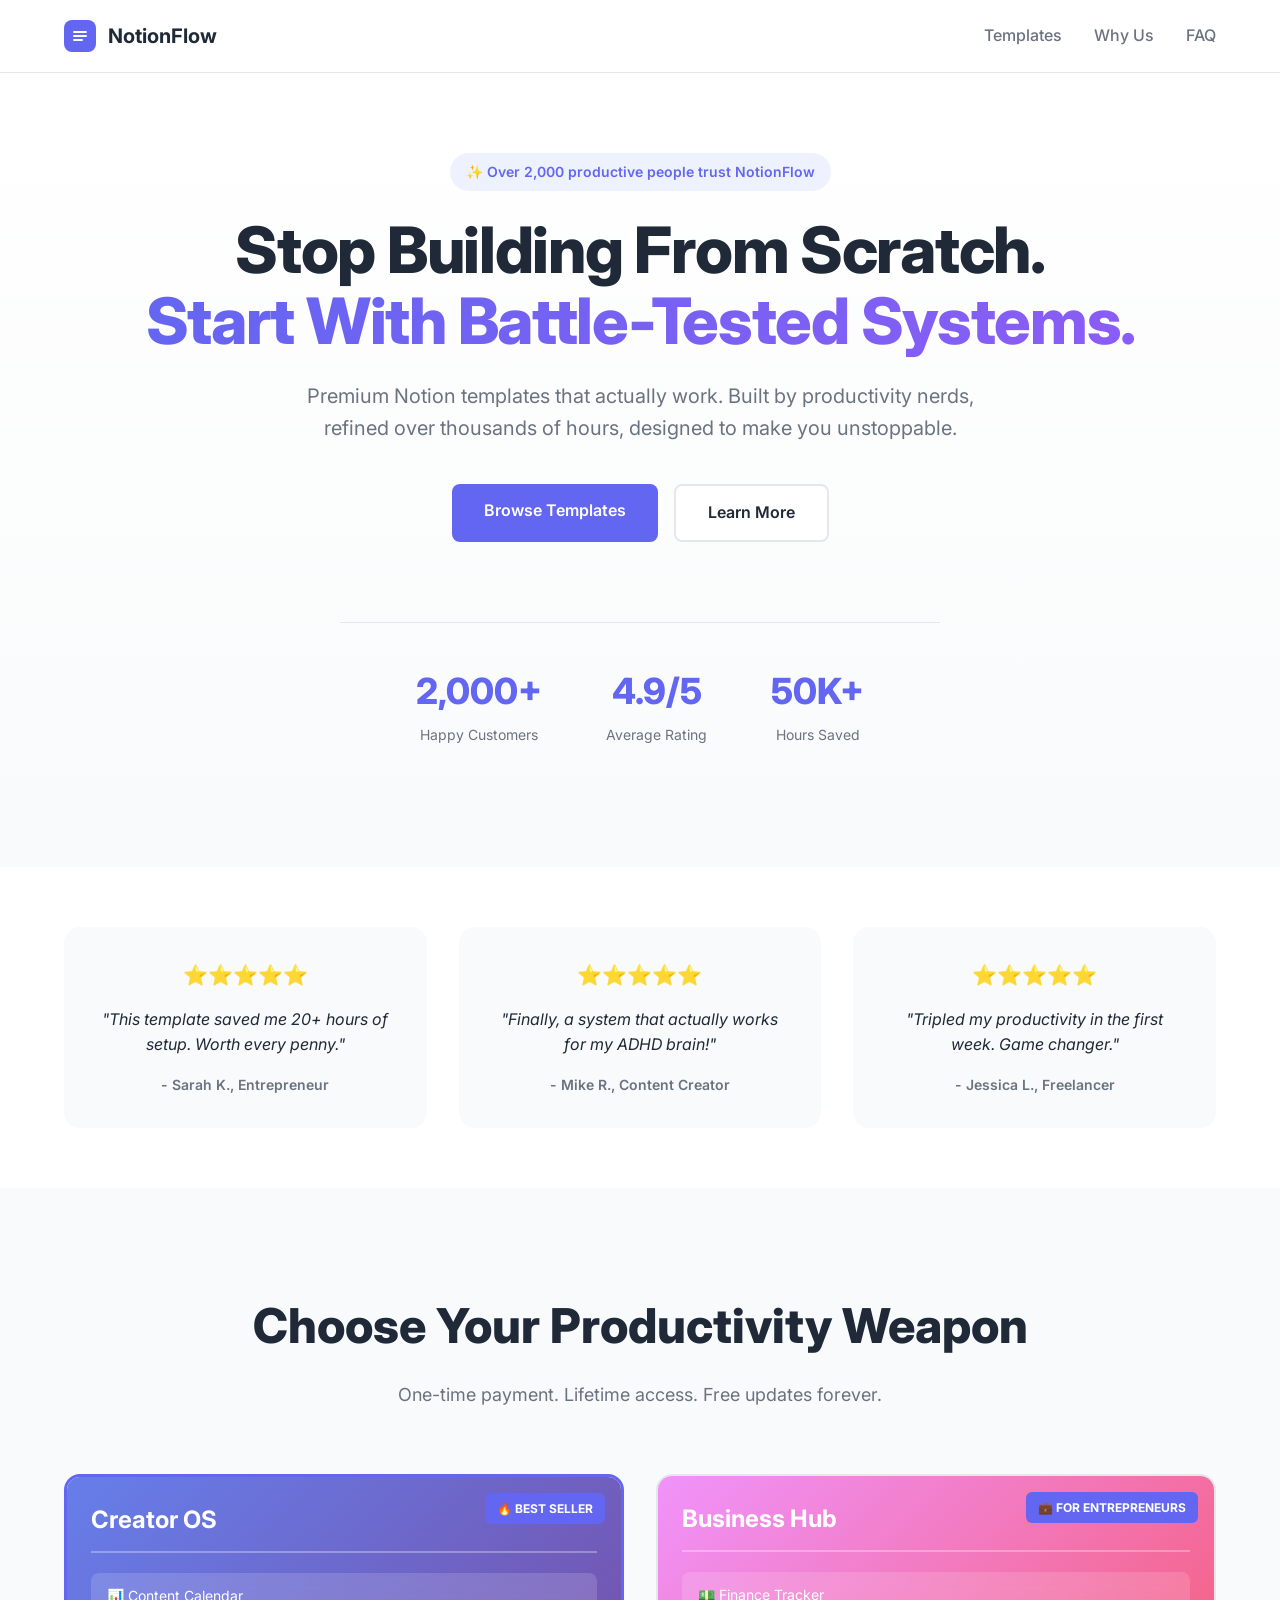
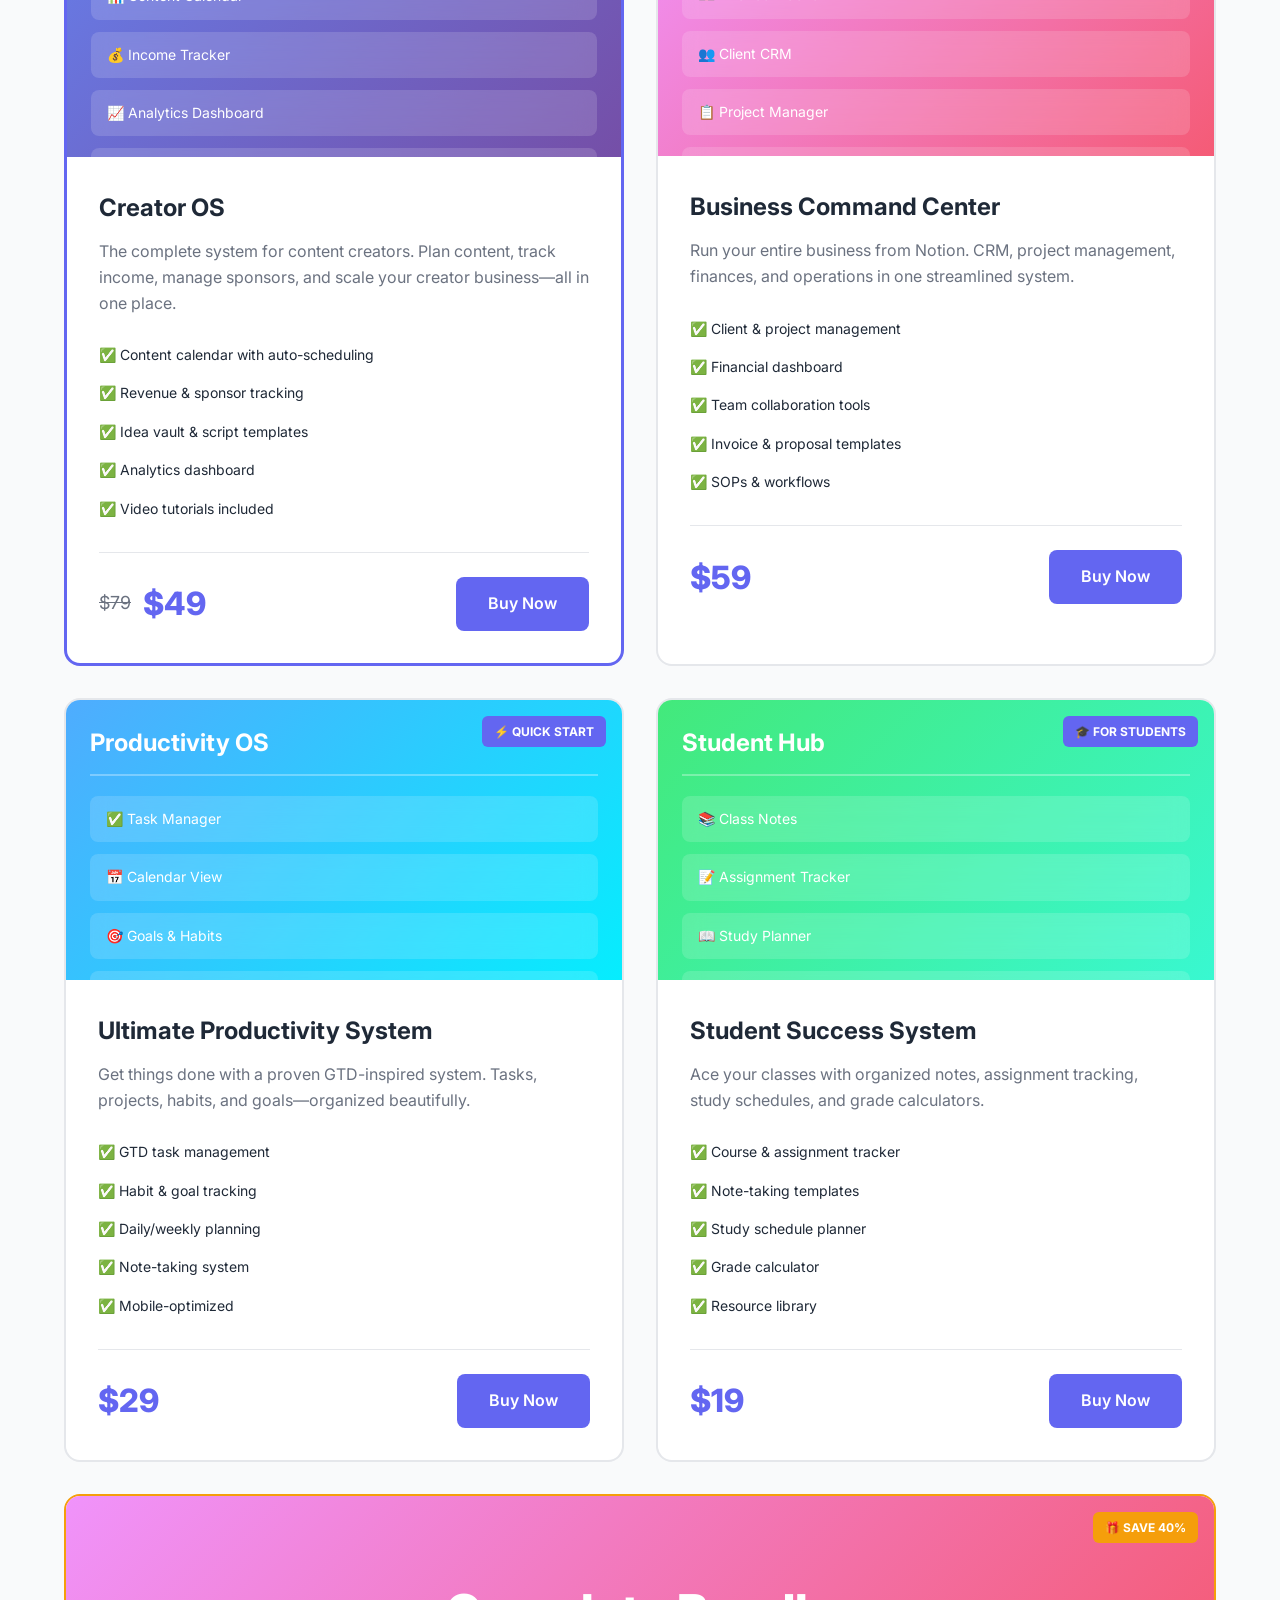
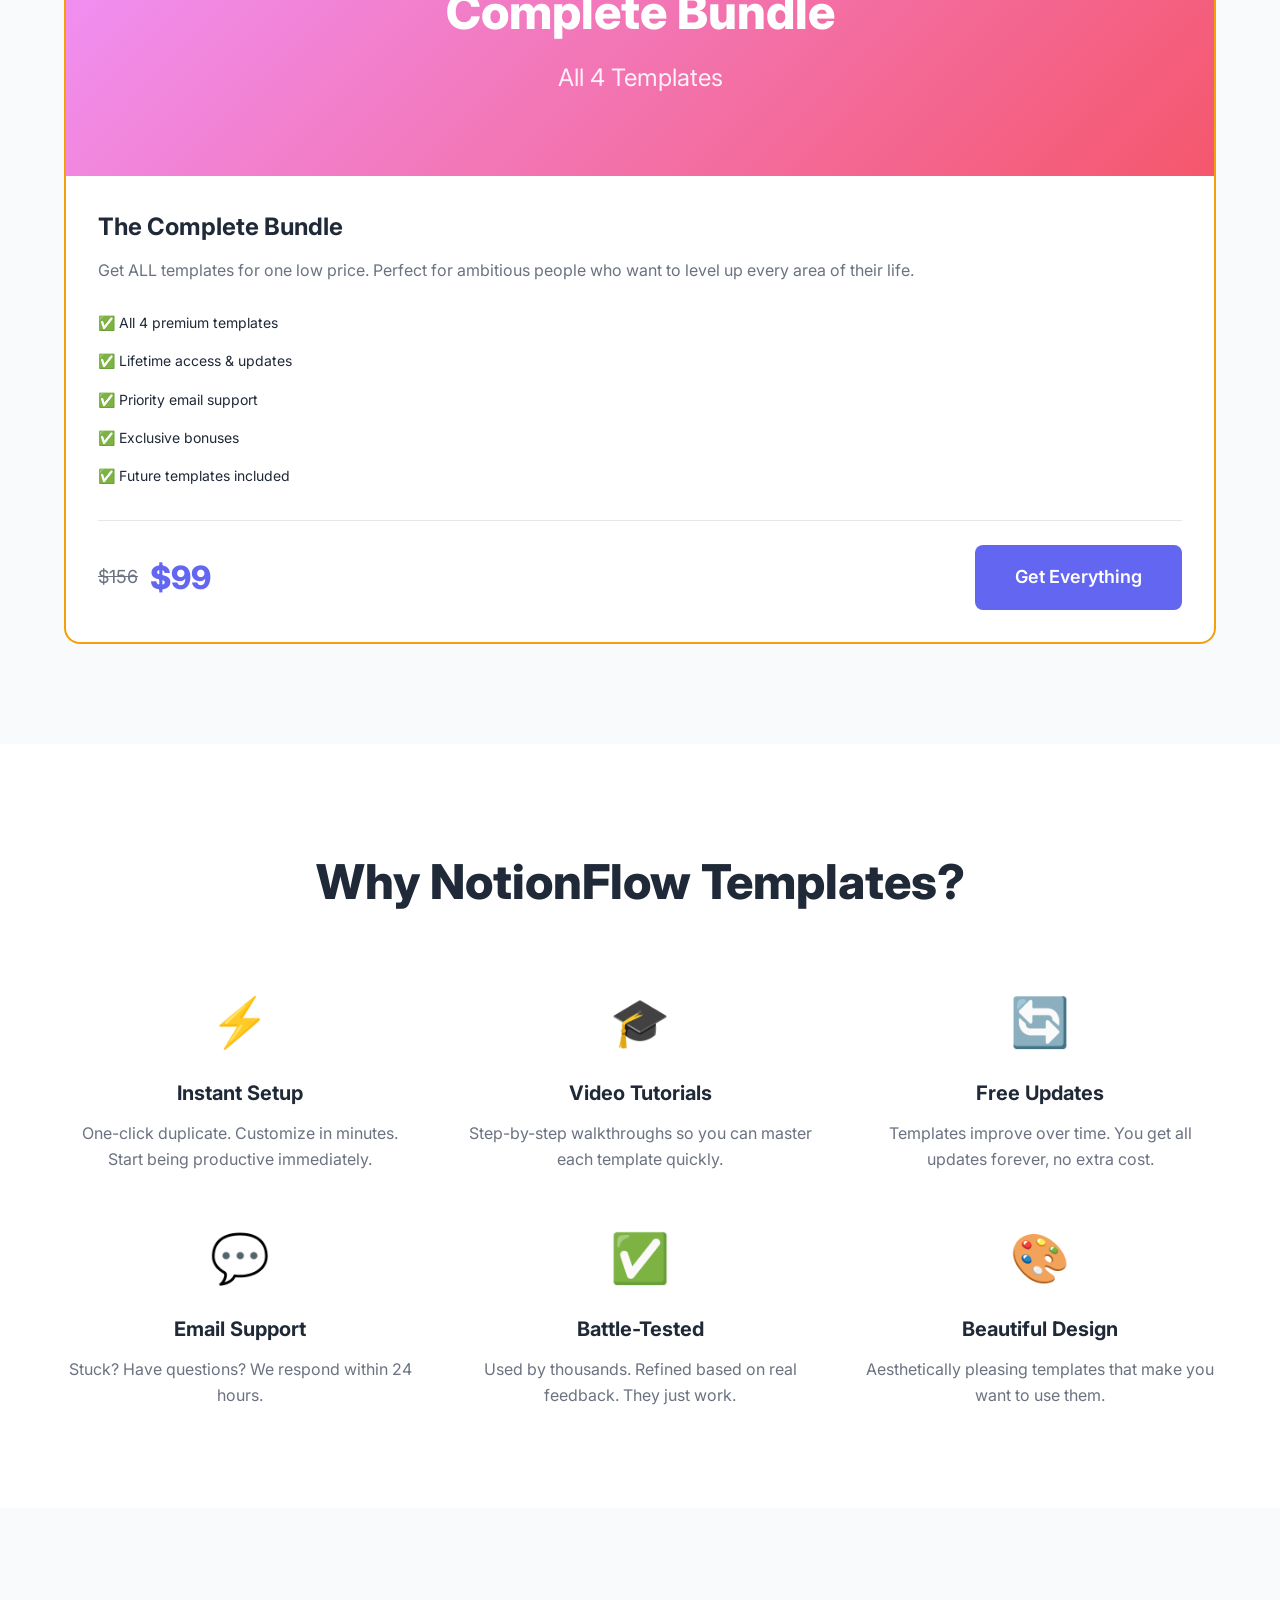
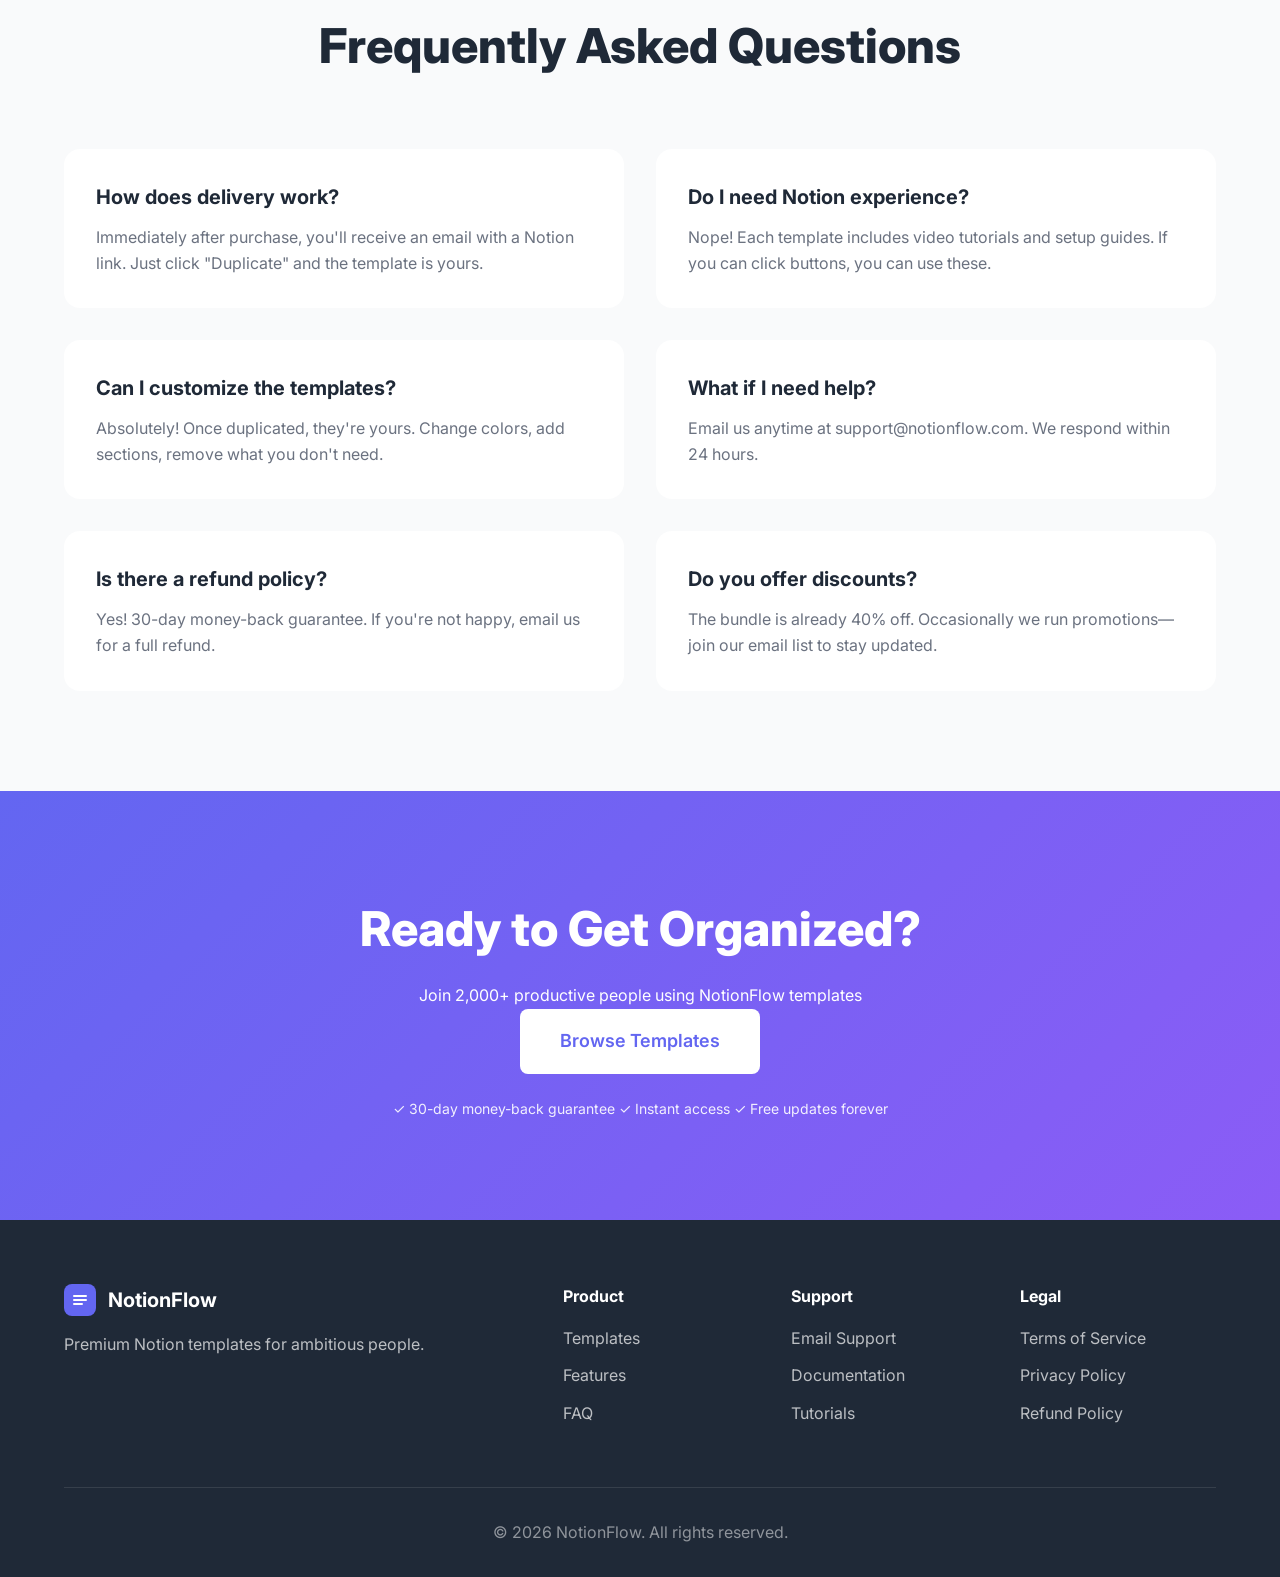
==== index.html @ 7fee2707 "Build complete NotionFlow digital product business ($5K/month potential) Create a fully functional d" ====
<!DOCTYPE html>
<html lang="en">
<head>
    <meta charset="UTF-8">
    <meta name="viewport" content="width=device-width, initial-scale=1.0">
    <meta name="description" content="Premium Notion templates for entrepreneurs, creators, and professionals. Boost your productivity with battle-tested systems.">
    <title>NotionFlow - Premium Notion Templates for Productivity</title>
    <link rel="stylesheet" href="styles.css">
    <link rel="preconnect" href="https://fonts.googleapis.com">
    <link rel="preconnect" href="https://fonts.gstatic.com" crossorigin>
    <link href="https://fonts.googleapis.com/css2?family=Inter:wght@400;500;600;700;800&display=swap" rel="stylesheet">
</head>
<body>
    <!-- Header -->
    <header>
        <nav class="nav-container">
            <div class="logo">
                <svg width="32" height="32" viewBox="0 0 32 32" fill="none" xmlns="http://www.w3.org/2000/svg">
                    <rect width="32" height="32" rx="8" fill="#6366F1"/>
                    <path d="M10 12H22M10 16H22M10 20H18" stroke="white" stroke-width="2" stroke-linecap="round"/>
                </svg>
                <span>NotionFlow</span>
            </div>
            <div class="nav-links">
                <a href="#templates">Templates</a>
                <a href="#why">Why Us</a>
                <a href="#faq">FAQ</a>
            </div>
        </nav>
    </header>

    <!-- Hero Section -->
    <section class="hero">
        <div class="container">
            <div class="hero-badge">✨ Over 2,000 productive people trust NotionFlow</div>
            <h1 class="hero-title">
                Stop Building From Scratch.<br>
                <span class="gradient-text">Start With Battle-Tested Systems.</span>
            </h1>
            <p class="hero-subtitle">
                Premium Notion templates that actually work. Built by productivity nerds,
                refined over thousands of hours, designed to make you unstoppable.
            </p>
            <div class="hero-cta">
                <a href="#templates" class="btn btn-primary">Browse Templates</a>
                <a href="#why" class="btn btn-secondary">Learn More</a>
            </div>
            <div class="hero-stats">
                <div class="stat">
                    <div class="stat-number">2,000+</div>
                    <div class="stat-label">Happy Customers</div>
                </div>
                <div class="stat">
                    <div class="stat-number">4.9/5</div>
                    <div class="stat-label">Average Rating</div>
                </div>
                <div class="stat">
                    <div class="stat-number">50K+</div>
                    <div class="stat-label">Hours Saved</div>
                </div>
            </div>
        </div>
    </section>

    <!-- Social Proof -->
    <section class="social-proof">
        <div class="container">
            <div class="testimonial-slider">
                <div class="testimonial">
                    <div class="stars">⭐⭐⭐⭐⭐</div>
                    <p>"This template saved me 20+ hours of setup. Worth every penny."</p>
                    <div class="author">- Sarah K., Entrepreneur</div>
                </div>
                <div class="testimonial">
                    <div class="stars">⭐⭐⭐⭐⭐</div>
                    <p>"Finally, a system that actually works for my ADHD brain!"</p>
                    <div class="author">- Mike R., Content Creator</div>
                </div>
                <div class="testimonial">
                    <div class="stars">⭐⭐⭐⭐⭐</div>
                    <p>"Tripled my productivity in the first week. Game changer."</p>
                    <div class="author">- Jessica L., Freelancer</div>
                </div>
            </div>
        </div>
    </section>

    <!-- Templates Section -->
    <section id="templates" class="templates">
        <div class="container">
            <div class="section-header">
                <h2>Choose Your Productivity Weapon</h2>
                <p>One-time payment. Lifetime access. Free updates forever.</p>
            </div>

            <div class="templates-grid">
                <!-- Template 1: Creator OS -->
                <div class="template-card featured">
                    <div class="template-badge">🔥 BEST SELLER</div>
                    <div class="template-image">
                        <div class="template-preview creator-os">
                            <div class="preview-header">Creator OS</div>
                            <div class="preview-sections">
                                <div class="preview-section">📊 Content Calendar</div>
                                <div class="preview-section">💰 Income Tracker</div>
                                <div class="preview-section">📈 Analytics Dashboard</div>
                                <div class="preview-section">🎯 Goal Setting</div>
                            </div>
                        </div>
                    </div>
                    <div class="template-content">
                        <h3>Creator OS</h3>
                        <p class="template-description">
                            The complete system for content creators. Plan content, track income,
                            manage sponsors, and scale your creator business—all in one place.
                        </p>
                        <ul class="template-features">
                            <li>✅ Content calendar with auto-scheduling</li>
                            <li>✅ Revenue & sponsor tracking</li>
                            <li>✅ Idea vault & script templates</li>
                            <li>✅ Analytics dashboard</li>
                            <li>✅ Video tutorials included</li>
                        </ul>
                        <div class="template-footer">
                            <div class="price">
                                <span class="price-old">$79</span>
                                <span class="price-current">$49</span>
                            </div>
                            <a href="#" class="btn btn-primary" onclick="handlePurchase('creator-os', 49); return false;">
                                Buy Now
                            </a>
                        </div>
                    </div>
                </div>

                <!-- Template 2: Business Command Center -->
                <div class="template-card">
                    <div class="template-badge">💼 FOR ENTREPRENEURS</div>
                    <div class="template-image">
                        <div class="template-preview business-hub">
                            <div class="preview-header">Business Hub</div>
                            <div class="preview-sections">
                                <div class="preview-section">💵 Finance Tracker</div>
                                <div class="preview-section">👥 Client CRM</div>
                                <div class="preview-section">📋 Project Manager</div>
                                <div class="preview-section">📊 KPI Dashboard</div>
                            </div>
                        </div>
                    </div>
                    <div class="template-content">
                        <h3>Business Command Center</h3>
                        <p class="template-description">
                            Run your entire business from Notion. CRM, project management,
                            finances, and operations in one streamlined system.
                        </p>
                        <ul class="template-features">
                            <li>✅ Client & project management</li>
                            <li>✅ Financial dashboard</li>
                            <li>✅ Team collaboration tools</li>
                            <li>✅ Invoice & proposal templates</li>
                            <li>✅ SOPs & workflows</li>
                        </ul>
                        <div class="template-footer">
                            <div class="price">
                                <span class="price-current">$59</span>
                            </div>
                            <a href="#" class="btn btn-primary" onclick="handlePurchase('business-hub', 59); return false;">
                                Buy Now
                            </a>
                        </div>
                    </div>
                </div>

                <!-- Template 3: Productivity System -->
                <div class="template-card">
                    <div class="template-badge">⚡ QUICK START</div>
                    <div class="template-image">
                        <div class="template-preview productivity-system">
                            <div class="preview-header">Productivity OS</div>
                            <div class="preview-sections">
                                <div class="preview-section">✅ Task Manager</div>
                                <div class="preview-section">📅 Calendar View</div>
                                <div class="preview-section">🎯 Goals & Habits</div>
                                <div class="preview-section">📝 Notes System</div>
                            </div>
                        </div>
                    </div>
                    <div class="template-content">
                        <h3>Ultimate Productivity System</h3>
                        <p class="template-description">
                            Get things done with a proven GTD-inspired system. Tasks, projects,
                            habits, and goals—organized beautifully.
                        </p>
                        <ul class="template-features">
                            <li>✅ GTD task management</li>
                            <li>✅ Habit & goal tracking</li>
                            <li>✅ Daily/weekly planning</li>
                            <li>✅ Note-taking system</li>
                            <li>✅ Mobile-optimized</li>
                        </ul>
                        <div class="template-footer">
                            <div class="price">
                                <span class="price-current">$29</span>
                            </div>
                            <a href="#" class="btn btn-primary" onclick="handlePurchase('productivity-system', 29); return false;">
                                Buy Now
                            </a>
                        </div>
                    </div>
                </div>

                <!-- Template 4: Student Success -->
                <div class="template-card">
                    <div class="template-badge">🎓 FOR STUDENTS</div>
                    <div class="template-image">
                        <div class="template-preview student-hub">
                            <div class="preview-header">Student Hub</div>
                            <div class="preview-sections">
                                <div class="preview-section">📚 Class Notes</div>
                                <div class="preview-section">📝 Assignment Tracker</div>
                                <div class="preview-section">📖 Study Planner</div>
                                <div class="preview-section">🎯 Grade Calculator</div>
                            </div>
                        </div>
                    </div>
                    <div class="template-content">
                        <h3>Student Success System</h3>
                        <p class="template-description">
                            Ace your classes with organized notes, assignment tracking,
                            study schedules, and grade calculators.
                        </p>
                        <ul class="template-features">
                            <li>✅ Course & assignment tracker</li>
                            <li>✅ Note-taking templates</li>
                            <li>✅ Study schedule planner</li>
                            <li>✅ Grade calculator</li>
                            <li>✅ Resource library</li>
                        </ul>
                        <div class="template-footer">
                            <div class="price">
                                <span class="price-current">$19</span>
                            </div>
                            <a href="#" class="btn btn-primary" onclick="handlePurchase('student-hub', 19); return false;">
                                Buy Now
                            </a>
                        </div>
                    </div>
                </div>

                <!-- Bundle Deal -->
                <div class="template-card bundle">
                    <div class="template-badge">🎁 SAVE 40%</div>
                    <div class="template-image bundle-image">
                        <div class="bundle-content">
                            <div class="bundle-title">Complete Bundle</div>
                            <div class="bundle-items">All 4 Templates</div>
                        </div>
                    </div>
                    <div class="template-content">
                        <h3>The Complete Bundle</h3>
                        <p class="template-description">
                            Get ALL templates for one low price. Perfect for ambitious people
                            who want to level up every area of their life.
                        </p>
                        <ul class="template-features">
                            <li>✅ All 4 premium templates</li>
                            <li>✅ Lifetime access & updates</li>
                            <li>✅ Priority email support</li>
                            <li>✅ Exclusive bonuses</li>
                            <li>✅ Future templates included</li>
                        </ul>
                        <div class="template-footer">
                            <div class="price">
                                <span class="price-old">$156</span>
                                <span class="price-current">$99</span>
                            </div>
                            <a href="#" class="btn btn-primary btn-large" onclick="handlePurchase('complete-bundle', 99); return false;">
                                Get Everything
                            </a>
                        </div>
                    </div>
                </div>
            </div>
        </div>
    </section>

    <!-- Why Section -->
    <section id="why" class="why-section">
        <div class="container">
            <h2>Why NotionFlow Templates?</h2>
            <div class="features-grid">
                <div class="feature">
                    <div class="feature-icon">⚡</div>
                    <h3>Instant Setup</h3>
                    <p>One-click duplicate. Customize in minutes. Start being productive immediately.</p>
                </div>
                <div class="feature">
                    <div class="feature-icon">🎓</div>
                    <h3>Video Tutorials</h3>
                    <p>Step-by-step walkthroughs so you can master each template quickly.</p>
                </div>
                <div class="feature">
                    <div class="feature-icon">🔄</div>
                    <h3>Free Updates</h3>
                    <p>Templates improve over time. You get all updates forever, no extra cost.</p>
                </div>
                <div class="feature">
                    <div class="feature-icon">💬</div>
                    <h3>Email Support</h3>
                    <p>Stuck? Have questions? We respond within 24 hours.</p>
                </div>
                <div class="feature">
                    <div class="feature-icon">✅</div>
                    <h3>Battle-Tested</h3>
                    <p>Used by thousands. Refined based on real feedback. They just work.</p>
                </div>
                <div class="feature">
                    <div class="feature-icon">🎨</div>
                    <h3>Beautiful Design</h3>
                    <p>Aesthetically pleasing templates that make you want to use them.</p>
                </div>
            </div>
        </div>
    </section>

    <!-- FAQ -->
    <section id="faq" class="faq-section">
        <div class="container">
            <h2>Frequently Asked Questions</h2>
            <div class="faq-grid">
                <div class="faq-item">
                    <h3>How does delivery work?</h3>
                    <p>Immediately after purchase, you'll receive an email with a Notion link. Just click "Duplicate" and the template is yours.</p>
                </div>
                <div class="faq-item">
                    <h3>Do I need Notion experience?</h3>
                    <p>Nope! Each template includes video tutorials and setup guides. If you can click buttons, you can use these.</p>
                </div>
                <div class="faq-item">
                    <h3>Can I customize the templates?</h3>
                    <p>Absolutely! Once duplicated, they're yours. Change colors, add sections, remove what you don't need.</p>
                </div>
                <div class="faq-item">
                    <h3>What if I need help?</h3>
                    <p>Email us anytime at support@notionflow.com. We respond within 24 hours.</p>
                </div>
                <div class="faq-item">
                    <h3>Is there a refund policy?</h3>
                    <p>Yes! 30-day money-back guarantee. If you're not happy, email us for a full refund.</p>
                </div>
                <div class="faq-item">
                    <h3>Do you offer discounts?</h3>
                    <p>The bundle is already 40% off. Occasionally we run promotions—join our email list to stay updated.</p>
                </div>
            </div>
        </div>
    </section>

    <!-- Final CTA -->
    <section class="final-cta">
        <div class="container">
            <h2>Ready to Get Organized?</h2>
            <p>Join 2,000+ productive people using NotionFlow templates</p>
            <a href="#templates" class="btn btn-primary btn-large">Browse Templates</a>
            <p class="guarantee">✓ 30-day money-back guarantee ✓ Instant access ✓ Free updates forever</p>
        </div>
    </section>

    <!-- Footer -->
    <footer>
        <div class="container">
            <div class="footer-content">
                <div class="footer-brand">
                    <div class="logo">
                        <svg width="32" height="32" viewBox="0 0 32 32" fill="none" xmlns="http://www.w3.org/2000/svg">
                            <rect width="32" height="32" rx="8" fill="#6366F1"/>
                            <path d="M10 12H22M10 16H22M10 20H18" stroke="white" stroke-width="2" stroke-linecap="round"/>
                        </svg>
                        <span>NotionFlow</span>
                    </div>
                    <p>Premium Notion templates for ambitious people.</p>
                </div>
                <div class="footer-links">
                    <div class="footer-column">
                        <h4>Product</h4>
                        <a href="#templates">Templates</a>
                        <a href="#why">Features</a>
                        <a href="#faq">FAQ</a>
                    </div>
                    <div class="footer-column">
                        <h4>Support</h4>
                        <a href="mailto:support@notionflow.com">Email Support</a>
                        <a href="#">Documentation</a>
                        <a href="#">Tutorials</a>
                    </div>
                    <div class="footer-column">
                        <h4>Legal</h4>
                        <a href="#">Terms of Service</a>
                        <a href="#">Privacy Policy</a>
                        <a href="#">Refund Policy</a>
                    </div>
                </div>
            </div>
            <div class="footer-bottom">
                <p>&copy; 2026 NotionFlow. All rights reserved.</p>
            </div>
        </div>
    </footer>

    <script src="script.js"></script>
</body>
</html>
---- styles.css ----
/* Reset & Base Styles */
* {
    margin: 0;
    padding: 0;
    box-sizing: border-box;
}

:root {
    --primary: #6366F1;
    --primary-dark: #4F46E5;
    --secondary: #F59E0B;
    --text-dark: #1F2937;
    --text-light: #6B7280;
    --bg-light: #F9FAFB;
    --border: #E5E7EB;
    --success: #10B981;
    --gradient: linear-gradient(135deg, #6366F1 0%, #8B5CF6 100%);
}

body {
    font-family: 'Inter', -apple-system, BlinkMacSystemFont, 'Segoe UI', sans-serif;
    color: var(--text-dark);
    line-height: 1.6;
    overflow-x: hidden;
}

.container {
    max-width: 1200px;
    margin: 0 auto;
    padding: 0 24px;
}

/* Header & Navigation */
header {
    background: white;
    border-bottom: 1px solid var(--border);
    position: sticky;
    top: 0;
    z-index: 1000;
    backdrop-filter: blur(10px);
    background: rgba(255, 255, 255, 0.95);
}

.nav-container {
    max-width: 1200px;
    margin: 0 auto;
    padding: 0 24px;
    display: flex;
    justify-content: space-between;
    align-items: center;
    height: 72px;
}

.logo {
    display: flex;
    align-items: center;
    gap: 12px;
    font-weight: 700;
    font-size: 20px;
    color: var(--text-dark);
}

.nav-links {
    display: flex;
    gap: 32px;
}

.nav-links a {
    text-decoration: none;
    color: var(--text-light);
    font-weight: 500;
    transition: color 0.2s;
}

.nav-links a:hover {
    color: var(--primary);
}

/* Hero Section */
.hero {
    padding: 80px 0 120px;
    background: linear-gradient(180deg, #FFFFFF 0%, #F9FAFB 100%);
    text-align: center;
}

.hero-badge {
    display: inline-block;
    padding: 8px 16px;
    background: #EEF2FF;
    color: var(--primary);
    border-radius: 100px;
    font-size: 14px;
    font-weight: 600;
    margin-bottom: 24px;
}

.hero-title {
    font-size: 64px;
    font-weight: 800;
    line-height: 1.1;
    margin-bottom: 24px;
    letter-spacing: -0.02em;
}

.gradient-text {
    background: var(--gradient);
    -webkit-background-clip: text;
    -webkit-text-fill-color: transparent;
    background-clip: text;
}

.hero-subtitle {
    font-size: 20px;
    color: var(--text-light);
    max-width: 700px;
    margin: 0 auto 40px;
    line-height: 1.6;
}

.hero-cta {
    display: flex;
    gap: 16px;
    justify-content: center;
    margin-bottom: 80px;
}

.btn {
    padding: 14px 32px;
    border-radius: 8px;
    font-weight: 600;
    font-size: 16px;
    text-decoration: none;
    transition: all 0.2s;
    cursor: pointer;
    border: none;
    display: inline-block;
}

.btn-primary {
    background: var(--primary);
    color: white;
}

.btn-primary:hover {
    background: var(--primary-dark);
    transform: translateY(-2px);
    box-shadow: 0 12px 24px rgba(99, 102, 241, 0.3);
}

.btn-secondary {
    background: white;
    color: var(--text-dark);
    border: 2px solid var(--border);
}

.btn-secondary:hover {
    border-color: var(--primary);
    color: var(--primary);
}

.btn-large {
    padding: 18px 40px;
    font-size: 18px;
}

.hero-stats {
    display: flex;
    gap: 64px;
    justify-content: center;
    padding-top: 40px;
    border-top: 1px solid var(--border);
    max-width: 600px;
    margin: 0 auto;
}

.stat-number {
    font-size: 36px;
    font-weight: 800;
    color: var(--primary);
}

.stat-label {
    font-size: 14px;
    color: var(--text-light);
    margin-top: 4px;
}

/* Social Proof */
.social-proof {
    padding: 60px 0;
    background: white;
}

.testimonial-slider {
    display: grid;
    grid-template-columns: repeat(3, 1fr);
    gap: 32px;
}

.testimonial {
    padding: 32px;
    background: var(--bg-light);
    border-radius: 16px;
    text-align: center;
}

.stars {
    font-size: 20px;
    margin-bottom: 16px;
}

.testimonial p {
    font-size: 16px;
    color: var(--text-dark);
    margin-bottom: 16px;
    font-style: italic;
}

.author {
    font-size: 14px;
    color: var(--text-light);
    font-weight: 600;
}

/* Templates Section */
.templates {
    padding: 100px 0;
    background: var(--bg-light);
}

.section-header {
    text-align: center;
    margin-bottom: 64px;
}

.section-header h2 {
    font-size: 48px;
    font-weight: 800;
    margin-bottom: 16px;
}

.section-header p {
    font-size: 18px;
    color: var(--text-light);
}

.templates-grid {
    display: grid;
    grid-template-columns: repeat(2, 1fr);
    gap: 32px;
}

.template-card {
    background: white;
    border-radius: 16px;
    overflow: hidden;
    border: 2px solid var(--border);
    transition: all 0.3s;
    position: relative;
}

.template-card:hover {
    transform: translateY(-4px);
    box-shadow: 0 20px 40px rgba(0, 0, 0, 0.1);
    border-color: var(--primary);
}

.template-card.featured {
    border-color: var(--primary);
    border-width: 3px;
}

.template-card.bundle {
    grid-column: span 2;
    border-color: var(--secondary);
}

.template-badge {
    position: absolute;
    top: 16px;
    right: 16px;
    background: var(--primary);
    color: white;
    padding: 6px 12px;
    border-radius: 6px;
    font-size: 12px;
    font-weight: 700;
    z-index: 10;
}

.template-card.bundle .template-badge {
    background: var(--secondary);
}

.template-image {
    height: 280px;
    background: linear-gradient(135deg, #667eea 0%, #764ba2 100%);
    position: relative;
    overflow: hidden;
}

.bundle-image {
    background: linear-gradient(135deg, #f093fb 0%, #f5576c 100%);
}

.template-preview {
    padding: 24px;
    color: white;
}

.preview-header {
    font-size: 24px;
    font-weight: 700;
    margin-bottom: 20px;
    padding-bottom: 12px;
    border-bottom: 2px solid rgba(255, 255, 255, 0.3);
}

.preview-sections {
    display: flex;
    flex-direction: column;
    gap: 12px;
}

.preview-section {
    background: rgba(255, 255, 255, 0.15);
    padding: 12px 16px;
    border-radius: 8px;
    font-size: 14px;
    backdrop-filter: blur(10px);
}

.creator-os {
    background: linear-gradient(135deg, #667eea 0%, #764ba2 100%);
}

.business-hub {
    background: linear-gradient(135deg, #f093fb 0%, #f5576c 100%);
}

.productivity-system {
    background: linear-gradient(135deg, #4facfe 0%, #00f2fe 100%);
}

.student-hub {
    background: linear-gradient(135deg, #43e97b 0%, #38f9d7 100%);
}

.bundle-content {
    display: flex;
    flex-direction: column;
    justify-content: center;
    align-items: center;
    height: 100%;
    color: white;
    text-align: center;
}

.bundle-title {
    font-size: 48px;
    font-weight: 800;
    margin-bottom: 8px;
}

.bundle-items {
    font-size: 24px;
    opacity: 0.9;
}

.template-content {
    padding: 32px;
}

.template-content h3 {
    font-size: 24px;
    font-weight: 700;
    margin-bottom: 12px;
}

.template-description {
    color: var(--text-light);
    margin-bottom: 20px;
    line-height: 1.6;
}

.template-features {
    list-style: none;
    margin-bottom: 24px;
}

.template-features li {
    padding: 8px 0;
    color: var(--text-dark);
    font-size: 14px;
}

.template-footer {
    display: flex;
    justify-content: space-between;
    align-items: center;
    padding-top: 24px;
    border-top: 1px solid var(--border);
}

.price {
    display: flex;
    align-items: center;
    gap: 12px;
}

.price-old {
    font-size: 18px;
    color: var(--text-light);
    text-decoration: line-through;
}

.price-current {
    font-size: 32px;
    font-weight: 800;
    color: var(--primary);
}

/* Why Section */
.why-section {
    padding: 100px 0;
    background: white;
}

.why-section h2 {
    text-align: center;
    font-size: 48px;
    font-weight: 800;
    margin-bottom: 64px;
}

.features-grid {
    display: grid;
    grid-template-columns: repeat(3, 1fr);
    gap: 48px;
}

.feature {
    text-align: center;
}

.feature-icon {
    font-size: 48px;
    margin-bottom: 16px;
}

.feature h3 {
    font-size: 20px;
    font-weight: 700;
    margin-bottom: 12px;
}

.feature p {
    color: var(--text-light);
    line-height: 1.6;
}

/* FAQ Section */
.faq-section {
    padding: 100px 0;
    background: var(--bg-light);
}

.faq-section h2 {
    text-align: center;
    font-size: 48px;
    font-weight: 800;
    margin-bottom: 64px;
}

.faq-grid {
    display: grid;
    grid-template-columns: repeat(2, 1fr);
    gap: 32px;
}

.faq-item {
    background: white;
    padding: 32px;
    border-radius: 16px;
}

.faq-item h3 {
    font-size: 20px;
    font-weight: 700;
    margin-bottom: 12px;
    color: var(--text-dark);
}

.faq-item p {
    color: var(--text-light);
    line-height: 1.6;
}

/* Final CTA */
.final-cta {
    padding: 100px 0;
    background: var(--gradient);
    color: white;
    text-align: center;
}

.final-cta h2 {
    font-size: 48px;
    font-weight: 800;
    margin-bottom: 16px;
}

.final-cta > p {
    font-size: 20px;
    margin-bottom: 40px;
    opacity: 0.9;
}

.final-cta .btn-primary {
    background: white;
    color: var(--primary);
}

.final-cta .btn-primary:hover {
    background: var(--bg-light);
}

.guarantee {
    margin-top: 24px;
    font-size: 14px;
    opacity: 0.9;
}

/* Footer */
footer {
    background: var(--text-dark);
    color: white;
    padding: 64px 0 32px;
}

.footer-content {
    display: grid;
    grid-template-columns: 2fr 3fr;
    gap: 64px;
    margin-bottom: 48px;
}

.footer-brand .logo {
    color: white;
    margin-bottom: 16px;
}

.footer-brand p {
    color: rgba(255, 255, 255, 0.7);
    line-height: 1.6;
}

.footer-links {
    display: grid;
    grid-template-columns: repeat(3, 1fr);
    gap: 32px;
}

.footer-column h4 {
    font-size: 16px;
    font-weight: 700;
    margin-bottom: 16px;
}

.footer-column a {
    display: block;
    color: rgba(255, 255, 255, 0.7);
    text-decoration: none;
    margin-bottom: 12px;
    transition: color 0.2s;
}

.footer-column a:hover {
    color: white;
}

.footer-bottom {
    padding-top: 32px;
    border-top: 1px solid rgba(255, 255, 255, 0.1);
    text-align: center;
    color: rgba(255, 255, 255, 0.5);
}

/* Responsive Design */
@media (max-width: 968px) {
    .hero-title {
        font-size: 48px;
    }

    .templates-grid {
        grid-template-columns: 1fr;
    }

    .template-card.bundle {
        grid-column: span 1;
    }

    .testimonial-slider {
        grid-template-columns: 1fr;
    }

    .features-grid {
        grid-template-columns: repeat(2, 1fr);
    }

    .faq-grid {
        grid-template-columns: 1fr;
    }

    .hero-stats {
        flex-direction: column;
        gap: 32px;
    }
}

@media (max-width: 640px) {
    .hero-title {
        font-size: 36px;
    }

    .hero-subtitle {
        font-size: 16px;
    }

    .hero-cta {
        flex-direction: column;
    }

    .nav-links {
        display: none;
    }

    .features-grid {
        grid-template-columns: 1fr;
    }

    .section-header h2,
    .why-section h2,
    .faq-section h2,
    .final-cta h2 {
        font-size: 32px;
    }
}

/* Smooth Scrolling */
html {
    scroll-behavior: smooth;
}

/* Purchase Modal Styling (for future enhancement) */
.modal {
    display: none;
    position: fixed;
    top: 0;
    left: 0;
    width: 100%;
    height: 100%;
    background: rgba(0, 0, 0, 0.5);
    z-index: 9999;
    justify-content: center;
    align-items: center;
}

.modal.active {
    display: flex;
}

.modal-content {
    background: white;
    padding: 48px;
    border-radius: 16px;
    max-width: 500px;
    text-align: center;
}
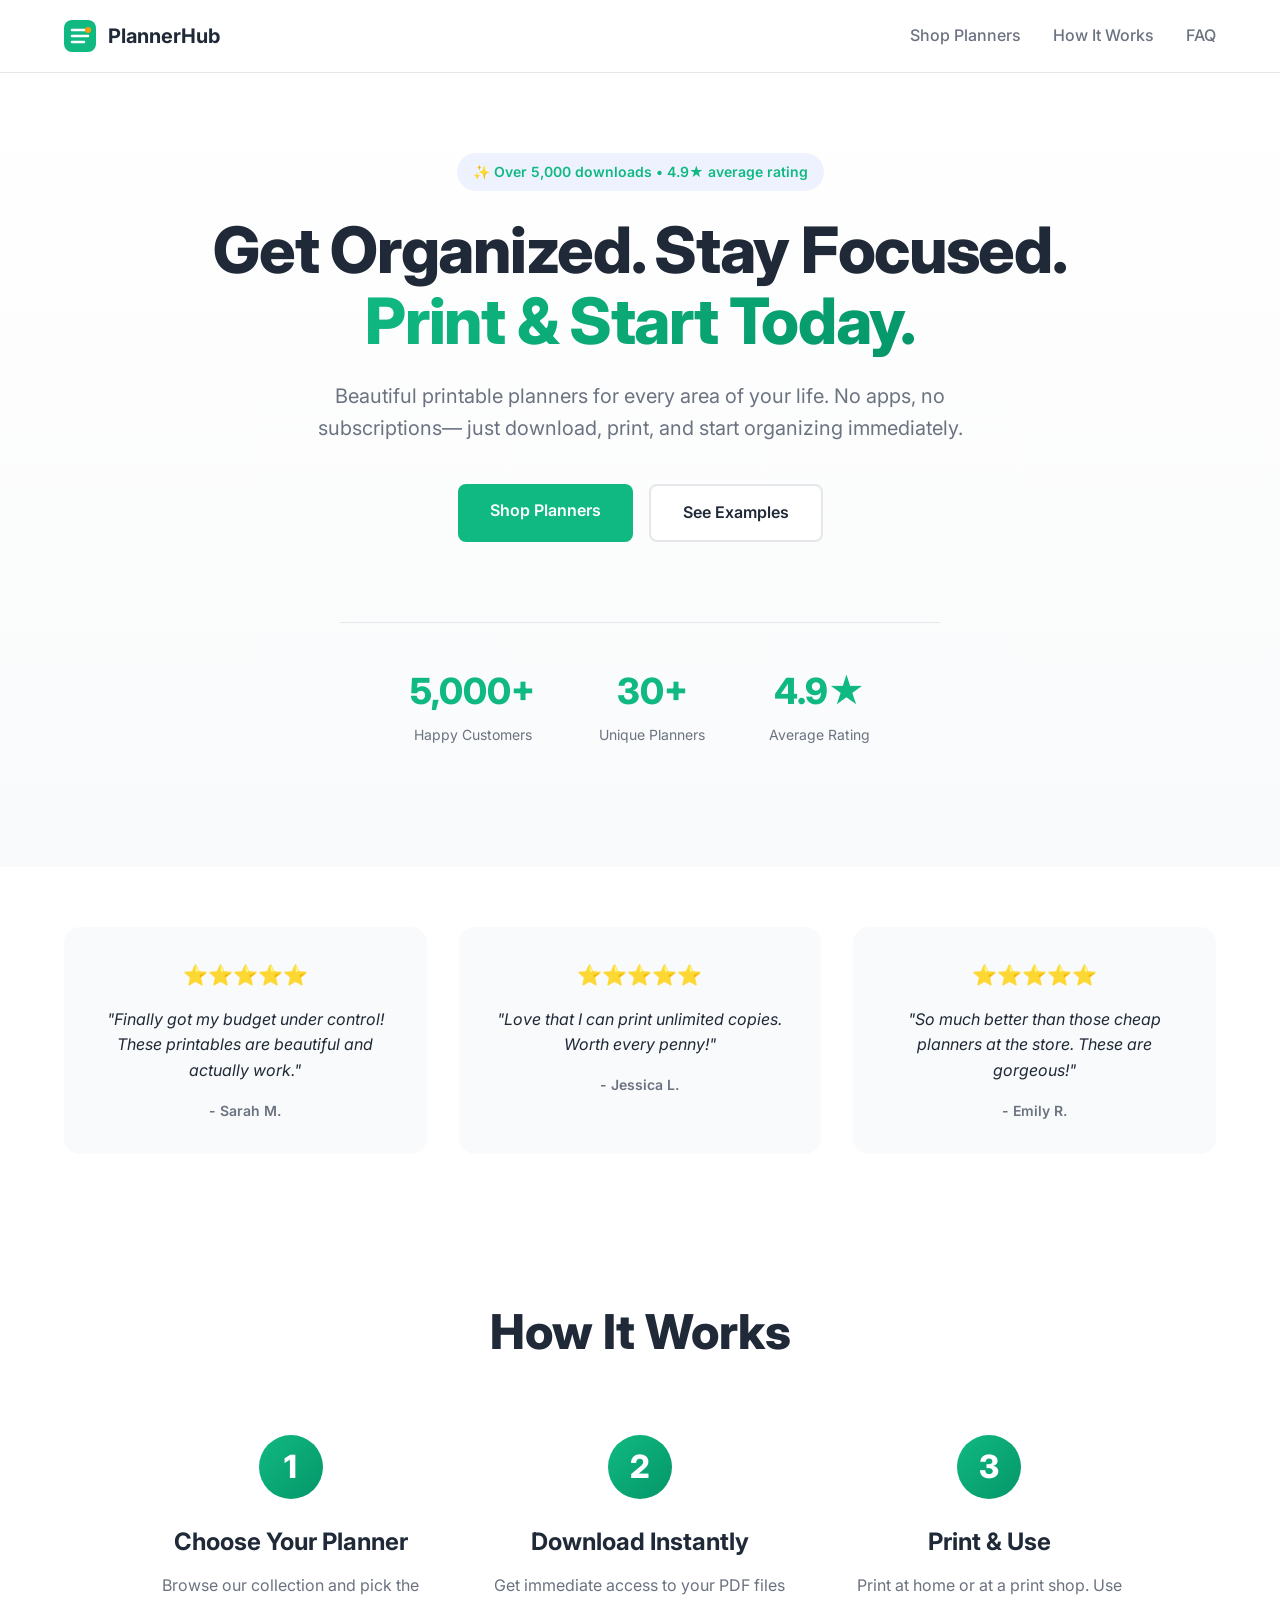
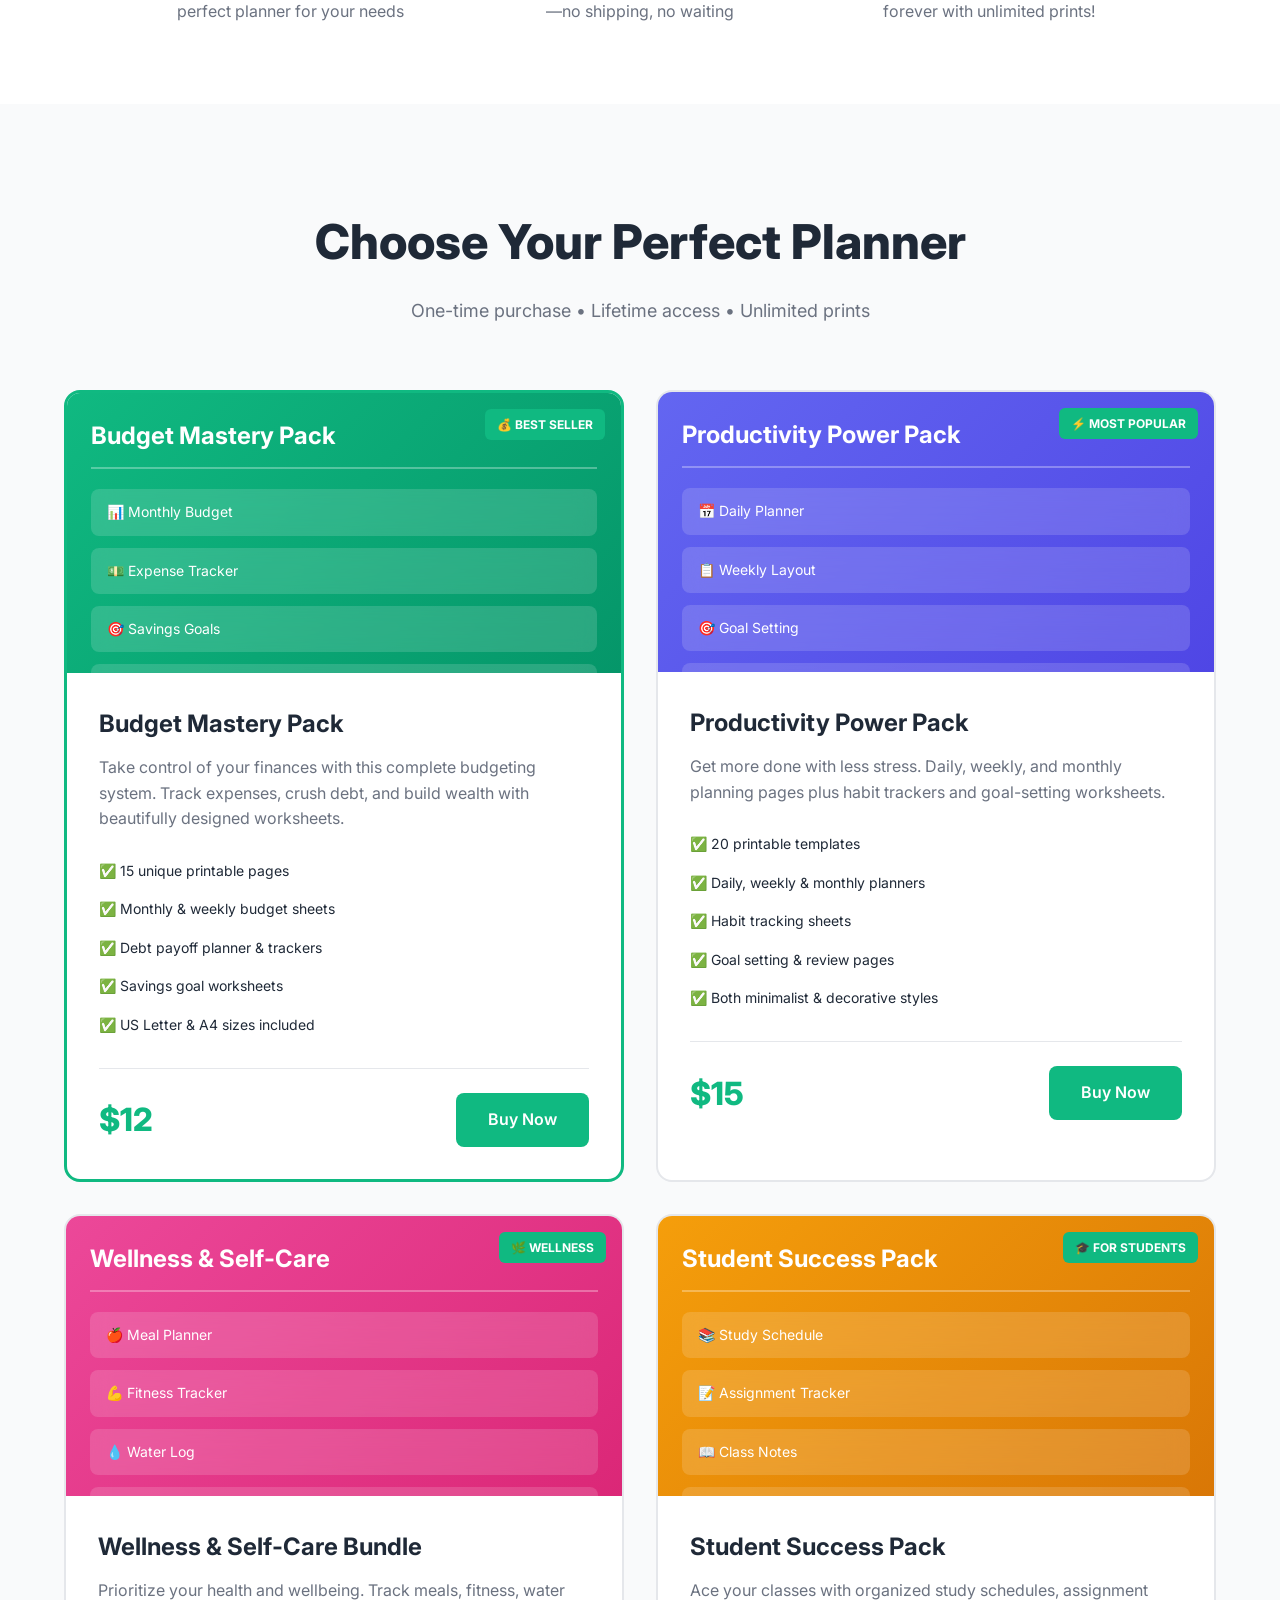
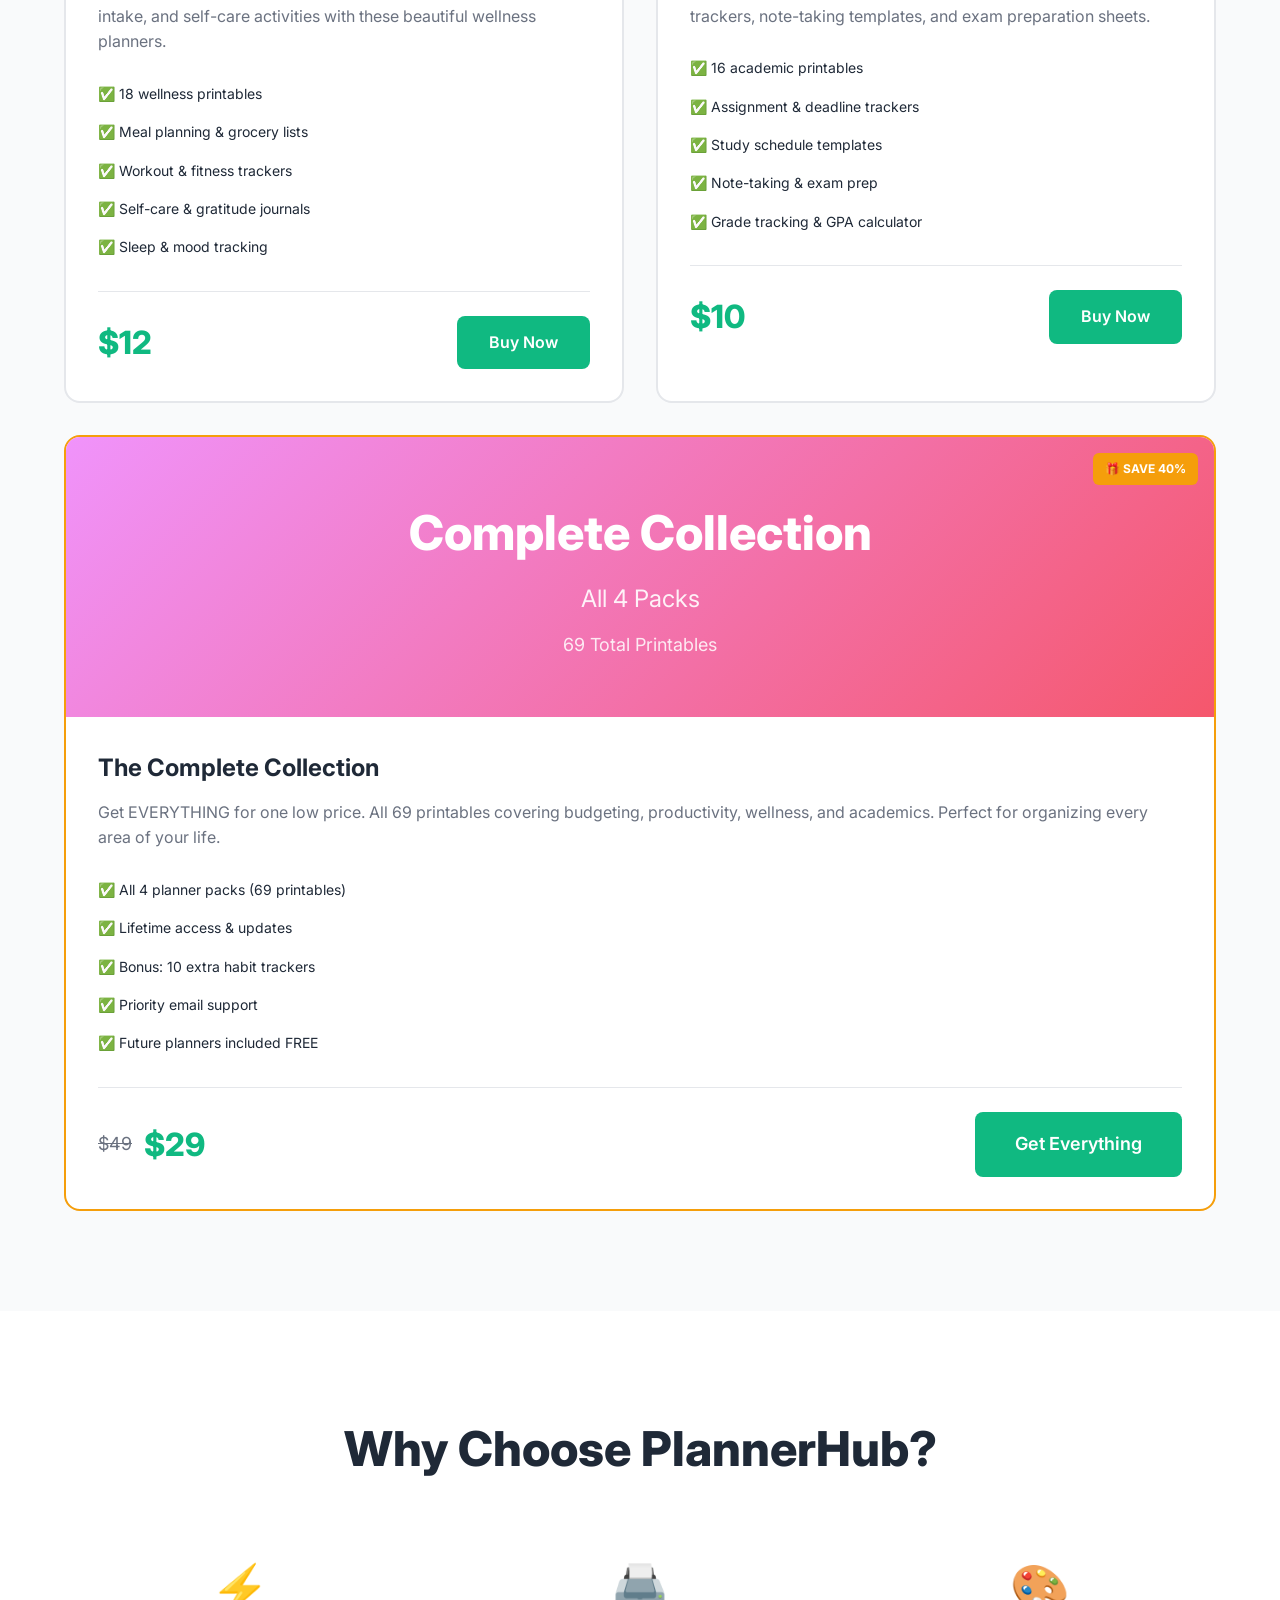
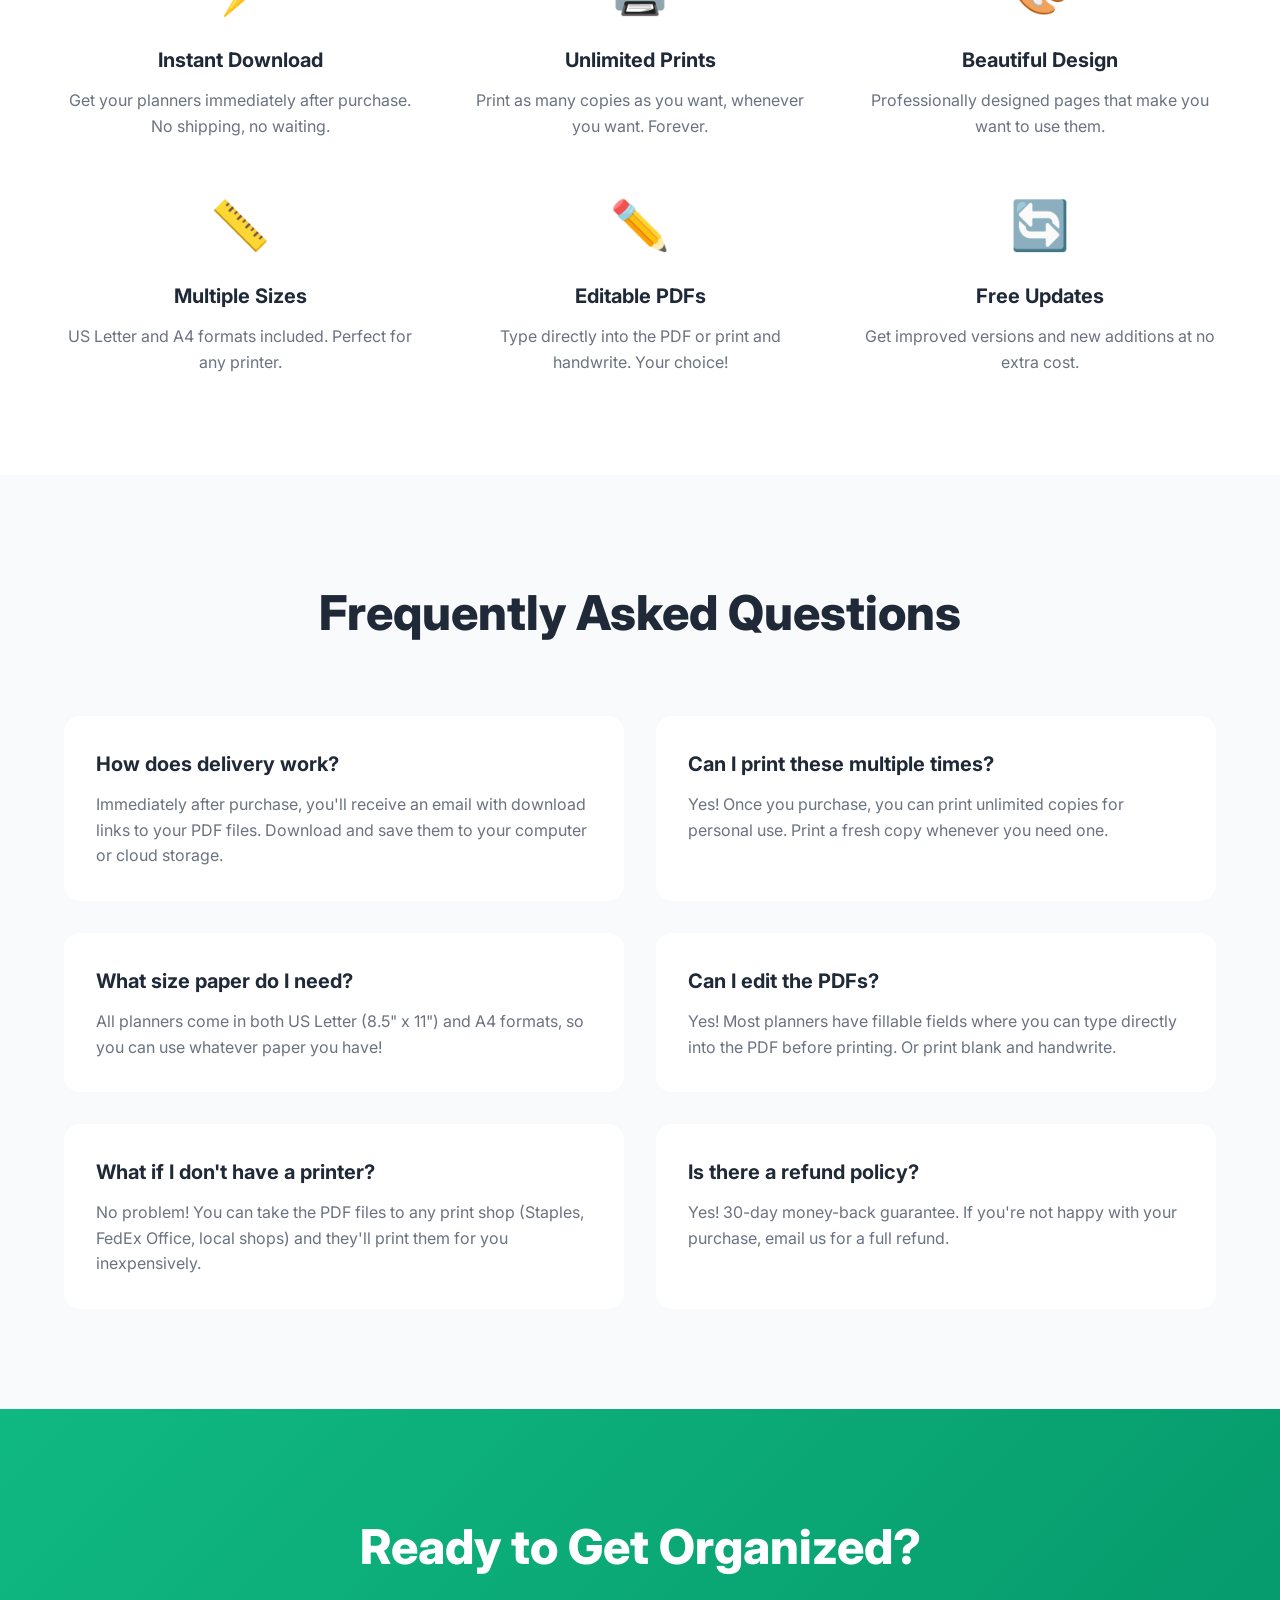
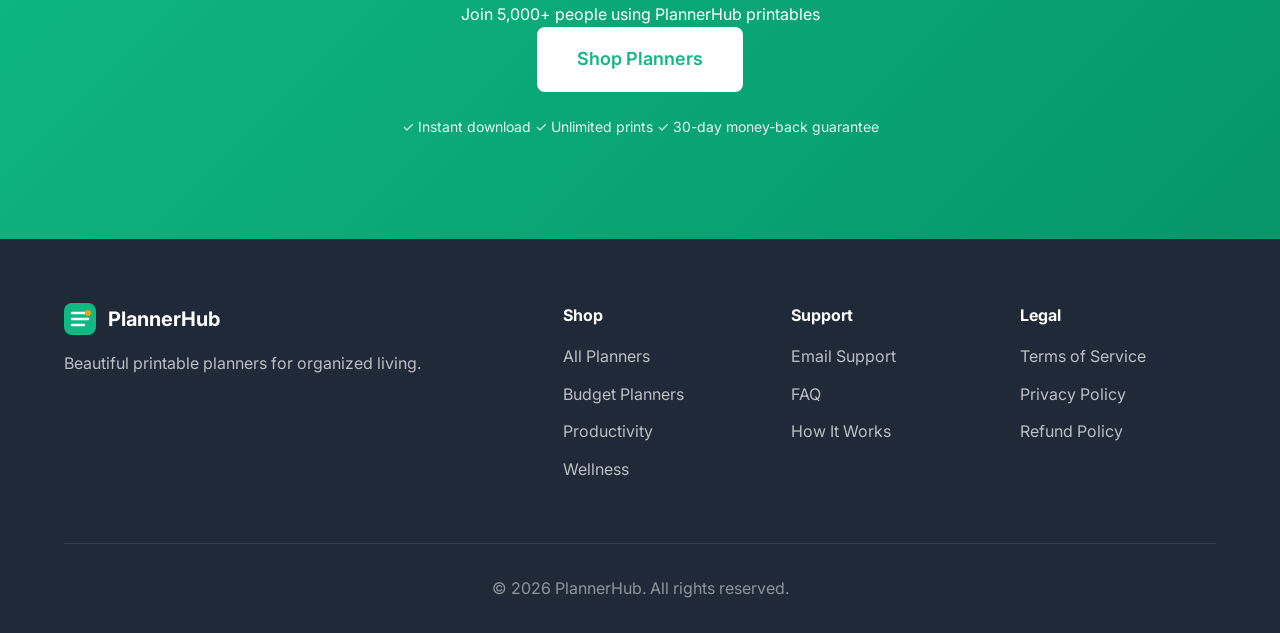
==== commit b24a0024: "Pivot to printable planners business - truly hands-off digital products MAJOR CHANGES: - Redesigned " ====
--- a/index.html
+++ b/index.html
@@ -3,8 +3,8 @@
 <head>
     <meta charset="UTF-8">
     <meta name="viewport" content="width=device-width, initial-scale=1.0">
-    <meta name="description" content="Premium Notion templates for entrepreneurs, creators, and professionals. Boost your productivity with battle-tested systems.">
-    <title>NotionFlow - Premium Notion Templates for Productivity</title>
+    <meta name="description" content="Beautiful printable planners for productivity, budgeting, wellness, and more. Download, print, and start organizing your life today.">
+    <title>PlannerHub - Beautiful Printable Planners & Organization Templates</title>
     <link rel="stylesheet" href="styles.css">
     <link rel="preconnect" href="https://fonts.googleapis.com">
     <link rel="preconnect" href="https://fonts.gstatic.com" crossorigin>
@@ -16,14 +16,15 @@
         <nav class="nav-container">
             <div class="logo">
                 <svg width="32" height="32" viewBox="0 0 32 32" fill="none" xmlns="http://www.w3.org/2000/svg">
-                    <rect width="32" height="32" rx="8" fill="#6366F1"/>
-                    <path d="M10 12H22M10 16H22M10 20H18" stroke="white" stroke-width="2" stroke-linecap="round"/>
+                    <rect width="32" height="32" rx="8" fill="#10B981"/>
+                    <path d="M8 10H24M8 16H24M8 22H20" stroke="white" stroke-width="2.5" stroke-linecap="round"/>
+                    <circle cx="24" cy="10" r="3" fill="#F59E0B"/>
                 </svg>
-                <span>NotionFlow</span>
+                <span>PlannerHub</span>
             </div>
             <div class="nav-links">
-                <a href="#templates">Templates</a>
-                <a href="#why">Why Us</a>
+                <a href="#planners">Shop Planners</a>
+                <a href="#how-it-works">How It Works</a>
                 <a href="#faq">FAQ</a>
             </div>
         </nav>
@@ -32,31 +33,31 @@
     <!-- Hero Section -->
     <section class="hero">
         <div class="container">
-            <div class="hero-badge">✨ Over 2,000 productive people trust NotionFlow</div>
+            <div class="hero-badge">✨ Over 5,000 downloads • 4.9★ average rating</div>
             <h1 class="hero-title">
-                Stop Building From Scratch.<br>
-                <span class="gradient-text">Start With Battle-Tested Systems.</span>
+                Get Organized. Stay Focused.<br>
+                <span class="gradient-text">Print & Start Today.</span>
             </h1>
             <p class="hero-subtitle">
-                Premium Notion templates that actually work. Built by productivity nerds,
-                refined over thousands of hours, designed to make you unstoppable.
+                Beautiful printable planners for every area of your life. No apps, no subscriptions—
+                just download, print, and start organizing immediately.
             </p>
             <div class="hero-cta">
-                <a href="#templates" class="btn btn-primary">Browse Templates</a>
-                <a href="#why" class="btn btn-secondary">Learn More</a>
+                <a href="#planners" class="btn btn-primary">Shop Planners</a>
+                <a href="#how-it-works" class="btn btn-secondary">See Examples</a>
             </div>
             <div class="hero-stats">
                 <div class="stat">
-                    <div class="stat-number">2,000+</div>
+                    <div class="stat-number">5,000+</div>
                     <div class="stat-label">Happy Customers</div>
                 </div>
                 <div class="stat">
-                    <div class="stat-number">4.9/5</div>
+                    <div class="stat-number">30+</div>
+                    <div class="stat-label">Unique Planners</div>
+                </div>
+                <div class="stat">
+                    <div class="stat-number">4.9★</div>
                     <div class="stat-label">Average Rating</div>
-                </div>
-                <div class="stat">
-                    <div class="stat-number">50K+</div>
-                    <div class="stat-label">Hours Saved</div>
                 </div>
             </div>
         </div>
@@ -68,213 +69,241 @@
             <div class="testimonial-slider">
                 <div class="testimonial">
                     <div class="stars">⭐⭐⭐⭐⭐</div>
-                    <p>"This template saved me 20+ hours of setup. Worth every penny."</p>
-                    <div class="author">- Sarah K., Entrepreneur</div>
+                    <p>"Finally got my budget under control! These printables are beautiful and actually work."</p>
+                    <div class="author">- Sarah M.</div>
                 </div>
                 <div class="testimonial">
                     <div class="stars">⭐⭐⭐⭐⭐</div>
-                    <p>"Finally, a system that actually works for my ADHD brain!"</p>
-                    <div class="author">- Mike R., Content Creator</div>
+                    <p>"Love that I can print unlimited copies. Worth every penny!"</p>
+                    <div class="author">- Jessica L.</div>
                 </div>
                 <div class="testimonial">
                     <div class="stars">⭐⭐⭐⭐⭐</div>
-                    <p>"Tripled my productivity in the first week. Game changer."</p>
-                    <div class="author">- Jessica L., Freelancer</div>
-                </div>
-            </div>
-        </div>
-    </section>
-
-    <!-- Templates Section -->
-    <section id="templates" class="templates">
+                    <p>"So much better than those cheap planners at the store. These are gorgeous!"</p>
+                    <div class="author">- Emily R.</div>
+                </div>
+            </div>
+        </div>
+    </section>
+
+    <!-- How It Works -->
+    <section id="how-it-works" class="how-it-works">
+        <div class="container">
+            <h2>How It Works</h2>
+            <div class="steps">
+                <div class="step">
+                    <div class="step-number">1</div>
+                    <h3>Choose Your Planner</h3>
+                    <p>Browse our collection and pick the perfect planner for your needs</p>
+                </div>
+                <div class="step">
+                    <div class="step-number">2</div>
+                    <h3>Download Instantly</h3>
+                    <p>Get immediate access to your PDF files—no shipping, no waiting</p>
+                </div>
+                <div class="step">
+                    <div class="step-number">3</div>
+                    <h3>Print & Use</h3>
+                    <p>Print at home or at a print shop. Use forever with unlimited prints!</p>
+                </div>
+            </div>
+        </div>
+    </section>
+
+    <!-- Planners Section -->
+    <section id="planners" class="planners">
         <div class="container">
             <div class="section-header">
-                <h2>Choose Your Productivity Weapon</h2>
-                <p>One-time payment. Lifetime access. Free updates forever.</p>
-            </div>
-
-            <div class="templates-grid">
-                <!-- Template 1: Creator OS -->
-                <div class="template-card featured">
-                    <div class="template-badge">🔥 BEST SELLER</div>
-                    <div class="template-image">
-                        <div class="template-preview creator-os">
-                            <div class="preview-header">Creator OS</div>
-                            <div class="preview-sections">
-                                <div class="preview-section">📊 Content Calendar</div>
-                                <div class="preview-section">💰 Income Tracker</div>
-                                <div class="preview-section">📈 Analytics Dashboard</div>
-                                <div class="preview-section">🎯 Goal Setting</div>
-                            </div>
-                        </div>
-                    </div>
-                    <div class="template-content">
-                        <h3>Creator OS</h3>
-                        <p class="template-description">
-                            The complete system for content creators. Plan content, track income,
-                            manage sponsors, and scale your creator business—all in one place.
+                <h2>Choose Your Perfect Planner</h2>
+                <p>One-time purchase • Lifetime access • Unlimited prints</p>
+            </div>
+
+            <div class="planners-grid">
+                <!-- Budget Planner Bundle -->
+                <div class="planner-card featured">
+                    <div class="planner-badge">💰 BEST SELLER</div>
+                    <div class="planner-image budget-planner">
+                        <div class="planner-preview">
+                            <div class="preview-title">Budget Mastery Pack</div>
+                            <div class="preview-pages">
+                                <div class="page-item">📊 Monthly Budget</div>
+                                <div class="page-item">💵 Expense Tracker</div>
+                                <div class="page-item">🎯 Savings Goals</div>
+                                <div class="page-item">💳 Debt Payoff</div>
+                                <div class="page-item">📈 Net Worth Tracker</div>
+                            </div>
+                        </div>
+                    </div>
+                    <div class="planner-content">
+                        <h3>Budget Mastery Pack</h3>
+                        <p class="planner-description">
+                            Take control of your finances with this complete budgeting system.
+                            Track expenses, crush debt, and build wealth with beautifully designed worksheets.
                         </p>
-                        <ul class="template-features">
-                            <li>✅ Content calendar with auto-scheduling</li>
-                            <li>✅ Revenue & sponsor tracking</li>
-                            <li>✅ Idea vault & script templates</li>
-                            <li>✅ Analytics dashboard</li>
-                            <li>✅ Video tutorials included</li>
+                        <ul class="planner-features">
+                            <li>✅ 15 unique printable pages</li>
+                            <li>✅ Monthly & weekly budget sheets</li>
+                            <li>✅ Debt payoff planner & trackers</li>
+                            <li>✅ Savings goal worksheets</li>
+                            <li>✅ US Letter & A4 sizes included</li>
                         </ul>
-                        <div class="template-footer">
+                        <div class="planner-footer">
                             <div class="price">
-                                <span class="price-old">$79</span>
-                                <span class="price-current">$49</span>
-                            </div>
-                            <a href="#" class="btn btn-primary" onclick="handlePurchase('creator-os', 49); return false;">
+                                <span class="price-current">$12</span>
+                            </div>
+                            <a href="#" class="btn btn-primary" onclick="handlePurchase('budget-pack', 12); return false;">
                                 Buy Now
                             </a>
                         </div>
                     </div>
                 </div>
 
-                <!-- Template 2: Business Command Center -->
-                <div class="template-card">
-                    <div class="template-badge">💼 FOR ENTREPRENEURS</div>
-                    <div class="template-image">
-                        <div class="template-preview business-hub">
-                            <div class="preview-header">Business Hub</div>
-                            <div class="preview-sections">
-                                <div class="preview-section">💵 Finance Tracker</div>
-                                <div class="preview-section">👥 Client CRM</div>
-                                <div class="preview-section">📋 Project Manager</div>
-                                <div class="preview-section">📊 KPI Dashboard</div>
-                            </div>
-                        </div>
-                    </div>
-                    <div class="template-content">
-                        <h3>Business Command Center</h3>
-                        <p class="template-description">
-                            Run your entire business from Notion. CRM, project management,
-                            finances, and operations in one streamlined system.
+                <!-- Productivity Pack -->
+                <div class="planner-card">
+                    <div class="planner-badge">⚡ MOST POPULAR</div>
+                    <div class="planner-image productivity-planner">
+                        <div class="planner-preview">
+                            <div class="preview-title">Productivity Power Pack</div>
+                            <div class="preview-pages">
+                                <div class="page-item">📅 Daily Planner</div>
+                                <div class="page-item">📋 Weekly Layout</div>
+                                <div class="page-item">🎯 Goal Setting</div>
+                                <div class="page-item">✅ Habit Tracker</div>
+                                <div class="page-item">📝 To-Do Lists</div>
+                            </div>
+                        </div>
+                    </div>
+                    <div class="planner-content">
+                        <h3>Productivity Power Pack</h3>
+                        <p class="planner-description">
+                            Get more done with less stress. Daily, weekly, and monthly planning pages
+                            plus habit trackers and goal-setting worksheets.
                         </p>
-                        <ul class="template-features">
-                            <li>✅ Client & project management</li>
-                            <li>✅ Financial dashboard</li>
-                            <li>✅ Team collaboration tools</li>
-                            <li>✅ Invoice & proposal templates</li>
-                            <li>✅ SOPs & workflows</li>
+                        <ul class="planner-features">
+                            <li>✅ 20 printable templates</li>
+                            <li>✅ Daily, weekly & monthly planners</li>
+                            <li>✅ Habit tracking sheets</li>
+                            <li>✅ Goal setting & review pages</li>
+                            <li>✅ Both minimalist & decorative styles</li>
                         </ul>
-                        <div class="template-footer">
+                        <div class="planner-footer">
                             <div class="price">
-                                <span class="price-current">$59</span>
-                            </div>
-                            <a href="#" class="btn btn-primary" onclick="handlePurchase('business-hub', 59); return false;">
+                                <span class="price-current">$15</span>
+                            </div>
+                            <a href="#" class="btn btn-primary" onclick="handlePurchase('productivity-pack', 15); return false;">
                                 Buy Now
                             </a>
                         </div>
                     </div>
                 </div>
 
-                <!-- Template 3: Productivity System -->
-                <div class="template-card">
-                    <div class="template-badge">⚡ QUICK START</div>
-                    <div class="template-image">
-                        <div class="template-preview productivity-system">
-                            <div class="preview-header">Productivity OS</div>
-                            <div class="preview-sections">
-                                <div class="preview-section">✅ Task Manager</div>
-                                <div class="preview-section">📅 Calendar View</div>
-                                <div class="preview-section">🎯 Goals & Habits</div>
-                                <div class="preview-section">📝 Notes System</div>
-                            </div>
-                        </div>
-                    </div>
-                    <div class="template-content">
-                        <h3>Ultimate Productivity System</h3>
-                        <p class="template-description">
-                            Get things done with a proven GTD-inspired system. Tasks, projects,
-                            habits, and goals—organized beautifully.
+                <!-- Wellness Bundle -->
+                <div class="planner-card">
+                    <div class="planner-badge">🌿 WELLNESS</div>
+                    <div class="planner-image wellness-planner">
+                        <div class="planner-preview">
+                            <div class="preview-title">Wellness & Self-Care</div>
+                            <div class="preview-pages">
+                                <div class="page-item">🍎 Meal Planner</div>
+                                <div class="page-item">💪 Fitness Tracker</div>
+                                <div class="page-item">💧 Water Log</div>
+                                <div class="page-item">😌 Self-Care Checklist</div>
+                                <div class="page-item">😴 Sleep Tracker</div>
+                            </div>
+                        </div>
+                    </div>
+                    <div class="planner-content">
+                        <h3>Wellness & Self-Care Bundle</h3>
+                        <p class="planner-description">
+                            Prioritize your health and wellbeing. Track meals, fitness, water intake,
+                            and self-care activities with these beautiful wellness planners.
                         </p>
-                        <ul class="template-features">
-                            <li>✅ GTD task management</li>
-                            <li>✅ Habit & goal tracking</li>
-                            <li>✅ Daily/weekly planning</li>
-                            <li>✅ Note-taking system</li>
-                            <li>✅ Mobile-optimized</li>
+                        <ul class="planner-features">
+                            <li>✅ 18 wellness printables</li>
+                            <li>✅ Meal planning & grocery lists</li>
+                            <li>✅ Workout & fitness trackers</li>
+                            <li>✅ Self-care & gratitude journals</li>
+                            <li>✅ Sleep & mood tracking</li>
                         </ul>
-                        <div class="template-footer">
+                        <div class="planner-footer">
                             <div class="price">
-                                <span class="price-current">$29</span>
-                            </div>
-                            <a href="#" class="btn btn-primary" onclick="handlePurchase('productivity-system', 29); return false;">
+                                <span class="price-current">$12</span>
+                            </div>
+                            <a href="#" class="btn btn-primary" onclick="handlePurchase('wellness-pack', 12); return false;">
                                 Buy Now
                             </a>
                         </div>
                     </div>
                 </div>
 
-                <!-- Template 4: Student Success -->
-                <div class="template-card">
-                    <div class="template-badge">🎓 FOR STUDENTS</div>
-                    <div class="template-image">
-                        <div class="template-preview student-hub">
-                            <div class="preview-header">Student Hub</div>
-                            <div class="preview-sections">
-                                <div class="preview-section">📚 Class Notes</div>
-                                <div class="preview-section">📝 Assignment Tracker</div>
-                                <div class="preview-section">📖 Study Planner</div>
-                                <div class="preview-section">🎯 Grade Calculator</div>
-                            </div>
-                        </div>
-                    </div>
-                    <div class="template-content">
-                        <h3>Student Success System</h3>
-                        <p class="template-description">
-                            Ace your classes with organized notes, assignment tracking,
-                            study schedules, and grade calculators.
+                <!-- Student Pack -->
+                <div class="planner-card">
+                    <div class="planner-badge">🎓 FOR STUDENTS</div>
+                    <div class="planner-image student-planner">
+                        <div class="planner-preview">
+                            <div class="preview-title">Student Success Pack</div>
+                            <div class="preview-pages">
+                                <div class="page-item">📚 Study Schedule</div>
+                                <div class="page-item">📝 Assignment Tracker</div>
+                                <div class="page-item">📖 Class Notes</div>
+                                <div class="page-item">🎯 Grade Calculator</div>
+                                <div class="page-item">📅 Exam Prep</div>
+                            </div>
+                        </div>
+                    </div>
+                    <div class="planner-content">
+                        <h3>Student Success Pack</h3>
+                        <p class="planner-description">
+                            Ace your classes with organized study schedules, assignment trackers,
+                            note-taking templates, and exam preparation sheets.
                         </p>
-                        <ul class="template-features">
-                            <li>✅ Course & assignment tracker</li>
-                            <li>✅ Note-taking templates</li>
-                            <li>✅ Study schedule planner</li>
-                            <li>✅ Grade calculator</li>
-                            <li>✅ Resource library</li>
+                        <ul class="planner-features">
+                            <li>✅ 16 academic printables</li>
+                            <li>✅ Assignment & deadline trackers</li>
+                            <li>✅ Study schedule templates</li>
+                            <li>✅ Note-taking & exam prep</li>
+                            <li>✅ Grade tracking & GPA calculator</li>
                         </ul>
-                        <div class="template-footer">
+                        <div class="planner-footer">
                             <div class="price">
-                                <span class="price-current">$19</span>
-                            </div>
-                            <a href="#" class="btn btn-primary" onclick="handlePurchase('student-hub', 19); return false;">
+                                <span class="price-current">$10</span>
+                            </div>
+                            <a href="#" class="btn btn-primary" onclick="handlePurchase('student-pack', 10); return false;">
                                 Buy Now
                             </a>
                         </div>
                     </div>
                 </div>
 
-                <!-- Bundle Deal -->
-                <div class="template-card bundle">
-                    <div class="template-badge">🎁 SAVE 40%</div>
-                    <div class="template-image bundle-image">
+                <!-- Complete Bundle -->
+                <div class="planner-card bundle">
+                    <div class="planner-badge">🎁 SAVE 40%</div>
+                    <div class="planner-image bundle-image">
                         <div class="bundle-content">
-                            <div class="bundle-title">Complete Bundle</div>
-                            <div class="bundle-items">All 4 Templates</div>
-                        </div>
-                    </div>
-                    <div class="template-content">
-                        <h3>The Complete Bundle</h3>
-                        <p class="template-description">
-                            Get ALL templates for one low price. Perfect for ambitious people
-                            who want to level up every area of their life.
+                            <div class="bundle-title">Complete Collection</div>
+                            <div class="bundle-subtitle">All 4 Packs</div>
+                            <div class="bundle-stats">69 Total Printables</div>
+                        </div>
+                    </div>
+                    <div class="planner-content">
+                        <h3>The Complete Collection</h3>
+                        <p class="planner-description">
+                            Get EVERYTHING for one low price. All 69 printables covering budgeting,
+                            productivity, wellness, and academics. Perfect for organizing every area of your life.
                         </p>
-                        <ul class="template-features">
-                            <li>✅ All 4 premium templates</li>
+                        <ul class="planner-features">
+                            <li>✅ All 4 planner packs (69 printables)</li>
                             <li>✅ Lifetime access & updates</li>
+                            <li>✅ Bonus: 10 extra habit trackers</li>
                             <li>✅ Priority email support</li>
-                            <li>✅ Exclusive bonuses</li>
-                            <li>✅ Future templates included</li>
+                            <li>✅ Future planners included FREE</li>
                         </ul>
-                        <div class="template-footer">
+                        <div class="planner-footer">
                             <div class="price">
-                                <span class="price-old">$156</span>
-                                <span class="price-current">$99</span>
-                            </div>
-                            <a href="#" class="btn btn-primary btn-large" onclick="handlePurchase('complete-bundle', 99); return false;">
+                                <span class="price-old">$49</span>
+                                <span class="price-current">$29</span>
+                            </div>
+                            <a href="#" class="btn btn-primary btn-large" onclick="handlePurchase('complete-bundle', 29); return false;">
                                 Get Everything
                             </a>
                         </div>
@@ -285,39 +314,39 @@
     </section>
 
     <!-- Why Section -->
-    <section id="why" class="why-section">
-        <div class="container">
-            <h2>Why NotionFlow Templates?</h2>
+    <section class="why-section">
+        <div class="container">
+            <h2>Why Choose PlannerHub?</h2>
             <div class="features-grid">
                 <div class="feature">
                     <div class="feature-icon">⚡</div>
-                    <h3>Instant Setup</h3>
-                    <p>One-click duplicate. Customize in minutes. Start being productive immediately.</p>
-                </div>
-                <div class="feature">
-                    <div class="feature-icon">🎓</div>
-                    <h3>Video Tutorials</h3>
-                    <p>Step-by-step walkthroughs so you can master each template quickly.</p>
+                    <h3>Instant Download</h3>
+                    <p>Get your planners immediately after purchase. No shipping, no waiting.</p>
+                </div>
+                <div class="feature">
+                    <div class="feature-icon">🖨️</div>
+                    <h3>Unlimited Prints</h3>
+                    <p>Print as many copies as you want, whenever you want. Forever.</p>
+                </div>
+                <div class="feature">
+                    <div class="feature-icon">🎨</div>
+                    <h3>Beautiful Design</h3>
+                    <p>Professionally designed pages that make you want to use them.</p>
+                </div>
+                <div class="feature">
+                    <div class="feature-icon">📏</div>
+                    <h3>Multiple Sizes</h3>
+                    <p>US Letter and A4 formats included. Perfect for any printer.</p>
+                </div>
+                <div class="feature">
+                    <div class="feature-icon">✏️</div>
+                    <h3>Editable PDFs</h3>
+                    <p>Type directly into the PDF or print and handwrite. Your choice!</p>
                 </div>
                 <div class="feature">
                     <div class="feature-icon">🔄</div>
                     <h3>Free Updates</h3>
-                    <p>Templates improve over time. You get all updates forever, no extra cost.</p>
-                </div>
-                <div class="feature">
-                    <div class="feature-icon">💬</div>
-                    <h3>Email Support</h3>
-                    <p>Stuck? Have questions? We respond within 24 hours.</p>
-                </div>
-                <div class="feature">
-                    <div class="feature-icon">✅</div>
-                    <h3>Battle-Tested</h3>
-                    <p>Used by thousands. Refined based on real feedback. They just work.</p>
-                </div>
-                <div class="feature">
-                    <div class="feature-icon">🎨</div>
-                    <h3>Beautiful Design</h3>
-                    <p>Aesthetically pleasing templates that make you want to use them.</p>
+                    <p>Get improved versions and new additions at no extra cost.</p>
                 </div>
             </div>
         </div>
@@ -330,27 +359,27 @@
             <div class="faq-grid">
                 <div class="faq-item">
                     <h3>How does delivery work?</h3>
-                    <p>Immediately after purchase, you'll receive an email with a Notion link. Just click "Duplicate" and the template is yours.</p>
-                </div>
-                <div class="faq-item">
-                    <h3>Do I need Notion experience?</h3>
-                    <p>Nope! Each template includes video tutorials and setup guides. If you can click buttons, you can use these.</p>
-                </div>
-                <div class="faq-item">
-                    <h3>Can I customize the templates?</h3>
-                    <p>Absolutely! Once duplicated, they're yours. Change colors, add sections, remove what you don't need.</p>
-                </div>
-                <div class="faq-item">
-                    <h3>What if I need help?</h3>
-                    <p>Email us anytime at support@notionflow.com. We respond within 24 hours.</p>
+                    <p>Immediately after purchase, you'll receive an email with download links to your PDF files. Download and save them to your computer or cloud storage.</p>
+                </div>
+                <div class="faq-item">
+                    <h3>Can I print these multiple times?</h3>
+                    <p>Yes! Once you purchase, you can print unlimited copies for personal use. Print a fresh copy whenever you need one.</p>
+                </div>
+                <div class="faq-item">
+                    <h3>What size paper do I need?</h3>
+                    <p>All planners come in both US Letter (8.5" x 11") and A4 formats, so you can use whatever paper you have!</p>
+                </div>
+                <div class="faq-item">
+                    <h3>Can I edit the PDFs?</h3>
+                    <p>Yes! Most planners have fillable fields where you can type directly into the PDF before printing. Or print blank and handwrite.</p>
+                </div>
+                <div class="faq-item">
+                    <h3>What if I don't have a printer?</h3>
+                    <p>No problem! You can take the PDF files to any print shop (Staples, FedEx Office, local shops) and they'll print them for you inexpensively.</p>
                 </div>
                 <div class="faq-item">
                     <h3>Is there a refund policy?</h3>
-                    <p>Yes! 30-day money-back guarantee. If you're not happy, email us for a full refund.</p>
-                </div>
-                <div class="faq-item">
-                    <h3>Do you offer discounts?</h3>
-                    <p>The bundle is already 40% off. Occasionally we run promotions—join our email list to stay updated.</p>
+                    <p>Yes! 30-day money-back guarantee. If you're not happy with your purchase, email us for a full refund.</p>
                 </div>
             </div>
         </div>
@@ -360,9 +389,9 @@
     <section class="final-cta">
         <div class="container">
             <h2>Ready to Get Organized?</h2>
-            <p>Join 2,000+ productive people using NotionFlow templates</p>
-            <a href="#templates" class="btn btn-primary btn-large">Browse Templates</a>
-            <p class="guarantee">✓ 30-day money-back guarantee ✓ Instant access ✓ Free updates forever</p>
+            <p>Join 5,000+ people using PlannerHub printables</p>
+            <a href="#planners" class="btn btn-primary btn-large">Shop Planners</a>
+            <p class="guarantee">✓ Instant download ✓ Unlimited prints ✓ 30-day money-back guarantee</p>
         </div>
     </section>
 
@@ -373,25 +402,27 @@
                 <div class="footer-brand">
                     <div class="logo">
                         <svg width="32" height="32" viewBox="0 0 32 32" fill="none" xmlns="http://www.w3.org/2000/svg">
-                            <rect width="32" height="32" rx="8" fill="#6366F1"/>
-                            <path d="M10 12H22M10 16H22M10 20H18" stroke="white" stroke-width="2" stroke-linecap="round"/>
+                            <rect width="32" height="32" rx="8" fill="#10B981"/>
+                            <path d="M8 10H24M8 16H24M8 22H20" stroke="white" stroke-width="2.5" stroke-linecap="round"/>
+                            <circle cx="24" cy="10" r="3" fill="#F59E0B"/>
                         </svg>
-                        <span>NotionFlow</span>
-                    </div>
-                    <p>Premium Notion templates for ambitious people.</p>
+                        <span>PlannerHub</span>
+                    </div>
+                    <p>Beautiful printable planners for organized living.</p>
                 </div>
                 <div class="footer-links">
                     <div class="footer-column">
-                        <h4>Product</h4>
-                        <a href="#templates">Templates</a>
-                        <a href="#why">Features</a>
-                        <a href="#faq">FAQ</a>
+                        <h4>Shop</h4>
+                        <a href="#planners">All Planners</a>
+                        <a href="#planners">Budget Planners</a>
+                        <a href="#planners">Productivity</a>
+                        <a href="#planners">Wellness</a>
                     </div>
                     <div class="footer-column">
                         <h4>Support</h4>
-                        <a href="mailto:support@notionflow.com">Email Support</a>
-                        <a href="#">Documentation</a>
-                        <a href="#">Tutorials</a>
+                        <a href="mailto:support@plannerhub.com">Email Support</a>
+                        <a href="#faq">FAQ</a>
+                        <a href="#how-it-works">How It Works</a>
                     </div>
                     <div class="footer-column">
                         <h4>Legal</h4>
@@ -402,7 +433,7 @@
                 </div>
             </div>
             <div class="footer-bottom">
-                <p>&copy; 2026 NotionFlow. All rights reserved.</p>
+                <p>&copy; 2026 PlannerHub. All rights reserved.</p>
             </div>
         </div>
     </footer>
--- a/styles.css
+++ b/styles.css
@@ -6,15 +6,15 @@
 }
 
 :root {
-    --primary: #6366F1;
-    --primary-dark: #4F46E5;
+    --primary: #10B981;
+    --primary-dark: #059669;
     --secondary: #F59E0B;
     --text-dark: #1F2937;
     --text-light: #6B7280;
     --bg-light: #F9FAFB;
     --border: #E5E7EB;
     --success: #10B981;
-    --gradient: linear-gradient(135deg, #6366F1 0%, #8B5CF6 100%);
+    --gradient: linear-gradient(135deg, #10B981 0%, #059669 100%);
 }
 
 body {
@@ -222,8 +222,58 @@
     font-weight: 600;
 }
 
-/* Templates Section */
-.templates {
+/* How It Works Section */
+.how-it-works {
+    padding: 80px 0;
+    background: white;
+}
+
+.how-it-works h2 {
+    text-align: center;
+    font-size: 48px;
+    font-weight: 800;
+    margin-bottom: 64px;
+}
+
+.steps {
+    display: grid;
+    grid-template-columns: repeat(3, 1fr);
+    gap: 48px;
+    max-width: 1000px;
+    margin: 0 auto;
+}
+
+.step {
+    text-align: center;
+}
+
+.step-number {
+    width: 64px;
+    height: 64px;
+    border-radius: 50%;
+    background: var(--gradient);
+    color: white;
+    font-size: 32px;
+    font-weight: 800;
+    display: flex;
+    align-items: center;
+    justify-content: center;
+    margin: 0 auto 24px;
+}
+
+.step h3 {
+    font-size: 24px;
+    font-weight: 700;
+    margin-bottom: 12px;
+}
+
+.step p {
+    color: var(--text-light);
+    line-height: 1.6;
+}
+
+/* Planners Section */
+.planners {
     padding: 100px 0;
     background: var(--bg-light);
 }
@@ -244,13 +294,13 @@
     color: var(--text-light);
 }
 
-.templates-grid {
+.planners-grid {
     display: grid;
     grid-template-columns: repeat(2, 1fr);
     gap: 32px;
 }
 
-.template-card {
+.planner-card {
     background: white;
     border-radius: 16px;
     overflow: hidden;
@@ -259,23 +309,23 @@
     position: relative;
 }
 
-.template-card:hover {
+.planner-card:hover {
     transform: translateY(-4px);
     box-shadow: 0 20px 40px rgba(0, 0, 0, 0.1);
     border-color: var(--primary);
 }
 
-.template-card.featured {
+.planner-card.featured {
     border-color: var(--primary);
     border-width: 3px;
 }
 
-.template-card.bundle {
+.planner-card.bundle {
     grid-column: span 2;
     border-color: var(--secondary);
 }
 
-.template-badge {
+.planner-badge {
     position: absolute;
     top: 16px;
     right: 16px;
@@ -288,11 +338,11 @@
     z-index: 10;
 }
 
-.template-card.bundle .template-badge {
+.planner-card.bundle .planner-badge {
     background: var(--secondary);
 }
 
-.template-image {
+.planner-image {
     height: 280px;
     background: linear-gradient(135deg, #667eea 0%, #764ba2 100%);
     position: relative;
@@ -303,12 +353,13 @@
     background: linear-gradient(135deg, #f093fb 0%, #f5576c 100%);
 }
 
-.template-preview {
+.planner-preview {
     padding: 24px;
     color: white;
 }
 
-.preview-header {
+.preview-header,
+.preview-title {
     font-size: 24px;
     font-weight: 700;
     margin-bottom: 20px;
@@ -316,13 +367,15 @@
     border-bottom: 2px solid rgba(255, 255, 255, 0.3);
 }
 
-.preview-sections {
+.preview-sections,
+.preview-pages {
     display: flex;
     flex-direction: column;
     gap: 12px;
 }
 
-.preview-section {
+.preview-section,
+.page-item {
     background: rgba(255, 255, 255, 0.15);
     padding: 12px 16px;
     border-radius: 8px;
@@ -330,20 +383,20 @@
     backdrop-filter: blur(10px);
 }
 
-.creator-os {
-    background: linear-gradient(135deg, #667eea 0%, #764ba2 100%);
-}
-
-.business-hub {
-    background: linear-gradient(135deg, #f093fb 0%, #f5576c 100%);
-}
-
-.productivity-system {
-    background: linear-gradient(135deg, #4facfe 0%, #00f2fe 100%);
-}
-
-.student-hub {
-    background: linear-gradient(135deg, #43e97b 0%, #38f9d7 100%);
+.budget-planner {
+    background: linear-gradient(135deg, #10B981 0%, #059669 100%);
+}
+
+.productivity-planner {
+    background: linear-gradient(135deg, #6366F1 0%, #4F46E5 100%);
+}
+
+.wellness-planner {
+    background: linear-gradient(135deg, #EC4899 0%, #DB2777 100%);
+}
+
+.student-planner {
+    background: linear-gradient(135deg, #F59E0B 0%, #D97706 100%);
 }
 
 .bundle-content {
@@ -362,39 +415,47 @@
     margin-bottom: 8px;
 }
 
+.bundle-subtitle,
 .bundle-items {
     font-size: 24px;
     opacity: 0.9;
-}
-
-.template-content {
+    margin-bottom: 4px;
+}
+
+.bundle-stats {
+    font-size: 18px;
+    opacity: 0.85;
+    margin-top: 8px;
+}
+
+.planner-content {
     padding: 32px;
 }
 
-.template-content h3 {
+.planner-content h3 {
     font-size: 24px;
     font-weight: 700;
     margin-bottom: 12px;
 }
 
-.template-description {
+.planner-description {
     color: var(--text-light);
     margin-bottom: 20px;
     line-height: 1.6;
 }
 
-.template-features {
+.planner-features {
     list-style: none;
     margin-bottom: 24px;
 }
 
-.template-features li {
+.planner-features li {
     padding: 8px 0;
     color: var(--text-dark);
     font-size: 14px;
 }
 
-.template-footer {
+.planner-footer {
     display: flex;
     justify-content: space-between;
     align-items: center;
@@ -592,11 +653,11 @@
         font-size: 48px;
     }
 
-    .templates-grid {
+    .planners-grid {
         grid-template-columns: 1fr;
     }
 
-    .template-card.bundle {
+    .planner-card.bundle {
         grid-column: span 1;
     }
 
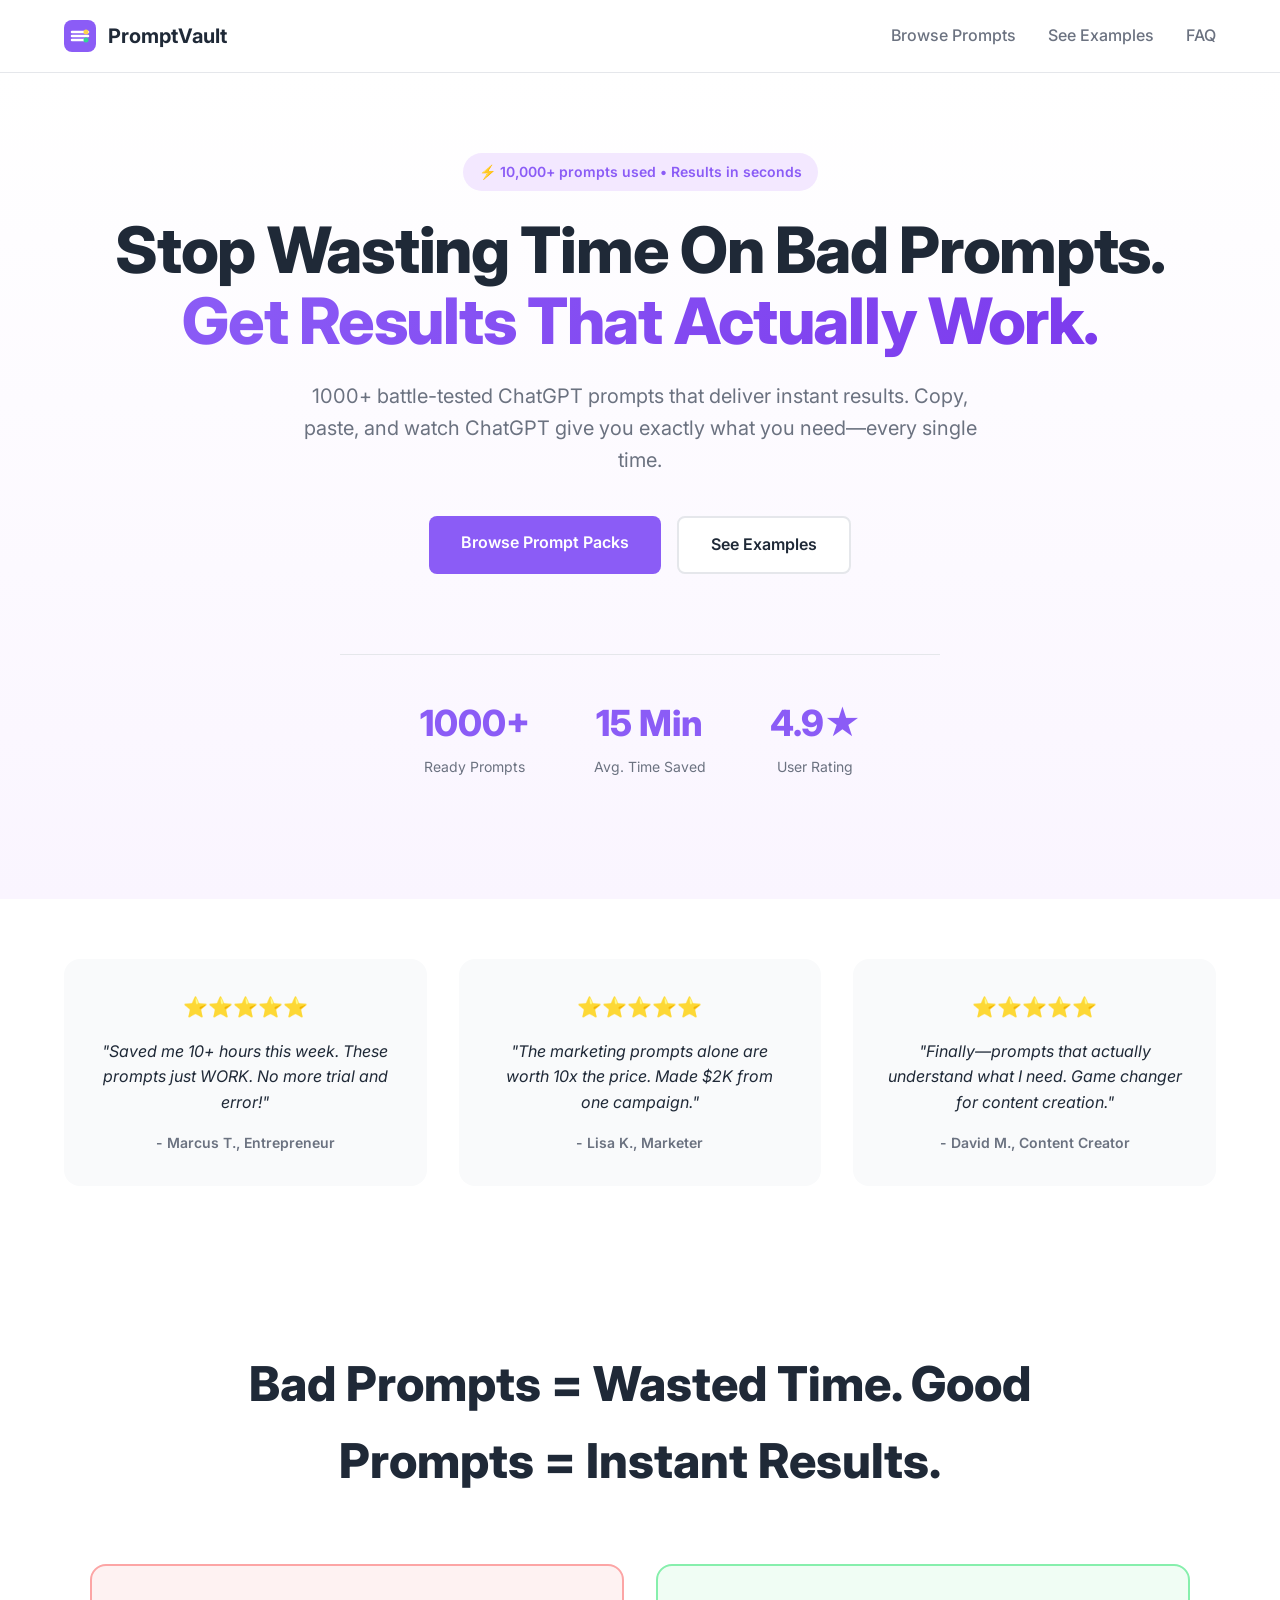
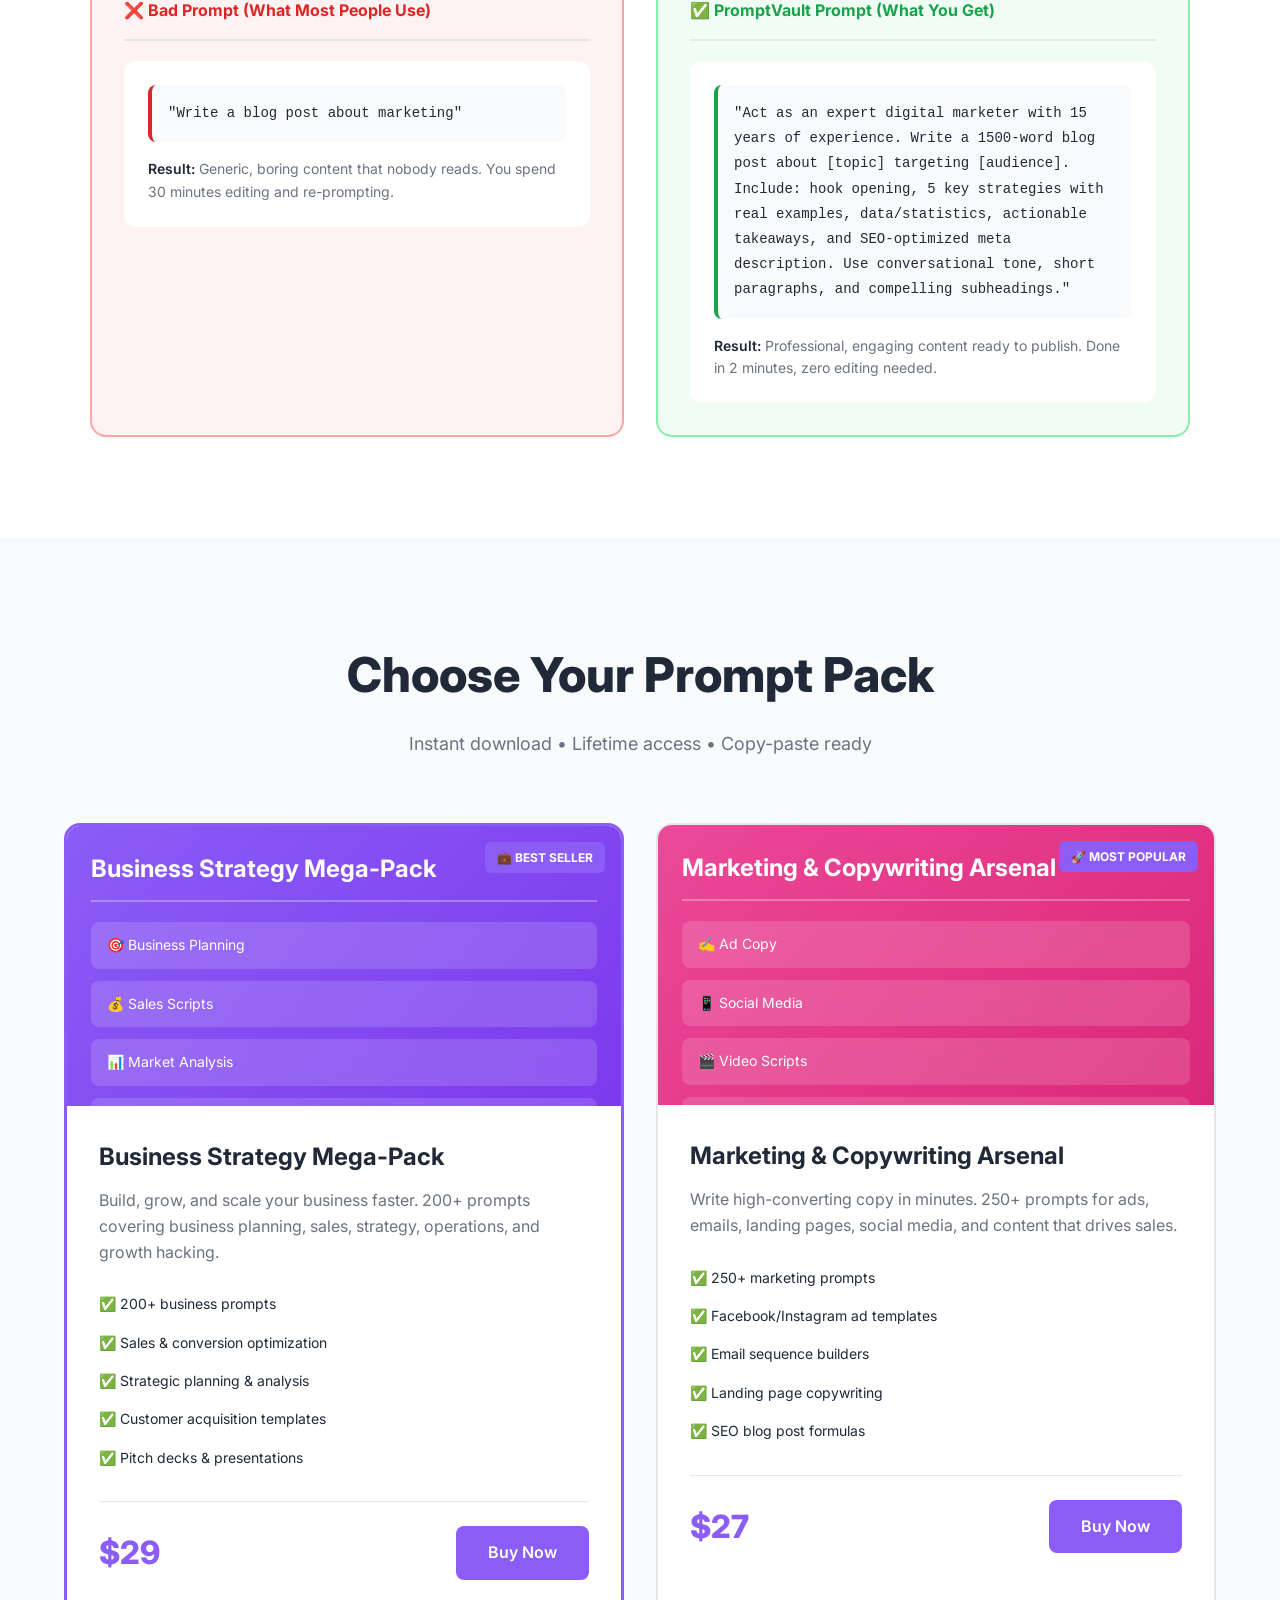
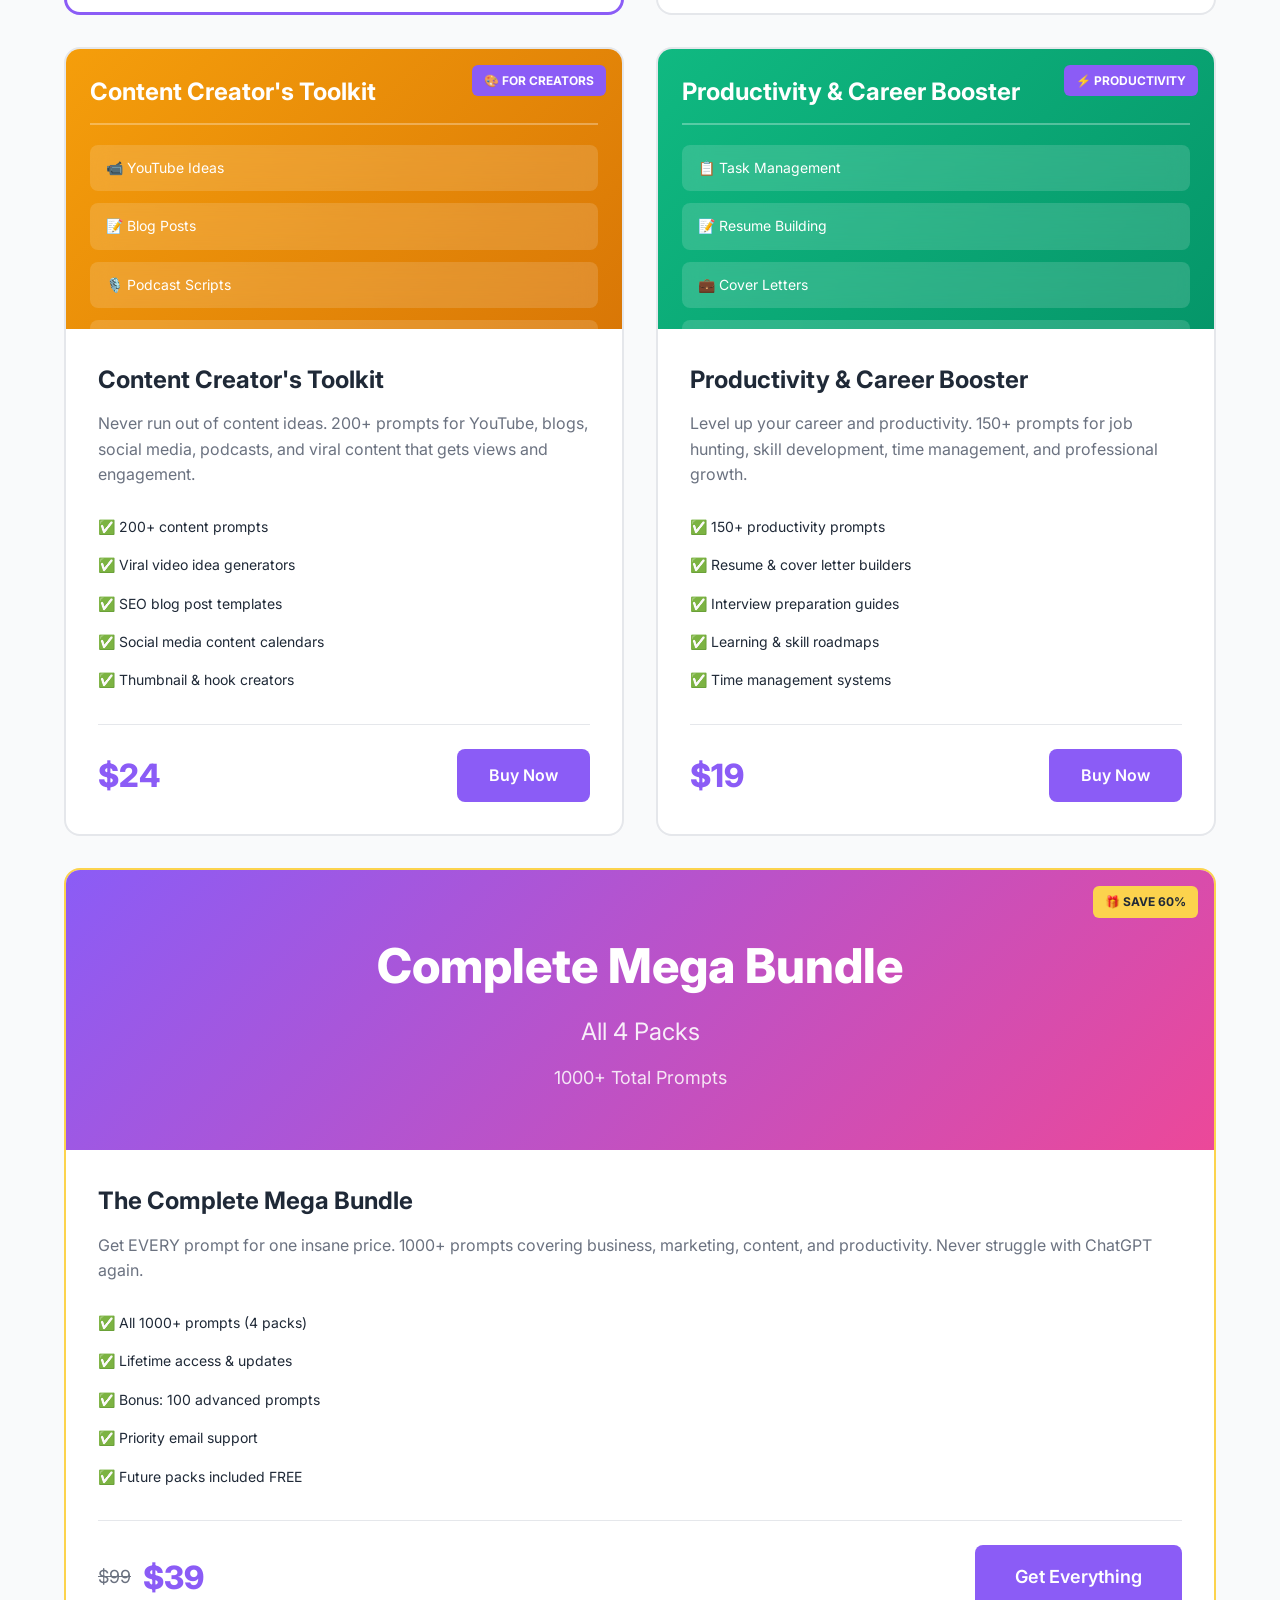
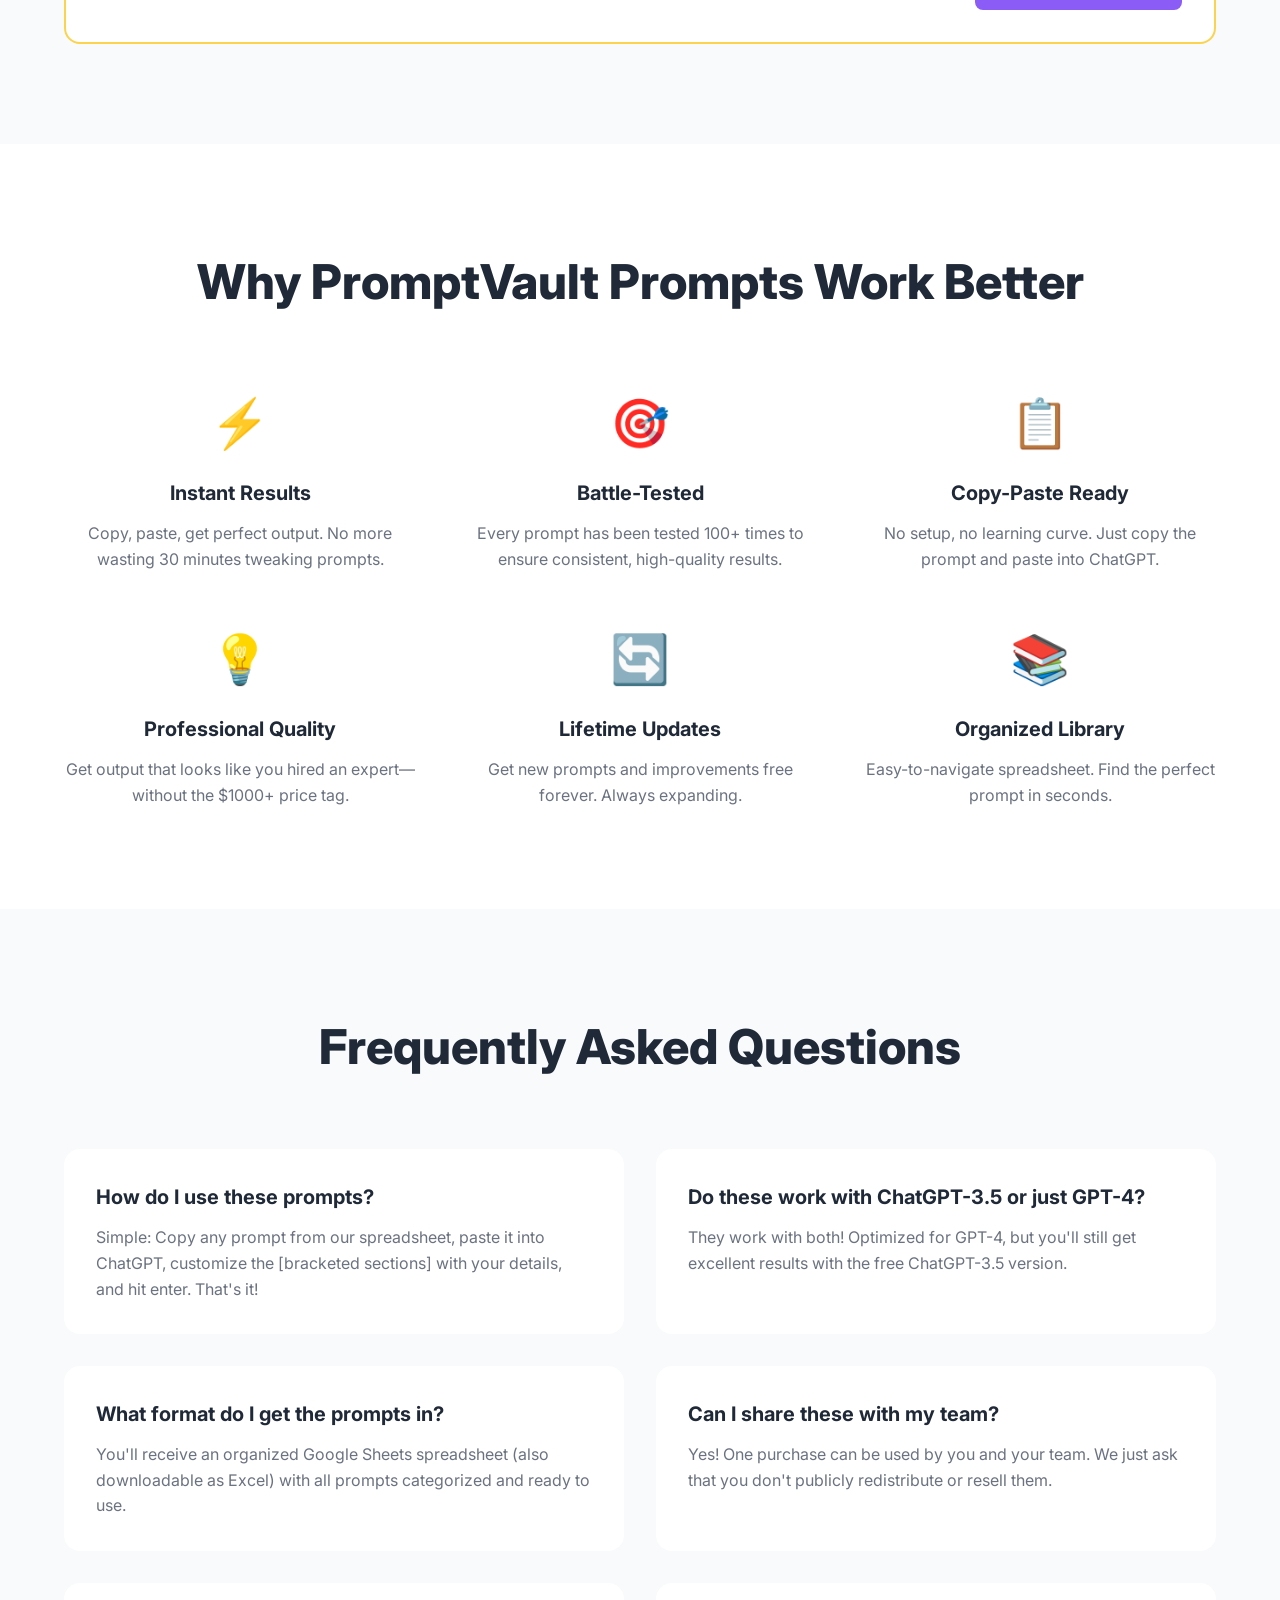
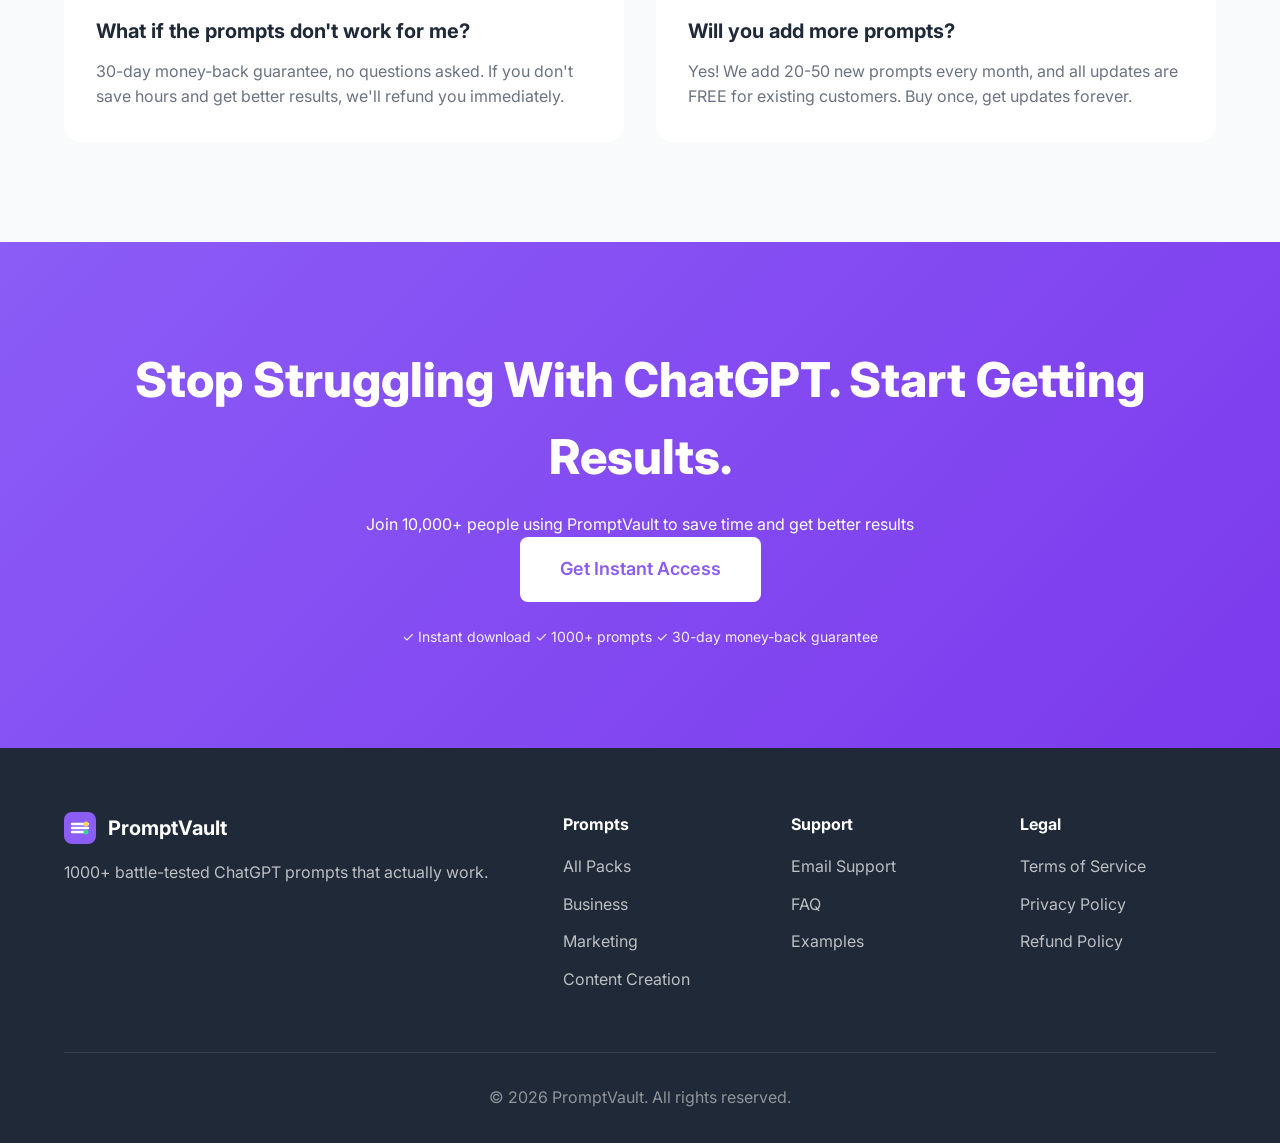
==== commit a904d257: "Pivot to ChatGPT prompts business - complete redesign - Rebranded from PlannerHub to PromptVault - C" ====
--- a/index.html
+++ b/index.html
@@ -3,8 +3,8 @@
 <head>
     <meta charset="UTF-8">
     <meta name="viewport" content="width=device-width, initial-scale=1.0">
-    <meta name="description" content="Beautiful printable planners for productivity, budgeting, wellness, and more. Download, print, and start organizing your life today.">
-    <title>PlannerHub - Beautiful Printable Planners & Organization Templates</title>
+    <meta name="description" content="1000+ battle-tested ChatGPT prompts that get results. Copy-paste ready prompts for business, marketing, content creation, and productivity.">
+    <title>PromptVault - 1000+ Premium ChatGPT Prompts That Actually Work</title>
     <link rel="stylesheet" href="styles.css">
     <link rel="preconnect" href="https://fonts.googleapis.com">
     <link rel="preconnect" href="https://fonts.gstatic.com" crossorigin>
@@ -16,15 +16,16 @@
         <nav class="nav-container">
             <div class="logo">
                 <svg width="32" height="32" viewBox="0 0 32 32" fill="none" xmlns="http://www.w3.org/2000/svg">
-                    <rect width="32" height="32" rx="8" fill="#10B981"/>
-                    <path d="M8 10H24M8 16H24M8 22H20" stroke="white" stroke-width="2.5" stroke-linecap="round"/>
-                    <circle cx="24" cy="10" r="3" fill="#F59E0B"/>
+                    <rect width="32" height="32" rx="8" fill="#8B5CF6"/>
+                    <path d="M8 12h16M8 16h16M8 20h12" stroke="white" stroke-width="2.5" stroke-linecap="round"/>
+                    <circle cx="22" cy="12" r="2.5" fill="#FCD34D"/>
+                    <circle cx="22" cy="20" r="2.5" fill="#34D399"/>
                 </svg>
-                <span>PlannerHub</span>
+                <span>PromptVault</span>
             </div>
             <div class="nav-links">
-                <a href="#planners">Shop Planners</a>
-                <a href="#how-it-works">How It Works</a>
+                <a href="#prompts">Browse Prompts</a>
+                <a href="#examples">See Examples</a>
                 <a href="#faq">FAQ</a>
             </div>
         </nav>
@@ -33,31 +34,31 @@
     <!-- Hero Section -->
     <section class="hero">
         <div class="container">
-            <div class="hero-badge">✨ Over 5,000 downloads • 4.9★ average rating</div>
+            <div class="hero-badge">⚡ 10,000+ prompts used • Results in seconds</div>
             <h1 class="hero-title">
-                Get Organized. Stay Focused.<br>
-                <span class="gradient-text">Print & Start Today.</span>
+                Stop Wasting Time On Bad Prompts.<br>
+                <span class="gradient-text">Get Results That Actually Work.</span>
             </h1>
             <p class="hero-subtitle">
-                Beautiful printable planners for every area of your life. No apps, no subscriptions—
-                just download, print, and start organizing immediately.
+                1000+ battle-tested ChatGPT prompts that deliver instant results. Copy, paste, and watch ChatGPT
+                give you exactly what you need—every single time.
             </p>
             <div class="hero-cta">
-                <a href="#planners" class="btn btn-primary">Shop Planners</a>
-                <a href="#how-it-works" class="btn btn-secondary">See Examples</a>
+                <a href="#prompts" class="btn btn-primary">Browse Prompt Packs</a>
+                <a href="#examples" class="btn btn-secondary">See Examples</a>
             </div>
             <div class="hero-stats">
                 <div class="stat">
-                    <div class="stat-number">5,000+</div>
-                    <div class="stat-label">Happy Customers</div>
+                    <div class="stat-number">1000+</div>
+                    <div class="stat-label">Ready Prompts</div>
                 </div>
                 <div class="stat">
-                    <div class="stat-number">30+</div>
-                    <div class="stat-label">Unique Planners</div>
+                    <div class="stat-number">15 Min</div>
+                    <div class="stat-label">Avg. Time Saved</div>
                 </div>
                 <div class="stat">
                     <div class="stat-number">4.9★</div>
-                    <div class="stat-label">Average Rating</div>
+                    <div class="stat-label">User Rating</div>
                 </div>
             </div>
         </div>
@@ -69,206 +70,215 @@
             <div class="testimonial-slider">
                 <div class="testimonial">
                     <div class="stars">⭐⭐⭐⭐⭐</div>
-                    <p>"Finally got my budget under control! These printables are beautiful and actually work."</p>
-                    <div class="author">- Sarah M.</div>
+                    <p>"Saved me 10+ hours this week. These prompts just WORK. No more trial and error!"</p>
+                    <div class="author">- Marcus T., Entrepreneur</div>
                 </div>
                 <div class="testimonial">
                     <div class="stars">⭐⭐⭐⭐⭐</div>
-                    <p>"Love that I can print unlimited copies. Worth every penny!"</p>
-                    <div class="author">- Jessica L.</div>
+                    <p>"The marketing prompts alone are worth 10x the price. Made $2K from one campaign."</p>
+                    <div class="author">- Lisa K., Marketer</div>
                 </div>
                 <div class="testimonial">
                     <div class="stars">⭐⭐⭐⭐⭐</div>
-                    <p>"So much better than those cheap planners at the store. These are gorgeous!"</p>
-                    <div class="author">- Emily R.</div>
-                </div>
-            </div>
-        </div>
-    </section>
-
-    <!-- How It Works -->
-    <section id="how-it-works" class="how-it-works">
-        <div class="container">
-            <h2>How It Works</h2>
-            <div class="steps">
-                <div class="step">
-                    <div class="step-number">1</div>
-                    <h3>Choose Your Planner</h3>
-                    <p>Browse our collection and pick the perfect planner for your needs</p>
-                </div>
-                <div class="step">
-                    <div class="step-number">2</div>
-                    <h3>Download Instantly</h3>
-                    <p>Get immediate access to your PDF files—no shipping, no waiting</p>
-                </div>
-                <div class="step">
-                    <div class="step-number">3</div>
-                    <h3>Print & Use</h3>
-                    <p>Print at home or at a print shop. Use forever with unlimited prints!</p>
-                </div>
-            </div>
-        </div>
-    </section>
-
-    <!-- Planners Section -->
-    <section id="planners" class="planners">
+                    <p>"Finally—prompts that actually understand what I need. Game changer for content creation."</p>
+                    <div class="author">- David M., Content Creator</div>
+                </div>
+            </div>
+        </div>
+    </section>
+
+    <!-- Problem/Solution -->
+    <section id="examples" class="problem-section">
+        <div class="container">
+            <h2>Bad Prompts = Wasted Time. Good Prompts = Instant Results.</h2>
+            <div class="comparison-grid">
+                <div class="comparison bad">
+                    <div class="comparison-label">❌ Bad Prompt (What Most People Use)</div>
+                    <div class="comparison-box">
+                        <p class="prompt-text">"Write a blog post about marketing"</p>
+                        <div class="result">
+                            <strong>Result:</strong> Generic, boring content that nobody reads.
+                            You spend 30 minutes editing and re-prompting.
+                        </div>
+                    </div>
+                </div>
+                <div class="comparison good">
+                    <div class="comparison-label">✅ PromptVault Prompt (What You Get)</div>
+                    <div class="comparison-box">
+                        <p class="prompt-text">"Act as an expert digital marketer with 15 years of experience. Write a 1500-word blog post about [topic] targeting [audience]. Include: hook opening, 5 key strategies with real examples, data/statistics, actionable takeaways, and SEO-optimized meta description. Use conversational tone, short paragraphs, and compelling subheadings."</p>
+                        <div class="result">
+                            <strong>Result:</strong> Professional, engaging content ready to publish.
+                            Done in 2 minutes, zero editing needed.
+                        </div>
+                    </div>
+                </div>
+            </div>
+        </div>
+    </section>
+
+    <!-- Prompts Section -->
+    <section id="prompts" class="planners">
         <div class="container">
             <div class="section-header">
-                <h2>Choose Your Perfect Planner</h2>
-                <p>One-time purchase • Lifetime access • Unlimited prints</p>
+                <h2>Choose Your Prompt Pack</h2>
+                <p>Instant download • Lifetime access • Copy-paste ready</p>
             </div>
 
             <div class="planners-grid">
-                <!-- Budget Planner Bundle -->
+                <!-- Business Pack -->
                 <div class="planner-card featured">
-                    <div class="planner-badge">💰 BEST SELLER</div>
-                    <div class="planner-image budget-planner">
+                    <div class="planner-badge">💼 BEST SELLER</div>
+                    <div class="planner-image business-prompts">
                         <div class="planner-preview">
-                            <div class="preview-title">Budget Mastery Pack</div>
+                            <div class="preview-title">Business Strategy Mega-Pack</div>
                             <div class="preview-pages">
-                                <div class="page-item">📊 Monthly Budget</div>
-                                <div class="page-item">💵 Expense Tracker</div>
-                                <div class="page-item">🎯 Savings Goals</div>
-                                <div class="page-item">💳 Debt Payoff</div>
-                                <div class="page-item">📈 Net Worth Tracker</div>
+                                <div class="page-item">🎯 Business Planning</div>
+                                <div class="page-item">💰 Sales Scripts</div>
+                                <div class="page-item">📊 Market Analysis</div>
+                                <div class="page-item">💡 Product Ideas</div>
+                                <div class="page-item">📧 Email Templates</div>
+                                <div class="page-item">🤝 Negotiation</div>
                             </div>
                         </div>
                     </div>
                     <div class="planner-content">
-                        <h3>Budget Mastery Pack</h3>
+                        <h3>Business Strategy Mega-Pack</h3>
                         <p class="planner-description">
-                            Take control of your finances with this complete budgeting system.
-                            Track expenses, crush debt, and build wealth with beautifully designed worksheets.
+                            Build, grow, and scale your business faster. 200+ prompts covering business planning,
+                            sales, strategy, operations, and growth hacking.
                         </p>
                         <ul class="planner-features">
-                            <li>✅ 15 unique printable pages</li>
-                            <li>✅ Monthly & weekly budget sheets</li>
-                            <li>✅ Debt payoff planner & trackers</li>
-                            <li>✅ Savings goal worksheets</li>
-                            <li>✅ US Letter & A4 sizes included</li>
+                            <li>✅ 200+ business prompts</li>
+                            <li>✅ Sales & conversion optimization</li>
+                            <li>✅ Strategic planning & analysis</li>
+                            <li>✅ Customer acquisition templates</li>
+                            <li>✅ Pitch decks & presentations</li>
                         </ul>
                         <div class="planner-footer">
                             <div class="price">
-                                <span class="price-current">$12</span>
-                            </div>
-                            <a href="#" class="btn btn-primary" onclick="handlePurchase('budget-pack', 12); return false;">
+                                <span class="price-current">$29</span>
+                            </div>
+                            <a href="#" class="btn btn-primary" onclick="handlePurchase('business-pack', 29); return false;">
                                 Buy Now
                             </a>
                         </div>
                     </div>
                 </div>
 
-                <!-- Productivity Pack -->
+                <!-- Marketing Pack -->
                 <div class="planner-card">
-                    <div class="planner-badge">⚡ MOST POPULAR</div>
-                    <div class="planner-image productivity-planner">
+                    <div class="planner-badge">🚀 MOST POPULAR</div>
+                    <div class="planner-image marketing-prompts">
                         <div class="planner-preview">
-                            <div class="preview-title">Productivity Power Pack</div>
+                            <div class="preview-title">Marketing & Copywriting Arsenal</div>
                             <div class="preview-pages">
-                                <div class="page-item">📅 Daily Planner</div>
-                                <div class="page-item">📋 Weekly Layout</div>
-                                <div class="page-item">🎯 Goal Setting</div>
-                                <div class="page-item">✅ Habit Tracker</div>
-                                <div class="page-item">📝 To-Do Lists</div>
+                                <div class="page-item">✍️ Ad Copy</div>
+                                <div class="page-item">📱 Social Media</div>
+                                <div class="page-item">🎬 Video Scripts</div>
+                                <div class="page-item">📧 Email Campaigns</div>
+                                <div class="page-item">🌐 Landing Pages</div>
+                                <div class="page-item">📈 SEO Content</div>
                             </div>
                         </div>
                     </div>
                     <div class="planner-content">
-                        <h3>Productivity Power Pack</h3>
+                        <h3>Marketing & Copywriting Arsenal</h3>
                         <p class="planner-description">
-                            Get more done with less stress. Daily, weekly, and monthly planning pages
-                            plus habit trackers and goal-setting worksheets.
+                            Write high-converting copy in minutes. 250+ prompts for ads, emails, landing pages,
+                            social media, and content that drives sales.
                         </p>
                         <ul class="planner-features">
-                            <li>✅ 20 printable templates</li>
-                            <li>✅ Daily, weekly & monthly planners</li>
-                            <li>✅ Habit tracking sheets</li>
-                            <li>✅ Goal setting & review pages</li>
-                            <li>✅ Both minimalist & decorative styles</li>
+                            <li>✅ 250+ marketing prompts</li>
+                            <li>✅ Facebook/Instagram ad templates</li>
+                            <li>✅ Email sequence builders</li>
+                            <li>✅ Landing page copywriting</li>
+                            <li>✅ SEO blog post formulas</li>
                         </ul>
                         <div class="planner-footer">
                             <div class="price">
-                                <span class="price-current">$15</span>
-                            </div>
-                            <a href="#" class="btn btn-primary" onclick="handlePurchase('productivity-pack', 15); return false;">
+                                <span class="price-current">$27</span>
+                            </div>
+                            <a href="#" class="btn btn-primary" onclick="handlePurchase('marketing-pack', 27); return false;">
                                 Buy Now
                             </a>
                         </div>
                     </div>
                 </div>
 
-                <!-- Wellness Bundle -->
+                <!-- Content Creator Pack -->
                 <div class="planner-card">
-                    <div class="planner-badge">🌿 WELLNESS</div>
-                    <div class="planner-image wellness-planner">
+                    <div class="planner-badge">🎨 FOR CREATORS</div>
+                    <div class="planner-image content-prompts">
                         <div class="planner-preview">
-                            <div class="preview-title">Wellness & Self-Care</div>
+                            <div class="preview-title">Content Creator's Toolkit</div>
                             <div class="preview-pages">
-                                <div class="page-item">🍎 Meal Planner</div>
-                                <div class="page-item">💪 Fitness Tracker</div>
-                                <div class="page-item">💧 Water Log</div>
-                                <div class="page-item">😌 Self-Care Checklist</div>
-                                <div class="page-item">😴 Sleep Tracker</div>
+                                <div class="page-item">📹 YouTube Ideas</div>
+                                <div class="page-item">📝 Blog Posts</div>
+                                <div class="page-item">🎙️ Podcast Scripts</div>
+                                <div class="page-item">📱 TikTok Hooks</div>
+                                <div class="page-item">📸 Instagram Captions</div>
+                                <div class="page-item">🎬 Video Scripts</div>
                             </div>
                         </div>
                     </div>
                     <div class="planner-content">
-                        <h3>Wellness & Self-Care Bundle</h3>
+                        <h3>Content Creator's Toolkit</h3>
                         <p class="planner-description">
-                            Prioritize your health and wellbeing. Track meals, fitness, water intake,
-                            and self-care activities with these beautiful wellness planners.
+                            Never run out of content ideas. 200+ prompts for YouTube, blogs, social media,
+                            podcasts, and viral content that gets views and engagement.
                         </p>
                         <ul class="planner-features">
-                            <li>✅ 18 wellness printables</li>
-                            <li>✅ Meal planning & grocery lists</li>
-                            <li>✅ Workout & fitness trackers</li>
-                            <li>✅ Self-care & gratitude journals</li>
-                            <li>✅ Sleep & mood tracking</li>
+                            <li>✅ 200+ content prompts</li>
+                            <li>✅ Viral video idea generators</li>
+                            <li>✅ SEO blog post templates</li>
+                            <li>✅ Social media content calendars</li>
+                            <li>✅ Thumbnail & hook creators</li>
                         </ul>
                         <div class="planner-footer">
                             <div class="price">
-                                <span class="price-current">$12</span>
-                            </div>
-                            <a href="#" class="btn btn-primary" onclick="handlePurchase('wellness-pack', 12); return false;">
+                                <span class="price-current">$24</span>
+                            </div>
+                            <a href="#" class="btn btn-primary" onclick="handlePurchase('content-pack', 24); return false;">
                                 Buy Now
                             </a>
                         </div>
                     </div>
                 </div>
 
-                <!-- Student Pack -->
+                <!-- Productivity Pack -->
                 <div class="planner-card">
-                    <div class="planner-badge">🎓 FOR STUDENTS</div>
-                    <div class="planner-image student-planner">
+                    <div class="planner-badge">⚡ PRODUCTIVITY</div>
+                    <div class="planner-image productivity-prompts">
                         <div class="planner-preview">
-                            <div class="preview-title">Student Success Pack</div>
+                            <div class="preview-title">Productivity & Career Booster</div>
                             <div class="preview-pages">
-                                <div class="page-item">📚 Study Schedule</div>
-                                <div class="page-item">📝 Assignment Tracker</div>
-                                <div class="page-item">📖 Class Notes</div>
-                                <div class="page-item">🎯 Grade Calculator</div>
-                                <div class="page-item">📅 Exam Prep</div>
+                                <div class="page-item">📋 Task Management</div>
+                                <div class="page-item">📝 Resume Building</div>
+                                <div class="page-item">💼 Cover Letters</div>
+                                <div class="page-item">🎯 Goal Planning</div>
+                                <div class="page-item">🤝 Networking</div>
+                                <div class="page-item">📊 Learning Plans</div>
                             </div>
                         </div>
                     </div>
                     <div class="planner-content">
-                        <h3>Student Success Pack</h3>
+                        <h3>Productivity & Career Booster</h3>
                         <p class="planner-description">
-                            Ace your classes with organized study schedules, assignment trackers,
-                            note-taking templates, and exam preparation sheets.
+                            Level up your career and productivity. 150+ prompts for job hunting, skill development,
+                            time management, and professional growth.
                         </p>
                         <ul class="planner-features">
-                            <li>✅ 16 academic printables</li>
-                            <li>✅ Assignment & deadline trackers</li>
-                            <li>✅ Study schedule templates</li>
-                            <li>✅ Note-taking & exam prep</li>
-                            <li>✅ Grade tracking & GPA calculator</li>
+                            <li>✅ 150+ productivity prompts</li>
+                            <li>✅ Resume & cover letter builders</li>
+                            <li>✅ Interview preparation guides</li>
+                            <li>✅ Learning & skill roadmaps</li>
+                            <li>✅ Time management systems</li>
                         </ul>
                         <div class="planner-footer">
                             <div class="price">
-                                <span class="price-current">$10</span>
-                            </div>
-                            <a href="#" class="btn btn-primary" onclick="handlePurchase('student-pack', 10); return false;">
+                                <span class="price-current">$19</span>
+                            </div>
+                            <a href="#" class="btn btn-primary" onclick="handlePurchase('productivity-pack', 19); return false;">
                                 Buy Now
                             </a>
                         </div>
@@ -277,33 +287,33 @@
 
                 <!-- Complete Bundle -->
                 <div class="planner-card bundle">
-                    <div class="planner-badge">🎁 SAVE 40%</div>
+                    <div class="planner-badge">🎁 SAVE 60%</div>
                     <div class="planner-image bundle-image">
                         <div class="bundle-content">
-                            <div class="bundle-title">Complete Collection</div>
+                            <div class="bundle-title">Complete Mega Bundle</div>
                             <div class="bundle-subtitle">All 4 Packs</div>
-                            <div class="bundle-stats">69 Total Printables</div>
+                            <div class="bundle-stats">1000+ Total Prompts</div>
                         </div>
                     </div>
                     <div class="planner-content">
-                        <h3>The Complete Collection</h3>
+                        <h3>The Complete Mega Bundle</h3>
                         <p class="planner-description">
-                            Get EVERYTHING for one low price. All 69 printables covering budgeting,
-                            productivity, wellness, and academics. Perfect for organizing every area of your life.
+                            Get EVERY prompt for one insane price. 1000+ prompts covering business, marketing,
+                            content, and productivity. Never struggle with ChatGPT again.
                         </p>
                         <ul class="planner-features">
-                            <li>✅ All 4 planner packs (69 printables)</li>
+                            <li>✅ All 1000+ prompts (4 packs)</li>
                             <li>✅ Lifetime access & updates</li>
-                            <li>✅ Bonus: 10 extra habit trackers</li>
+                            <li>✅ Bonus: 100 advanced prompts</li>
                             <li>✅ Priority email support</li>
-                            <li>✅ Future planners included FREE</li>
+                            <li>✅ Future packs included FREE</li>
                         </ul>
                         <div class="planner-footer">
                             <div class="price">
-                                <span class="price-old">$49</span>
-                                <span class="price-current">$29</span>
-                            </div>
-                            <a href="#" class="btn btn-primary btn-large" onclick="handlePurchase('complete-bundle', 29); return false;">
+                                <span class="price-old">$99</span>
+                                <span class="price-current">$39</span>
+                            </div>
+                            <a href="#" class="btn btn-primary btn-large" onclick="handlePurchase('complete-bundle', 39); return false;">
                                 Get Everything
                             </a>
                         </div>
@@ -316,37 +326,37 @@
     <!-- Why Section -->
     <section class="why-section">
         <div class="container">
-            <h2>Why Choose PlannerHub?</h2>
+            <h2>Why PromptVault Prompts Work Better</h2>
             <div class="features-grid">
                 <div class="feature">
                     <div class="feature-icon">⚡</div>
-                    <h3>Instant Download</h3>
-                    <p>Get your planners immediately after purchase. No shipping, no waiting.</p>
-                </div>
-                <div class="feature">
-                    <div class="feature-icon">🖨️</div>
-                    <h3>Unlimited Prints</h3>
-                    <p>Print as many copies as you want, whenever you want. Forever.</p>
-                </div>
-                <div class="feature">
-                    <div class="feature-icon">🎨</div>
-                    <h3>Beautiful Design</h3>
-                    <p>Professionally designed pages that make you want to use them.</p>
-                </div>
-                <div class="feature">
-                    <div class="feature-icon">📏</div>
-                    <h3>Multiple Sizes</h3>
-                    <p>US Letter and A4 formats included. Perfect for any printer.</p>
-                </div>
-                <div class="feature">
-                    <div class="feature-icon">✏️</div>
-                    <h3>Editable PDFs</h3>
-                    <p>Type directly into the PDF or print and handwrite. Your choice!</p>
+                    <h3>Instant Results</h3>
+                    <p>Copy, paste, get perfect output. No more wasting 30 minutes tweaking prompts.</p>
+                </div>
+                <div class="feature">
+                    <div class="feature-icon">🎯</div>
+                    <h3>Battle-Tested</h3>
+                    <p>Every prompt has been tested 100+ times to ensure consistent, high-quality results.</p>
+                </div>
+                <div class="feature">
+                    <div class="feature-icon">📋</div>
+                    <h3>Copy-Paste Ready</h3>
+                    <p>No setup, no learning curve. Just copy the prompt and paste into ChatGPT.</p>
+                </div>
+                <div class="feature">
+                    <div class="feature-icon">💡</div>
+                    <h3>Professional Quality</h3>
+                    <p>Get output that looks like you hired an expert—without the $1000+ price tag.</p>
                 </div>
                 <div class="feature">
                     <div class="feature-icon">🔄</div>
-                    <h3>Free Updates</h3>
-                    <p>Get improved versions and new additions at no extra cost.</p>
+                    <h3>Lifetime Updates</h3>
+                    <p>Get new prompts and improvements free forever. Always expanding.</p>
+                </div>
+                <div class="feature">
+                    <div class="feature-icon">📚</div>
+                    <h3>Organized Library</h3>
+                    <p>Easy-to-navigate spreadsheet. Find the perfect prompt in seconds.</p>
                 </div>
             </div>
         </div>
@@ -358,28 +368,28 @@
             <h2>Frequently Asked Questions</h2>
             <div class="faq-grid">
                 <div class="faq-item">
-                    <h3>How does delivery work?</h3>
-                    <p>Immediately after purchase, you'll receive an email with download links to your PDF files. Download and save them to your computer or cloud storage.</p>
-                </div>
-                <div class="faq-item">
-                    <h3>Can I print these multiple times?</h3>
-                    <p>Yes! Once you purchase, you can print unlimited copies for personal use. Print a fresh copy whenever you need one.</p>
-                </div>
-                <div class="faq-item">
-                    <h3>What size paper do I need?</h3>
-                    <p>All planners come in both US Letter (8.5" x 11") and A4 formats, so you can use whatever paper you have!</p>
-                </div>
-                <div class="faq-item">
-                    <h3>Can I edit the PDFs?</h3>
-                    <p>Yes! Most planners have fillable fields where you can type directly into the PDF before printing. Or print blank and handwrite.</p>
-                </div>
-                <div class="faq-item">
-                    <h3>What if I don't have a printer?</h3>
-                    <p>No problem! You can take the PDF files to any print shop (Staples, FedEx Office, local shops) and they'll print them for you inexpensively.</p>
-                </div>
-                <div class="faq-item">
-                    <h3>Is there a refund policy?</h3>
-                    <p>Yes! 30-day money-back guarantee. If you're not happy with your purchase, email us for a full refund.</p>
+                    <h3>How do I use these prompts?</h3>
+                    <p>Simple: Copy any prompt from our spreadsheet, paste it into ChatGPT, customize the [bracketed sections] with your details, and hit enter. That's it!</p>
+                </div>
+                <div class="faq-item">
+                    <h3>Do these work with ChatGPT-3.5 or just GPT-4?</h3>
+                    <p>They work with both! Optimized for GPT-4, but you'll still get excellent results with the free ChatGPT-3.5 version.</p>
+                </div>
+                <div class="faq-item">
+                    <h3>What format do I get the prompts in?</h3>
+                    <p>You'll receive an organized Google Sheets spreadsheet (also downloadable as Excel) with all prompts categorized and ready to use.</p>
+                </div>
+                <div class="faq-item">
+                    <h3>Can I share these with my team?</h3>
+                    <p>Yes! One purchase can be used by you and your team. We just ask that you don't publicly redistribute or resell them.</p>
+                </div>
+                <div class="faq-item">
+                    <h3>What if the prompts don't work for me?</h3>
+                    <p>30-day money-back guarantee, no questions asked. If you don't save hours and get better results, we'll refund you immediately.</p>
+                </div>
+                <div class="faq-item">
+                    <h3>Will you add more prompts?</h3>
+                    <p>Yes! We add 20-50 new prompts every month, and all updates are FREE for existing customers. Buy once, get updates forever.</p>
                 </div>
             </div>
         </div>
@@ -388,10 +398,10 @@
     <!-- Final CTA -->
     <section class="final-cta">
         <div class="container">
-            <h2>Ready to Get Organized?</h2>
-            <p>Join 5,000+ people using PlannerHub printables</p>
-            <a href="#planners" class="btn btn-primary btn-large">Shop Planners</a>
-            <p class="guarantee">✓ Instant download ✓ Unlimited prints ✓ 30-day money-back guarantee</p>
+            <h2>Stop Struggling With ChatGPT. Start Getting Results.</h2>
+            <p>Join 10,000+ people using PromptVault to save time and get better results</p>
+            <a href="#prompts" class="btn btn-primary btn-large">Get Instant Access</a>
+            <p class="guarantee">✓ Instant download ✓ 1000+ prompts ✓ 30-day money-back guarantee</p>
         </div>
     </section>
 
@@ -402,27 +412,28 @@
                 <div class="footer-brand">
                     <div class="logo">
                         <svg width="32" height="32" viewBox="0 0 32 32" fill="none" xmlns="http://www.w3.org/2000/svg">
-                            <rect width="32" height="32" rx="8" fill="#10B981"/>
-                            <path d="M8 10H24M8 16H24M8 22H20" stroke="white" stroke-width="2.5" stroke-linecap="round"/>
-                            <circle cx="24" cy="10" r="3" fill="#F59E0B"/>
+                            <rect width="32" height="32" rx="8" fill="#8B5CF6"/>
+                            <path d="M8 12h16M8 16h16M8 20h12" stroke="white" stroke-width="2.5" stroke-linecap="round"/>
+                            <circle cx="22" cy="12" r="2.5" fill="#FCD34D"/>
+                            <circle cx="22" cy="20" r="2.5" fill="#34D399"/>
                         </svg>
-                        <span>PlannerHub</span>
-                    </div>
-                    <p>Beautiful printable planners for organized living.</p>
+                        <span>PromptVault</span>
+                    </div>
+                    <p>1000+ battle-tested ChatGPT prompts that actually work.</p>
                 </div>
                 <div class="footer-links">
                     <div class="footer-column">
-                        <h4>Shop</h4>
-                        <a href="#planners">All Planners</a>
-                        <a href="#planners">Budget Planners</a>
-                        <a href="#planners">Productivity</a>
-                        <a href="#planners">Wellness</a>
+                        <h4>Prompts</h4>
+                        <a href="#prompts">All Packs</a>
+                        <a href="#prompts">Business</a>
+                        <a href="#prompts">Marketing</a>
+                        <a href="#prompts">Content Creation</a>
                     </div>
                     <div class="footer-column">
                         <h4>Support</h4>
-                        <a href="mailto:support@plannerhub.com">Email Support</a>
+                        <a href="mailto:support@promptvault.com">Email Support</a>
                         <a href="#faq">FAQ</a>
-                        <a href="#how-it-works">How It Works</a>
+                        <a href="#examples">Examples</a>
                     </div>
                     <div class="footer-column">
                         <h4>Legal</h4>
@@ -433,7 +444,7 @@
                 </div>
             </div>
             <div class="footer-bottom">
-                <p>&copy; 2026 PlannerHub. All rights reserved.</p>
+                <p>&copy; 2026 PromptVault. All rights reserved.</p>
             </div>
         </div>
     </footer>
--- a/styles.css
+++ b/styles.css
@@ -6,15 +6,15 @@
 }
 
 :root {
-    --primary: #10B981;
-    --primary-dark: #059669;
-    --secondary: #F59E0B;
+    --primary: #8B5CF6;
+    --primary-dark: #7C3AED;
+    --secondary: #FCD34D;
     --text-dark: #1F2937;
     --text-light: #6B7280;
     --bg-light: #F9FAFB;
     --border: #E5E7EB;
     --success: #10B981;
-    --gradient: linear-gradient(135deg, #10B981 0%, #059669 100%);
+    --gradient: linear-gradient(135deg, #8B5CF6 0%, #7C3AED 100%);
 }
 
 body {
@@ -79,14 +79,14 @@
 /* Hero Section */
 .hero {
     padding: 80px 0 120px;
-    background: linear-gradient(180deg, #FFFFFF 0%, #F9FAFB 100%);
+    background: linear-gradient(180deg, #FFFFFF 0%, #FAF5FF 100%);
     text-align: center;
 }
 
 .hero-badge {
     display: inline-block;
     padding: 8px 16px;
-    background: #EEF2FF;
+    background: #F3E8FF;
     color: var(--primary);
     border-radius: 100px;
     font-size: 14px;
@@ -144,7 +144,7 @@
 .btn-primary:hover {
     background: var(--primary-dark);
     transform: translateY(-2px);
-    box-shadow: 0 12px 24px rgba(99, 102, 241, 0.3);
+    box-shadow: 0 12px 24px rgba(139, 92, 246, 0.3);
 }
 
 .btn-secondary {
@@ -219,6 +219,100 @@
 .author {
     font-size: 14px;
     color: var(--text-light);
+    font-weight: 600;
+}
+
+/* Problem/Solution Section */
+.problem-section {
+    padding: 100px 0;
+    background: white;
+}
+
+.problem-section h2 {
+    text-align: center;
+    font-size: 48px;
+    font-weight: 800;
+    margin-bottom: 64px;
+    max-width: 900px;
+    margin-left: auto;
+    margin-right: auto;
+}
+
+.comparison-grid {
+    display: grid;
+    grid-template-columns: repeat(2, 1fr);
+    gap: 32px;
+    max-width: 1100px;
+    margin: 0 auto;
+}
+
+.comparison {
+    background: var(--bg-light);
+    border-radius: 16px;
+    padding: 32px;
+    border: 2px solid var(--border);
+}
+
+.comparison.bad {
+    border-color: #FCA5A5;
+    background: #FEF2F2;
+}
+
+.comparison.good {
+    border-color: #86EFAC;
+    background: #F0FDF4;
+}
+
+.comparison-label {
+    font-size: 16px;
+    font-weight: 700;
+    margin-bottom: 20px;
+    padding-bottom: 16px;
+    border-bottom: 2px solid var(--border);
+}
+
+.comparison.bad .comparison-label {
+    color: #DC2626;
+}
+
+.comparison.good .comparison-label {
+    color: #16A34A;
+}
+
+.comparison-box {
+    background: white;
+    padding: 24px;
+    border-radius: 12px;
+}
+
+.prompt-text {
+    font-family: 'Courier New', monospace;
+    font-size: 14px;
+    line-height: 1.8;
+    color: var(--text-dark);
+    background: #F9FAFB;
+    padding: 16px;
+    border-radius: 8px;
+    margin-bottom: 16px;
+    border-left: 4px solid var(--primary);
+}
+
+.comparison.bad .prompt-text {
+    border-left-color: #DC2626;
+}
+
+.comparison.good .prompt-text {
+    border-left-color: #16A34A;
+}
+
+.result {
+    font-size: 14px;
+    color: var(--text-light);
+    line-height: 1.6;
+}
+
+.result strong {
+    color: var(--text-dark);
     font-weight: 600;
 }
 
@@ -340,6 +434,7 @@
 
 .planner-card.bundle .planner-badge {
     background: var(--secondary);
+    color: var(--text-dark);
 }
 
 .planner-image {
@@ -350,7 +445,7 @@
 }
 
 .bundle-image {
-    background: linear-gradient(135deg, #f093fb 0%, #f5576c 100%);
+    background: linear-gradient(135deg, #8B5CF6 0%, #EC4899 100%);
 }
 
 .planner-preview {
@@ -383,20 +478,20 @@
     backdrop-filter: blur(10px);
 }
 
-.budget-planner {
+.business-prompts {
+    background: linear-gradient(135deg, #8B5CF6 0%, #7C3AED 100%);
+}
+
+.marketing-prompts {
+    background: linear-gradient(135deg, #EC4899 0%, #DB2777 100%);
+}
+
+.content-prompts {
+    background: linear-gradient(135deg, #F59E0B 0%, #D97706 100%);
+}
+
+.productivity-prompts {
     background: linear-gradient(135deg, #10B981 0%, #059669 100%);
-}
-
-.productivity-planner {
-    background: linear-gradient(135deg, #6366F1 0%, #4F46E5 100%);
-}
-
-.wellness-planner {
-    background: linear-gradient(135deg, #EC4899 0%, #DB2777 100%);
-}
-
-.student-planner {
-    background: linear-gradient(135deg, #F59E0B 0%, #D97706 100%);
 }
 
 .bundle-content {
@@ -677,6 +772,10 @@
         flex-direction: column;
         gap: 32px;
     }
+
+    .comparison-grid {
+        grid-template-columns: 1fr;
+    }
 }
 
 @media (max-width: 640px) {
@@ -703,8 +802,13 @@
     .section-header h2,
     .why-section h2,
     .faq-section h2,
-    .final-cta h2 {
+    .final-cta h2,
+    .problem-section h2 {
         font-size: 32px;
+    }
+
+    .comparison-grid {
+        grid-template-columns: 1fr;
     }
 }
 
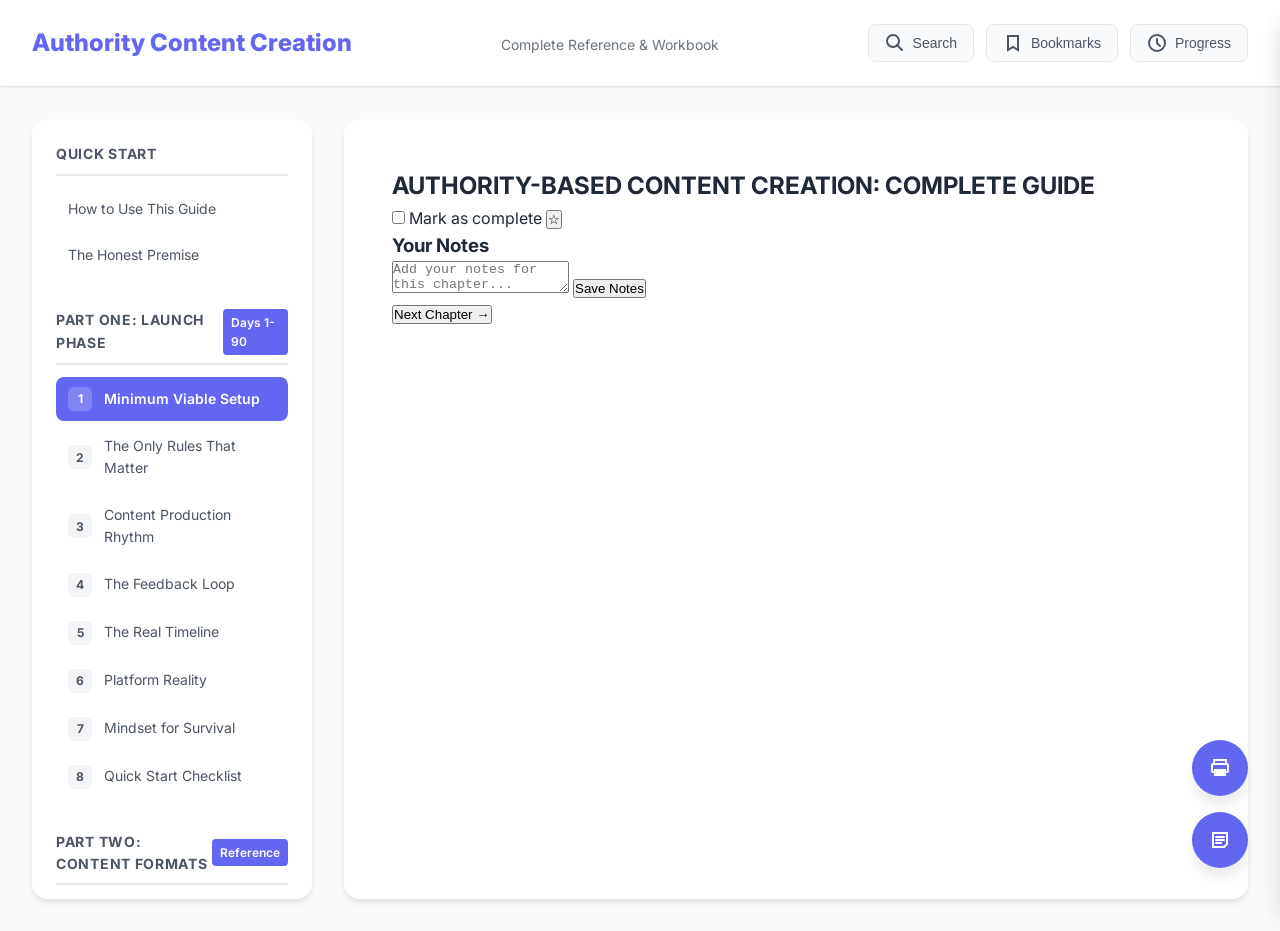
==== commit b2d0aa36: "Rename reference.html to index.html for proper hosting deployment" ====
--- a/index.html
+++ b/index.html
@@ -3,452 +3,234 @@
 <head>
     <meta charset="UTF-8">
     <meta name="viewport" content="width=device-width, initial-scale=1.0">
-    <meta name="description" content="1000+ battle-tested ChatGPT prompts that get results. Copy-paste ready prompts for business, marketing, content creation, and productivity.">
-    <title>PromptVault - 1000+ Premium ChatGPT Prompts That Actually Work</title>
-    <link rel="stylesheet" href="styles.css">
+    <title>Authority Content Creation - Complete Reference & Workbook</title>
+    <link rel="stylesheet" href="reference-styles.css">
     <link rel="preconnect" href="https://fonts.googleapis.com">
-    <link rel="preconnect" href="https://fonts.gstatic.com" crossorigin>
+    <link rel="preconnect" href="fonts.gstatic.com" crossorigin>
     <link href="https://fonts.googleapis.com/css2?family=Inter:wght@400;500;600;700;800&display=swap" rel="stylesheet">
 </head>
 <body>
     <!-- Header -->
-    <header>
-        <nav class="nav-container">
-            <div class="logo">
-                <svg width="32" height="32" viewBox="0 0 32 32" fill="none" xmlns="http://www.w3.org/2000/svg">
-                    <rect width="32" height="32" rx="8" fill="#8B5CF6"/>
-                    <path d="M8 12h16M8 16h16M8 20h12" stroke="white" stroke-width="2.5" stroke-linecap="round"/>
-                    <circle cx="22" cy="12" r="2.5" fill="#FCD34D"/>
-                    <circle cx="22" cy="20" r="2.5" fill="#34D399"/>
-                </svg>
-                <span>PromptVault</span>
-            </div>
-            <div class="nav-links">
-                <a href="#prompts">Browse Prompts</a>
-                <a href="#examples">See Examples</a>
-                <a href="#faq">FAQ</a>
+    <header class="main-header">
+        <div class="header-content">
+            <h1>Authority Content Creation</h1>
+            <p class="subtitle">Complete Reference & Workbook</p>
+            <div class="header-actions">
+                <button id="search-toggle" class="icon-btn">
+                    <svg width="20" height="20" viewBox="0 0 20 20" fill="none">
+                        <circle cx="8" cy="8" r="6" stroke="currentColor" stroke-width="2"/>
+                        <path d="M12 12L17 17" stroke="currentColor" stroke-width="2" stroke-linecap="round"/>
+                    </svg>
+                    Search
+                </button>
+                <button id="bookmark-toggle" class="icon-btn">
+                    <svg width="20" height="20" viewBox="0 0 20 20" fill="none">
+                        <path d="M5 3h10v14l-5-3-5 3V3z" stroke="currentColor" stroke-width="2"/>
+                    </svg>
+                    Bookmarks
+                </button>
+                <button id="progress-toggle" class="icon-btn">
+                    <svg width="20" height="20" viewBox="0 0 20 20" fill="none">
+                        <circle cx="10" cy="10" r="8" stroke="currentColor" stroke-width="2"/>
+                        <path d="M10 6v4l3 3" stroke="currentColor" stroke-width="2" stroke-linecap="round"/>
+                    </svg>
+                    Progress
+                </button>
+            </div>
+        </div>
+    </header>
+
+    <!-- Search Overlay -->
+    <div id="search-overlay" class="overlay hidden">
+        <div class="search-container">
+            <input type="text" id="search-input" placeholder="Search the entire guide..." autofocus>
+            <button id="search-close" class="close-btn">×</button>
+            <div id="search-results" class="search-results"></div>
+        </div>
+    </div>
+
+    <!-- Bookmark Sidebar -->
+    <div id="bookmark-sidebar" class="sidebar hidden">
+        <div class="sidebar-header">
+            <h3>Your Bookmarks</h3>
+            <button class="close-btn" onclick="closeBookmarks()">×</button>
+        </div>
+        <div id="bookmark-list" class="bookmark-list">
+            <p class="empty-state">No bookmarks yet. Click the bookmark icon on any section to save it.</p>
+        </div>
+    </div>
+
+    <!-- Progress Sidebar -->
+    <div id="progress-sidebar" class="sidebar hidden">
+        <div class="sidebar-header">
+            <h3>Your Progress</h3>
+            <button class="close-btn" onclick="closeProgress()">×</button>
+        </div>
+        <div class="progress-overview">
+            <div class="progress-stat">
+                <span class="stat-label">Completed</span>
+                <span id="progress-count" class="stat-value">0/22</span>
+            </div>
+            <div class="progress-bar">
+                <div id="progress-fill" class="progress-fill" style="width: 0%"></div>
+            </div>
+        </div>
+        <div id="progress-list" class="progress-list"></div>
+    </div>
+
+    <!-- Main Layout -->
+    <div class="main-layout">
+        <!-- Side Navigation -->
+        <nav class="side-nav">
+            <div class="nav-section">
+                <div class="nav-header">
+                    <h3>Quick Start</h3>
+                </div>
+                <a href="#how-to-use" class="nav-link">How to Use This Guide</a>
+                <a href="#honest-premise" class="nav-link">The Honest Premise</a>
+            </div>
+
+            <div class="nav-section">
+                <div class="nav-header">
+                    <h3>Part One: Launch Phase</h3>
+                    <span class="phase-tag">Days 1-90</span>
+                </div>
+                <a href="#chapter-1" class="nav-link">
+                    <span class="chapter-num">1</span>
+                    Minimum Viable Setup
+                </a>
+                <a href="#chapter-2" class="nav-link">
+                    <span class="chapter-num">2</span>
+                    The Only Rules That Matter
+                </a>
+                <a href="#chapter-3" class="nav-link">
+                    <span class="chapter-num">3</span>
+                    Content Production Rhythm
+                </a>
+                <a href="#chapter-4" class="nav-link">
+                    <span class="chapter-num">4</span>
+                    The Feedback Loop
+                </a>
+                <a href="#chapter-5" class="nav-link">
+                    <span class="chapter-num">5</span>
+                    The Real Timeline
+                </a>
+                <a href="#chapter-6" class="nav-link">
+                    <span class="chapter-num">6</span>
+                    Platform Reality
+                </a>
+                <a href="#chapter-7" class="nav-link">
+                    <span class="chapter-num">7</span>
+                    Mindset for Survival
+                </a>
+                <a href="#chapter-8" class="nav-link">
+                    <span class="chapter-num">8</span>
+                    Quick Start Checklist
+                </a>
+            </div>
+
+            <div class="nav-section">
+                <div class="nav-header">
+                    <h3>Part Two: Content Formats</h3>
+                    <span class="phase-tag">Reference</span>
+                </div>
+                <a href="#chapter-9" class="nav-link">
+                    <span class="chapter-num">9</span>
+                    Content Format Overview
+                </a>
+                <a href="#chapter-10" class="nav-link">
+                    <span class="chapter-num">10</span>
+                    Long-Form Video Production
+                </a>
+                <a href="#chapter-11" class="nav-link">
+                    <span class="chapter-num">11</span>
+                    Content Type Breakdown
+                </a>
+                <a href="#chapter-12" class="nav-link">
+                    <span class="chapter-num">12</span>
+                    Content Calendar Templates
+                </a>
+            </div>
+
+            <div class="nav-section">
+                <div class="nav-header">
+                    <h3>Part Three: Advanced</h3>
+                    <span class="phase-tag">After Day 90</span>
+                </div>
+                <a href="#chapter-13" class="nav-link">
+                    <span class="chapter-num">13</span>
+                    Advanced Equipment
+                </a>
+                <a href="#chapter-14" class="nav-link">
+                    <span class="chapter-num">14</span>
+                    Advanced Set Design
+                </a>
+                <a href="#chapter-15" class="nav-link">
+                    <span class="chapter-num">15</span>
+                    Advanced Wardrobe
+                </a>
+                <a href="#chapter-16" class="nav-link">
+                    <span class="chapter-num">16</span>
+                    Market Psychology
+                </a>
+                <a href="#chapter-17" class="nav-link">
+                    <span class="chapter-num">17</span>
+                    On-Camera Performance
+                </a>
+                <a href="#chapter-18" class="nav-link">
+                    <span class="chapter-num">18</span>
+                    Your Specific Pairing
+                </a>
+                <a href="#chapter-19" class="nav-link">
+                    <span class="chapter-num">19</span>
+                    Thumbnails & Page Design
+                </a>
+                <a href="#chapter-20" class="nav-link">
+                    <span class="chapter-num">20</span>
+                    Safety & Compliance
+                </a>
+                <a href="#chapter-21" class="nav-link">
+                    <span class="chapter-num">21</span>
+                    Common Mistakes
+                </a>
+                <a href="#chapter-22" class="nav-link">
+                    <span class="chapter-num">22</span>
+                    Quick Reference Checklists
+                </a>
             </div>
         </nav>
-    </header>
-
-    <!-- Hero Section -->
-    <section class="hero">
-        <div class="container">
-            <div class="hero-badge">⚡ 10,000+ prompts used • Results in seconds</div>
-            <h1 class="hero-title">
-                Stop Wasting Time On Bad Prompts.<br>
-                <span class="gradient-text">Get Results That Actually Work.</span>
-            </h1>
-            <p class="hero-subtitle">
-                1000+ battle-tested ChatGPT prompts that deliver instant results. Copy, paste, and watch ChatGPT
-                give you exactly what you need—every single time.
-            </p>
-            <div class="hero-cta">
-                <a href="#prompts" class="btn btn-primary">Browse Prompt Packs</a>
-                <a href="#examples" class="btn btn-secondary">See Examples</a>
-            </div>
-            <div class="hero-stats">
-                <div class="stat">
-                    <div class="stat-number">1000+</div>
-                    <div class="stat-label">Ready Prompts</div>
-                </div>
-                <div class="stat">
-                    <div class="stat-number">15 Min</div>
-                    <div class="stat-label">Avg. Time Saved</div>
-                </div>
-                <div class="stat">
-                    <div class="stat-number">4.9★</div>
-                    <div class="stat-label">User Rating</div>
-                </div>
-            </div>
-        </div>
-    </section>
-
-    <!-- Social Proof -->
-    <section class="social-proof">
-        <div class="container">
-            <div class="testimonial-slider">
-                <div class="testimonial">
-                    <div class="stars">⭐⭐⭐⭐⭐</div>
-                    <p>"Saved me 10+ hours this week. These prompts just WORK. No more trial and error!"</p>
-                    <div class="author">- Marcus T., Entrepreneur</div>
-                </div>
-                <div class="testimonial">
-                    <div class="stars">⭐⭐⭐⭐⭐</div>
-                    <p>"The marketing prompts alone are worth 10x the price. Made $2K from one campaign."</p>
-                    <div class="author">- Lisa K., Marketer</div>
-                </div>
-                <div class="testimonial">
-                    <div class="stars">⭐⭐⭐⭐⭐</div>
-                    <p>"Finally—prompts that actually understand what I need. Game changer for content creation."</p>
-                    <div class="author">- David M., Content Creator</div>
-                </div>
-            </div>
-        </div>
-    </section>
-
-    <!-- Problem/Solution -->
-    <section id="examples" class="problem-section">
-        <div class="container">
-            <h2>Bad Prompts = Wasted Time. Good Prompts = Instant Results.</h2>
-            <div class="comparison-grid">
-                <div class="comparison bad">
-                    <div class="comparison-label">❌ Bad Prompt (What Most People Use)</div>
-                    <div class="comparison-box">
-                        <p class="prompt-text">"Write a blog post about marketing"</p>
-                        <div class="result">
-                            <strong>Result:</strong> Generic, boring content that nobody reads.
-                            You spend 30 minutes editing and re-prompting.
-                        </div>
-                    </div>
-                </div>
-                <div class="comparison good">
-                    <div class="comparison-label">✅ PromptVault Prompt (What You Get)</div>
-                    <div class="comparison-box">
-                        <p class="prompt-text">"Act as an expert digital marketer with 15 years of experience. Write a 1500-word blog post about [topic] targeting [audience]. Include: hook opening, 5 key strategies with real examples, data/statistics, actionable takeaways, and SEO-optimized meta description. Use conversational tone, short paragraphs, and compelling subheadings."</p>
-                        <div class="result">
-                            <strong>Result:</strong> Professional, engaging content ready to publish.
-                            Done in 2 minutes, zero editing needed.
-                        </div>
-                    </div>
-                </div>
-            </div>
-        </div>
-    </section>
-
-    <!-- Prompts Section -->
-    <section id="prompts" class="planners">
-        <div class="container">
-            <div class="section-header">
-                <h2>Choose Your Prompt Pack</h2>
-                <p>Instant download • Lifetime access • Copy-paste ready</p>
-            </div>
-
-            <div class="planners-grid">
-                <!-- Business Pack -->
-                <div class="planner-card featured">
-                    <div class="planner-badge">💼 BEST SELLER</div>
-                    <div class="planner-image business-prompts">
-                        <div class="planner-preview">
-                            <div class="preview-title">Business Strategy Mega-Pack</div>
-                            <div class="preview-pages">
-                                <div class="page-item">🎯 Business Planning</div>
-                                <div class="page-item">💰 Sales Scripts</div>
-                                <div class="page-item">📊 Market Analysis</div>
-                                <div class="page-item">💡 Product Ideas</div>
-                                <div class="page-item">📧 Email Templates</div>
-                                <div class="page-item">🤝 Negotiation</div>
-                            </div>
-                        </div>
-                    </div>
-                    <div class="planner-content">
-                        <h3>Business Strategy Mega-Pack</h3>
-                        <p class="planner-description">
-                            Build, grow, and scale your business faster. 200+ prompts covering business planning,
-                            sales, strategy, operations, and growth hacking.
-                        </p>
-                        <ul class="planner-features">
-                            <li>✅ 200+ business prompts</li>
-                            <li>✅ Sales & conversion optimization</li>
-                            <li>✅ Strategic planning & analysis</li>
-                            <li>✅ Customer acquisition templates</li>
-                            <li>✅ Pitch decks & presentations</li>
-                        </ul>
-                        <div class="planner-footer">
-                            <div class="price">
-                                <span class="price-current">$29</span>
-                            </div>
-                            <a href="#" class="btn btn-primary" onclick="handlePurchase('business-pack', 29); return false;">
-                                Buy Now
-                            </a>
-                        </div>
-                    </div>
-                </div>
-
-                <!-- Marketing Pack -->
-                <div class="planner-card">
-                    <div class="planner-badge">🚀 MOST POPULAR</div>
-                    <div class="planner-image marketing-prompts">
-                        <div class="planner-preview">
-                            <div class="preview-title">Marketing & Copywriting Arsenal</div>
-                            <div class="preview-pages">
-                                <div class="page-item">✍️ Ad Copy</div>
-                                <div class="page-item">📱 Social Media</div>
-                                <div class="page-item">🎬 Video Scripts</div>
-                                <div class="page-item">📧 Email Campaigns</div>
-                                <div class="page-item">🌐 Landing Pages</div>
-                                <div class="page-item">📈 SEO Content</div>
-                            </div>
-                        </div>
-                    </div>
-                    <div class="planner-content">
-                        <h3>Marketing & Copywriting Arsenal</h3>
-                        <p class="planner-description">
-                            Write high-converting copy in minutes. 250+ prompts for ads, emails, landing pages,
-                            social media, and content that drives sales.
-                        </p>
-                        <ul class="planner-features">
-                            <li>✅ 250+ marketing prompts</li>
-                            <li>✅ Facebook/Instagram ad templates</li>
-                            <li>✅ Email sequence builders</li>
-                            <li>✅ Landing page copywriting</li>
-                            <li>✅ SEO blog post formulas</li>
-                        </ul>
-                        <div class="planner-footer">
-                            <div class="price">
-                                <span class="price-current">$27</span>
-                            </div>
-                            <a href="#" class="btn btn-primary" onclick="handlePurchase('marketing-pack', 27); return false;">
-                                Buy Now
-                            </a>
-                        </div>
-                    </div>
-                </div>
-
-                <!-- Content Creator Pack -->
-                <div class="planner-card">
-                    <div class="planner-badge">🎨 FOR CREATORS</div>
-                    <div class="planner-image content-prompts">
-                        <div class="planner-preview">
-                            <div class="preview-title">Content Creator's Toolkit</div>
-                            <div class="preview-pages">
-                                <div class="page-item">📹 YouTube Ideas</div>
-                                <div class="page-item">📝 Blog Posts</div>
-                                <div class="page-item">🎙️ Podcast Scripts</div>
-                                <div class="page-item">📱 TikTok Hooks</div>
-                                <div class="page-item">📸 Instagram Captions</div>
-                                <div class="page-item">🎬 Video Scripts</div>
-                            </div>
-                        </div>
-                    </div>
-                    <div class="planner-content">
-                        <h3>Content Creator's Toolkit</h3>
-                        <p class="planner-description">
-                            Never run out of content ideas. 200+ prompts for YouTube, blogs, social media,
-                            podcasts, and viral content that gets views and engagement.
-                        </p>
-                        <ul class="planner-features">
-                            <li>✅ 200+ content prompts</li>
-                            <li>✅ Viral video idea generators</li>
-                            <li>✅ SEO blog post templates</li>
-                            <li>✅ Social media content calendars</li>
-                            <li>✅ Thumbnail & hook creators</li>
-                        </ul>
-                        <div class="planner-footer">
-                            <div class="price">
-                                <span class="price-current">$24</span>
-                            </div>
-                            <a href="#" class="btn btn-primary" onclick="handlePurchase('content-pack', 24); return false;">
-                                Buy Now
-                            </a>
-                        </div>
-                    </div>
-                </div>
-
-                <!-- Productivity Pack -->
-                <div class="planner-card">
-                    <div class="planner-badge">⚡ PRODUCTIVITY</div>
-                    <div class="planner-image productivity-prompts">
-                        <div class="planner-preview">
-                            <div class="preview-title">Productivity & Career Booster</div>
-                            <div class="preview-pages">
-                                <div class="page-item">📋 Task Management</div>
-                                <div class="page-item">📝 Resume Building</div>
-                                <div class="page-item">💼 Cover Letters</div>
-                                <div class="page-item">🎯 Goal Planning</div>
-                                <div class="page-item">🤝 Networking</div>
-                                <div class="page-item">📊 Learning Plans</div>
-                            </div>
-                        </div>
-                    </div>
-                    <div class="planner-content">
-                        <h3>Productivity & Career Booster</h3>
-                        <p class="planner-description">
-                            Level up your career and productivity. 150+ prompts for job hunting, skill development,
-                            time management, and professional growth.
-                        </p>
-                        <ul class="planner-features">
-                            <li>✅ 150+ productivity prompts</li>
-                            <li>✅ Resume & cover letter builders</li>
-                            <li>✅ Interview preparation guides</li>
-                            <li>✅ Learning & skill roadmaps</li>
-                            <li>✅ Time management systems</li>
-                        </ul>
-                        <div class="planner-footer">
-                            <div class="price">
-                                <span class="price-current">$19</span>
-                            </div>
-                            <a href="#" class="btn btn-primary" onclick="handlePurchase('productivity-pack', 19); return false;">
-                                Buy Now
-                            </a>
-                        </div>
-                    </div>
-                </div>
-
-                <!-- Complete Bundle -->
-                <div class="planner-card bundle">
-                    <div class="planner-badge">🎁 SAVE 60%</div>
-                    <div class="planner-image bundle-image">
-                        <div class="bundle-content">
-                            <div class="bundle-title">Complete Mega Bundle</div>
-                            <div class="bundle-subtitle">All 4 Packs</div>
-                            <div class="bundle-stats">1000+ Total Prompts</div>
-                        </div>
-                    </div>
-                    <div class="planner-content">
-                        <h3>The Complete Mega Bundle</h3>
-                        <p class="planner-description">
-                            Get EVERY prompt for one insane price. 1000+ prompts covering business, marketing,
-                            content, and productivity. Never struggle with ChatGPT again.
-                        </p>
-                        <ul class="planner-features">
-                            <li>✅ All 1000+ prompts (4 packs)</li>
-                            <li>✅ Lifetime access & updates</li>
-                            <li>✅ Bonus: 100 advanced prompts</li>
-                            <li>✅ Priority email support</li>
-                            <li>✅ Future packs included FREE</li>
-                        </ul>
-                        <div class="planner-footer">
-                            <div class="price">
-                                <span class="price-old">$99</span>
-                                <span class="price-current">$39</span>
-                            </div>
-                            <a href="#" class="btn btn-primary btn-large" onclick="handlePurchase('complete-bundle', 39); return false;">
-                                Get Everything
-                            </a>
-                        </div>
-                    </div>
-                </div>
-            </div>
-        </div>
-    </section>
-
-    <!-- Why Section -->
-    <section class="why-section">
-        <div class="container">
-            <h2>Why PromptVault Prompts Work Better</h2>
-            <div class="features-grid">
-                <div class="feature">
-                    <div class="feature-icon">⚡</div>
-                    <h3>Instant Results</h3>
-                    <p>Copy, paste, get perfect output. No more wasting 30 minutes tweaking prompts.</p>
-                </div>
-                <div class="feature">
-                    <div class="feature-icon">🎯</div>
-                    <h3>Battle-Tested</h3>
-                    <p>Every prompt has been tested 100+ times to ensure consistent, high-quality results.</p>
-                </div>
-                <div class="feature">
-                    <div class="feature-icon">📋</div>
-                    <h3>Copy-Paste Ready</h3>
-                    <p>No setup, no learning curve. Just copy the prompt and paste into ChatGPT.</p>
-                </div>
-                <div class="feature">
-                    <div class="feature-icon">💡</div>
-                    <h3>Professional Quality</h3>
-                    <p>Get output that looks like you hired an expert—without the $1000+ price tag.</p>
-                </div>
-                <div class="feature">
-                    <div class="feature-icon">🔄</div>
-                    <h3>Lifetime Updates</h3>
-                    <p>Get new prompts and improvements free forever. Always expanding.</p>
-                </div>
-                <div class="feature">
-                    <div class="feature-icon">📚</div>
-                    <h3>Organized Library</h3>
-                    <p>Easy-to-navigate spreadsheet. Find the perfect prompt in seconds.</p>
-                </div>
-            </div>
-        </div>
-    </section>
-
-    <!-- FAQ -->
-    <section id="faq" class="faq-section">
-        <div class="container">
-            <h2>Frequently Asked Questions</h2>
-            <div class="faq-grid">
-                <div class="faq-item">
-                    <h3>How do I use these prompts?</h3>
-                    <p>Simple: Copy any prompt from our spreadsheet, paste it into ChatGPT, customize the [bracketed sections] with your details, and hit enter. That's it!</p>
-                </div>
-                <div class="faq-item">
-                    <h3>Do these work with ChatGPT-3.5 or just GPT-4?</h3>
-                    <p>They work with both! Optimized for GPT-4, but you'll still get excellent results with the free ChatGPT-3.5 version.</p>
-                </div>
-                <div class="faq-item">
-                    <h3>What format do I get the prompts in?</h3>
-                    <p>You'll receive an organized Google Sheets spreadsheet (also downloadable as Excel) with all prompts categorized and ready to use.</p>
-                </div>
-                <div class="faq-item">
-                    <h3>Can I share these with my team?</h3>
-                    <p>Yes! One purchase can be used by you and your team. We just ask that you don't publicly redistribute or resell them.</p>
-                </div>
-                <div class="faq-item">
-                    <h3>What if the prompts don't work for me?</h3>
-                    <p>30-day money-back guarantee, no questions asked. If you don't save hours and get better results, we'll refund you immediately.</p>
-                </div>
-                <div class="faq-item">
-                    <h3>Will you add more prompts?</h3>
-                    <p>Yes! We add 20-50 new prompts every month, and all updates are FREE for existing customers. Buy once, get updates forever.</p>
-                </div>
-            </div>
-        </div>
-    </section>
-
-    <!-- Final CTA -->
-    <section class="final-cta">
-        <div class="container">
-            <h2>Stop Struggling With ChatGPT. Start Getting Results.</h2>
-            <p>Join 10,000+ people using PromptVault to save time and get better results</p>
-            <a href="#prompts" class="btn btn-primary btn-large">Get Instant Access</a>
-            <p class="guarantee">✓ Instant download ✓ 1000+ prompts ✓ 30-day money-back guarantee</p>
-        </div>
-    </section>
-
-    <!-- Footer -->
-    <footer>
-        <div class="container">
-            <div class="footer-content">
-                <div class="footer-brand">
-                    <div class="logo">
-                        <svg width="32" height="32" viewBox="0 0 32 32" fill="none" xmlns="http://www.w3.org/2000/svg">
-                            <rect width="32" height="32" rx="8" fill="#8B5CF6"/>
-                            <path d="M8 12h16M8 16h16M8 20h12" stroke="white" stroke-width="2.5" stroke-linecap="round"/>
-                            <circle cx="22" cy="12" r="2.5" fill="#FCD34D"/>
-                            <circle cx="22" cy="20" r="2.5" fill="#34D399"/>
-                        </svg>
-                        <span>PromptVault</span>
-                    </div>
-                    <p>1000+ battle-tested ChatGPT prompts that actually work.</p>
-                </div>
-                <div class="footer-links">
-                    <div class="footer-column">
-                        <h4>Prompts</h4>
-                        <a href="#prompts">All Packs</a>
-                        <a href="#prompts">Business</a>
-                        <a href="#prompts">Marketing</a>
-                        <a href="#prompts">Content Creation</a>
-                    </div>
-                    <div class="footer-column">
-                        <h4>Support</h4>
-                        <a href="mailto:support@promptvault.com">Email Support</a>
-                        <a href="#faq">FAQ</a>
-                        <a href="#examples">Examples</a>
-                    </div>
-                    <div class="footer-column">
-                        <h4>Legal</h4>
-                        <a href="#">Terms of Service</a>
-                        <a href="#">Privacy Policy</a>
-                        <a href="#">Refund Policy</a>
-                    </div>
-                </div>
-            </div>
-            <div class="footer-bottom">
-                <p>&copy; 2026 PromptVault. All rights reserved.</p>
-            </div>
-        </div>
-    </footer>
-
-    <script src="script.js"></script>
+
+        <!-- Main Content -->
+        <main class="main-content">
+            <!-- Content will be loaded here dynamically -->
+            <div id="content-area">
+                <div class="loading">Loading content...</div>
+            </div>
+        </main>
+    </div>
+
+    <!-- Floating Action Buttons -->
+    <div class="fab-container">
+        <button id="print-btn" class="fab" title="Print current chapter">
+            <svg width="20" height="20" viewBox="0 0 20 20" fill="none">
+                <rect x="4" y="2" width="12" height="4" stroke="currentColor" stroke-width="2"/>
+                <rect x="2" y="6" width="16" height="8" rx="1" stroke="currentColor" stroke-width="2"/>
+                <rect x="4" y="11" width="12" height="7" fill="currentColor"/>
+            </svg>
+        </button>
+        <button id="notes-btn" class="fab" title="Add note">
+            <svg width="20" height="20" viewBox="0 0 20 20" fill="none">
+                <path d="M3 3h14v11l-3 3H3V3z" stroke="currentColor" stroke-width="2"/>
+                <path d="M6 7h8M6 10h8M6 13h5" stroke="currentColor" stroke-width="2" stroke-linecap="round"/>
+            </svg>
+        </button>
+        <button id="scroll-top-btn" class="fab hidden" title="Scroll to top">
+            <svg width="20" height="20" viewBox="0 0 20 20" fill="none">
+                <path d="M10 15V5M10 5L5 10M10 5l5 5" stroke="currentColor" stroke-width="2" stroke-linecap="round"/>
+            </svg>
+        </button>
+    </div>
+
+    <script src="reference-script.js"></script>
 </body>
 </html>
--- a/reference-styles.css
+++ b/reference-styles.css
@@ -0,0 +1,714 @@
+/* Reset & Base */
+* {
+    margin: 0;
+    padding: 0;
+    box-sizing: border-box;
+}
+
+:root {
+    --primary: #6366F1;
+    --primary-dark: #4F46E5;
+    --secondary: #8B5CF6;
+    --text-dark: #1F2937;
+    --text-medium: #4B5563;
+    --text-light: #6B7280;
+    --bg-main: #FFFFFF;
+    --bg-secondary: #F9FAFB;
+    --bg-tertiary: #F3F4F6;
+    --border: #E5E7EB;
+    --success: #10B981;
+    --warning: #F59E0B;
+    --danger: #EF4444;
+    --shadow-sm: 0 1px 2px 0 rgb(0 0 0 / 0.05);
+    --shadow-md: 0 4px 6px -1px rgb(0 0 0 / 0.1);
+    --shadow-lg: 0 10px 15px -3px rgb(0 0 0 / 0.1);
+    --shadow-xl: 0 20px 25px -5px rgb(0 0 0 / 0.1);
+}
+
+body {
+    font-family: 'Inter', -apple-system, BlinkMacSystemFont, 'Segoe UI', sans-serif;
+    color: var(--text-dark);
+    line-height: 1.6;
+    background: var(--bg-secondary);
+}
+
+/* Header */
+.main-header {
+    background: white;
+    border-bottom: 1px solid var(--border);
+    padding: 1.5rem 2rem;
+    position: sticky;
+    top: 0;
+    z-index: 100;
+    box-shadow: var(--shadow-sm);
+}
+
+.header-content {
+    max-width: 1400px;
+    margin: 0 auto;
+    display: flex;
+    justify-content: space-between;
+    align-items: center;
+}
+
+.main-header h1 {
+    font-size: 1.5rem;
+    font-weight: 800;
+    color: var(--primary);
+}
+
+.subtitle {
+    font-size: 0.875rem;
+    color: var(--text-light);
+    margin-top: 0.25rem;
+}
+
+.header-actions {
+    display: flex;
+    gap: 0.75rem;
+}
+
+.icon-btn {
+    display: flex;
+    align-items: center;
+    gap: 0.5rem;
+    padding: 0.5rem 1rem;
+    background: var(--bg-secondary);
+    border: 1px solid var(--border);
+    border-radius: 0.5rem;
+    color: var(--text-medium);
+    font-size: 0.875rem;
+    font-weight: 500;
+    cursor: pointer;
+    transition: all 0.2s;
+}
+
+.icon-btn:hover {
+    background: var(--primary);
+    color: white;
+    border-color: var(--primary);
+}
+
+/* Main Layout */
+.main-layout {
+    max-width: 1400px;
+    margin: 0 auto;
+    display: grid;
+    grid-template-columns: 280px 1fr;
+    gap: 2rem;
+    padding: 2rem;
+    min-height: calc(100vh - 80px);
+}
+
+/* Side Navigation */
+.side-nav {
+    background: white;
+    border-radius: 1rem;
+    padding: 1.5rem;
+    height: fit-content;
+    position: sticky;
+    top: 100px;
+    box-shadow: var(--shadow-md);
+    max-height: calc(100vh - 120px);
+    overflow-y: auto;
+}
+
+.nav-section {
+    margin-bottom: 2rem;
+}
+
+.nav-header {
+    display: flex;
+    justify-content: space-between;
+    align-items: center;
+    margin-bottom: 0.75rem;
+    padding-bottom: 0.5rem;
+    border-bottom: 2px solid var(--border);
+}
+
+.nav-header h3 {
+    font-size: 0.875rem;
+    font-weight: 700;
+    text-transform: uppercase;
+    letter-spacing: 0.05em;
+    color: var(--text-medium);
+}
+
+.phase-tag {
+    font-size: 0.75rem;
+    padding: 0.25rem 0.5rem;
+    background: var(--primary);
+    color: white;
+    border-radius: 0.25rem;
+    font-weight: 600;
+}
+
+.nav-link {
+    display: flex;
+    align-items: center;
+    gap: 0.75rem;
+    padding: 0.625rem 0.75rem;
+    margin: 0.25rem 0;
+    color: var(--text-medium);
+    text-decoration: none;
+    border-radius: 0.5rem;
+    font-size: 0.875rem;
+    transition: all 0.2s;
+    position: relative;
+}
+
+.nav-link:hover {
+    background: var(--bg-secondary);
+    color: var(--primary);
+}
+
+.nav-link.active {
+    background: var(--primary);
+    color: white;
+    font-weight: 600;
+}
+
+.nav-link.completed::after {
+    content: '✓';
+    position: absolute;
+    right: 0.75rem;
+    color: var(--success);
+    font-weight: 700;
+}
+
+.chapter-num {
+    display: flex;
+    align-items: center;
+    justify-content: center;
+    width: 1.5rem;
+    height: 1.5rem;
+    background: var(--bg-tertiary);
+    color: var(--text-medium);
+    border-radius: 0.375rem;
+    font-size: 0.75rem;
+    font-weight: 700;
+    flex-shrink: 0;
+}
+
+.nav-link.active .chapter-num {
+    background: rgba(255, 255, 255, 0.2);
+    color: white;
+}
+
+/* Main Content */
+.main-content {
+    background: white;
+    border-radius: 1rem;
+    padding: 3rem;
+    box-shadow: var(--shadow-md);
+    min-height: 600px;
+}
+
+.content-header {
+    margin-bottom: 2rem;
+    padding-bottom: 1.5rem;
+    border-bottom: 2px solid var(--border);
+}
+
+.content-header h1 {
+    font-size: 2.5rem;
+    font-weight: 800;
+    color: var(--text-dark);
+    margin-bottom: 0.5rem;
+}
+
+.content-meta {
+    display: flex;
+    gap: 1.5rem;
+    font-size: 0.875rem;
+    color: var(--text-light);
+}
+
+.content-body {
+    font-size: 1.0625rem;
+    line-height: 1.8;
+    color: var(--text-medium);
+}
+
+.content-body h2 {
+    font-size: 1.875rem;
+    font-weight: 700;
+    color: var(--text-dark);
+    margin: 2.5rem 0 1.25rem;
+}
+
+.content-body h3 {
+    font-size: 1.5rem;
+    font-weight: 600;
+    color: var(--text-dark);
+    margin: 2rem 0 1rem;
+}
+
+.content-body h4 {
+    font-size: 1.125rem;
+    font-weight: 600;
+    color: var(--text-dark);
+    margin: 1.5rem 0 0.75rem;
+}
+
+.content-body p {
+    margin: 1rem 0;
+}
+
+.content-body ul,
+.content-body ol {
+    margin: 1rem 0 1rem 2rem;
+}
+
+.content-body li {
+    margin: 0.5rem 0;
+}
+
+.content-body strong {
+    color: var(--text-dark);
+    font-weight: 600;
+}
+
+.content-body code {
+    background: var(--bg-tertiary);
+    padding: 0.125rem 0.375rem;
+    border-radius: 0.25rem;
+    font-family: 'Monaco', 'Courier New', monospace;
+    font-size: 0.875em;
+}
+
+.content-body pre {
+    background: var(--bg-tertiary);
+    padding: 1rem;
+    border-radius: 0.5rem;
+    overflow-x: auto;
+    margin: 1.5rem 0;
+}
+
+/* Callout Boxes */
+.callout {
+    padding: 1.25rem;
+    border-radius: 0.75rem;
+    margin: 1.5rem 0;
+    border-left: 4px solid;
+}
+
+.callout-info {
+    background: #EFF6FF;
+    border-color: var(--primary);
+    color: #1E40AF;
+}
+
+.callout-warning {
+    background: #FEF3C7;
+    border-color: var(--warning);
+    color: #92400E;
+}
+
+.callout-success {
+    background: #D1FAE5;
+    border-color: var(--success);
+    color: #065F46;
+}
+
+.callout-danger {
+    background: #FEE2E2;
+    border-color: var(--danger);
+    color: #991B1B;
+}
+
+.callout-title {
+    font-weight: 700;
+    margin-bottom: 0.5rem;
+    font-size: 1.0625rem;
+}
+
+/* Checklists */
+.checklist {
+    background: var(--bg-secondary);
+    padding: 1.5rem;
+    border-radius: 0.75rem;
+    margin: 1.5rem 0;
+}
+
+.checklist-item {
+    display: flex;
+    align-items: flex-start;
+    gap: 0.75rem;
+    padding: 0.75rem 0;
+    border-bottom: 1px solid var(--border);
+}
+
+.checklist-item:last-child {
+    border-bottom: none;
+}
+
+.checklist-checkbox {
+    width: 1.25rem;
+    height: 1.25rem;
+    margin-top: 0.125rem;
+    cursor: pointer;
+    accent-color: var(--primary);
+}
+
+.checklist-item.completed {
+    opacity: 0.6;
+}
+
+.checklist-item.completed label {
+    text-decoration: line-through;
+}
+
+/* Search Overlay */
+.overlay {
+    position: fixed;
+    top: 0;
+    left: 0;
+    right: 0;
+    bottom: 0;
+    background: rgba(0, 0, 0, 0.7);
+    backdrop-filter: blur(4px);
+    z-index: 200;
+    display: flex;
+    align-items: flex-start;
+    justify-content: center;
+    padding-top: 10vh;
+}
+
+.overlay.hidden {
+    display: none;
+}
+
+.search-container {
+    background: white;
+    width: 90%;
+    max-width: 700px;
+    border-radius: 1rem;
+    box-shadow: var(--shadow-xl);
+    position: relative;
+}
+
+#search-input {
+    width: 100%;
+    padding: 1.25rem 3rem 1.25rem 1.5rem;
+    font-size: 1.125rem;
+    border: none;
+    border-bottom: 2px solid var(--border);
+    outline: none;
+    font-family: inherit;
+}
+
+#search-input:focus {
+    border-color: var(--primary);
+}
+
+.search-results {
+    max-height: 60vh;
+    overflow-y: auto;
+    padding: 1rem;
+}
+
+.search-result-item {
+    padding: 1rem;
+    border-radius: 0.5rem;
+    margin: 0.5rem 0;
+    cursor: pointer;
+    transition: all 0.2s;
+}
+
+.search-result-item:hover {
+    background: var(--bg-secondary);
+}
+
+.result-title {
+    font-weight: 600;
+    color: var(--text-dark);
+    margin-bottom: 0.25rem;
+}
+
+.result-excerpt {
+    font-size: 0.875rem;
+    color: var(--text-light);
+    line-height: 1.5;
+}
+
+.result-excerpt mark {
+    background: #FEF3C7;
+    padding: 0.125rem 0.25rem;
+    border-radius: 0.125rem;
+}
+
+.close-btn {
+    position: absolute;
+    top: 1rem;
+    right: 1rem;
+    background: none;
+    border: none;
+    font-size: 2rem;
+    color: var(--text-light);
+    cursor: pointer;
+    width: 2.5rem;
+    height: 2.5rem;
+    display: flex;
+    align-items: center;
+    justify-content: center;
+    border-radius: 0.5rem;
+    transition: all 0.2s;
+}
+
+.close-btn:hover {
+    background: var(--bg-secondary);
+    color: var(--text-dark);
+}
+
+/* Sidebars */
+.sidebar {
+    position: fixed;
+    top: 0;
+    right: 0;
+    width: 400px;
+    height: 100vh;
+    background: white;
+    box-shadow: var(--shadow-xl);
+    z-index: 150;
+    display: flex;
+    flex-direction: column;
+    transform: translateX(100%);
+    transition: transform 0.3s ease;
+}
+
+.sidebar:not(.hidden) {
+    transform: translateX(0);
+}
+
+.sidebar.hidden {
+    transform: translateX(100%);
+}
+
+.sidebar-header {
+    padding: 1.5rem;
+    border-bottom: 1px solid var(--border);
+    display: flex;
+    justify-content: space-between;
+    align-items: center;
+}
+
+.sidebar-header h3 {
+    font-size: 1.25rem;
+    font-weight: 700;
+}
+
+.bookmark-list,
+.progress-list {
+    flex: 1;
+    overflow-y: auto;
+    padding: 1rem;
+}
+
+.empty-state {
+    text-align: center;
+    color: var(--text-light);
+    padding: 3rem 2rem;
+    font-size: 0.875rem;
+}
+
+.bookmark-item,
+.progress-item {
+    padding: 1rem;
+    border: 1px solid var(--border);
+    border-radius: 0.5rem;
+    margin-bottom: 0.75rem;
+    cursor: pointer;
+    transition: all 0.2s;
+}
+
+.bookmark-item:hover,
+.progress-item:hover {
+    border-color: var(--primary);
+    box-shadow: var(--shadow-sm);
+}
+
+.bookmark-title,
+.progress-title {
+    font-weight: 600;
+    color: var(--text-dark);
+    margin-bottom: 0.25rem;
+}
+
+.bookmark-meta,
+.progress-meta {
+    font-size: 0.75rem;
+    color: var(--text-light);
+}
+
+/* Progress */
+.progress-overview {
+    padding: 1.5rem;
+    background: var(--bg-secondary);
+    border-bottom: 1px solid var(--border);
+}
+
+.progress-stat {
+    display: flex;
+    justify-content: space-between;
+    align-items: center;
+    margin-bottom: 1rem;
+}
+
+.stat-label {
+    font-size: 0.875rem;
+    color: var(--text-light);
+    font-weight: 500;
+}
+
+.stat-value {
+    font-size: 1.5rem;
+    font-weight: 800;
+    color: var(--primary);
+}
+
+.progress-bar {
+    height: 0.5rem;
+    background: var(--border);
+    border-radius: 1rem;
+    overflow: hidden;
+}
+
+.progress-fill {
+    height: 100%;
+    background: linear-gradient(90deg, var(--primary), var(--secondary));
+    border-radius: 1rem;
+    transition: width 0.5s ease;
+}
+
+.progress-item {
+    display: flex;
+    justify-content: space-between;
+    align-items: center;
+}
+
+.progress-check {
+    width: 1.25rem;
+    height: 1.25rem;
+    cursor: pointer;
+    accent-color: var(--primary);
+}
+
+/* Floating Action Buttons */
+.fab-container {
+    position: fixed;
+    bottom: 2rem;
+    right: 2rem;
+    display: flex;
+    flex-direction: column;
+    gap: 1rem;
+    z-index: 90;
+}
+
+.fab {
+    width: 3.5rem;
+    height: 3.5rem;
+    border-radius: 50%;
+    background: var(--primary);
+    color: white;
+    border: none;
+    cursor: pointer;
+    display: flex;
+    align-items: center;
+    justify-content: center;
+    box-shadow: var(--shadow-lg);
+    transition: all 0.2s;
+}
+
+.fab:hover {
+    background: var(--primary-dark);
+    transform: scale(1.1);
+    box-shadow: var(--shadow-xl);
+}
+
+.fab.hidden {
+    display: none;
+}
+
+/* Loading State */
+.loading {
+    text-align: center;
+    padding: 4rem;
+    color: var(--text-light);
+    font-size: 1.125rem;
+}
+
+/* Responsive */
+@media (max-width: 1024px) {
+    .main-layout {
+        grid-template-columns: 1fr;
+    }
+
+    .side-nav {
+        display: none;
+    }
+
+    .sidebar {
+        width: 100%;
+    }
+
+    .main-content {
+        padding: 2rem;
+    }
+}
+
+@media (max-width: 640px) {
+    .main-header {
+        padding: 1rem;
+    }
+
+    .header-content {
+        flex-direction: column;
+        align-items: flex-start;
+        gap: 1rem;
+    }
+
+    .main-content {
+        padding: 1.5rem;
+    }
+
+    .content-header h1 {
+        font-size: 1.75rem;
+    }
+
+    .fab-container {
+        bottom: 1rem;
+        right: 1rem;
+    }
+
+    .fab {
+        width: 3rem;
+        height: 3rem;
+    }
+}
+
+/* Print Styles */
+@media print {
+    .main-header,
+    .side-nav,
+    .fab-container,
+    .overlay,
+    .sidebar {
+        display: none !important;
+    }
+
+    .main-layout {
+        display: block;
+        padding: 0;
+    }
+
+    .main-content {
+        box-shadow: none;
+        border-radius: 0;
+        padding: 0;
+    }
+
+    body {
+        background: white;
+    }
+}
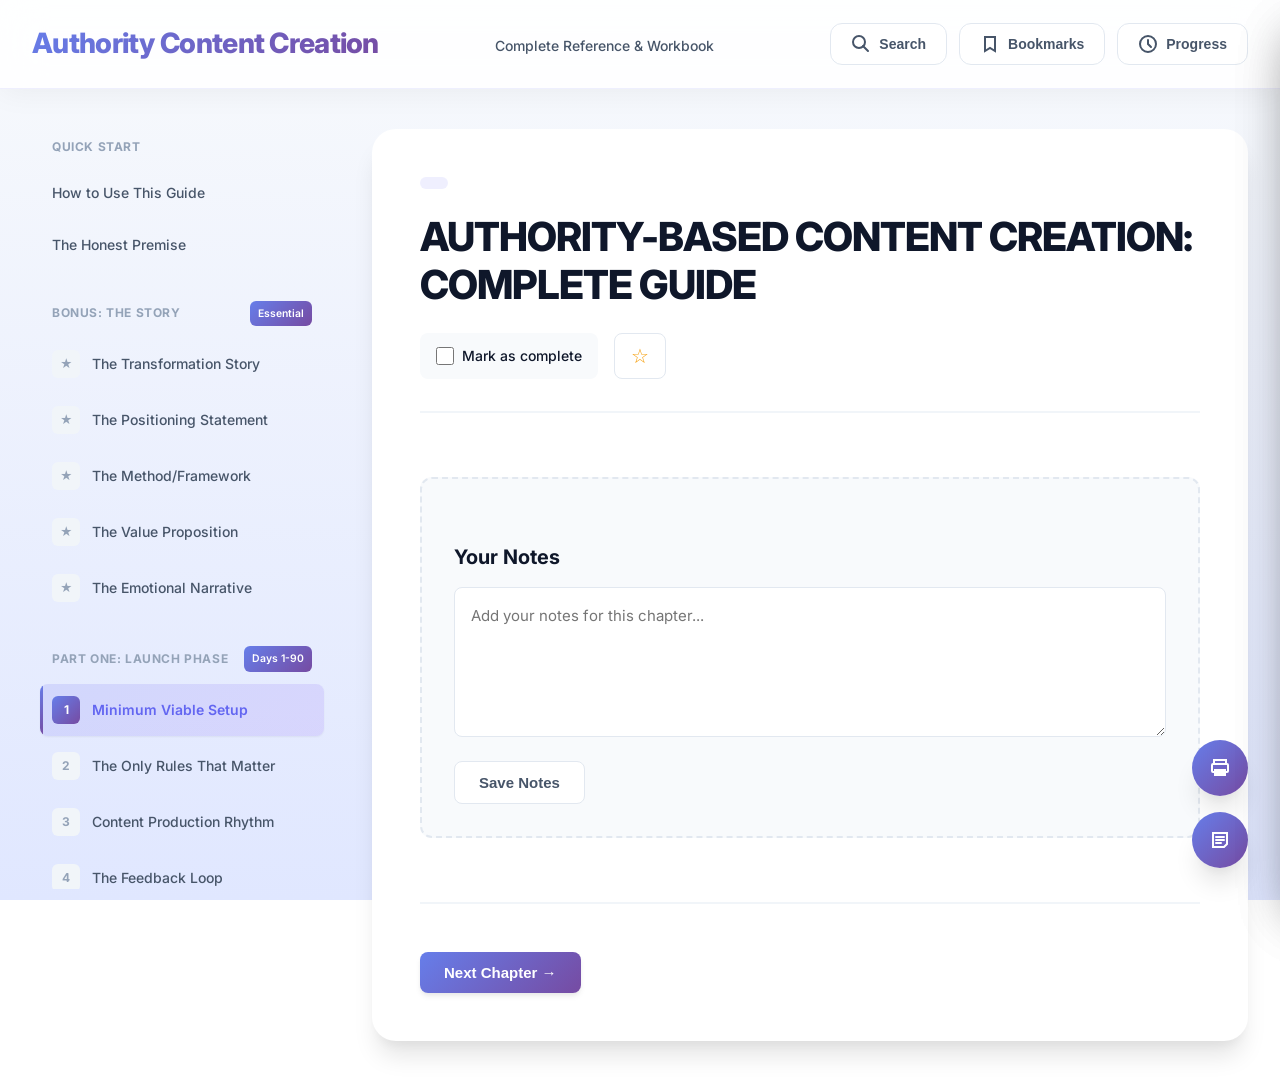
==== commit f23e4497: "Redesign reference site with beautiful modern UI and add Story/Narrative guide MAJOR UI/UX IMPROVEME" ====
--- a/index.html
+++ b/index.html
@@ -92,6 +92,33 @@
 
             <div class="nav-section">
                 <div class="nav-header">
+                    <h3>Bonus: The Story</h3>
+                    <span class="phase-tag">Essential</span>
+                </div>
+                <a href="#story-1" class="nav-link">
+                    <span class="chapter-num">★</span>
+                    The Transformation Story
+                </a>
+                <a href="#story-2" class="nav-link">
+                    <span class="chapter-num">★</span>
+                    The Positioning Statement
+                </a>
+                <a href="#story-3" class="nav-link">
+                    <span class="chapter-num">★</span>
+                    The Method/Framework
+                </a>
+                <a href="#story-4" class="nav-link">
+                    <span class="chapter-num">★</span>
+                    The Value Proposition
+                </a>
+                <a href="#story-5" class="nav-link">
+                    <span class="chapter-num">★</span>
+                    The Emotional Narrative
+                </a>
+            </div>
+
+            <div class="nav-section">
+                <div class="nav-header">
                     <h3>Part One: Launch Phase</h3>
                     <span class="phase-tag">Days 1-90</span>
                 </div>
--- a/reference-styles.css
+++ b/reference-styles.css
@@ -1,3 +1,7 @@
+/* ============================================================================
+   AUTHORITY CONTENT REFERENCE - MODERN DESIGN SYSTEM
+   ============================================================================ */
+
 /* Reset & Base */
 * {
     margin: 0;
@@ -6,41 +10,86 @@
 }
 
 :root {
+    /* Color Palette - Modern & Sophisticated */
     --primary: #6366F1;
     --primary-dark: #4F46E5;
+    --primary-light: #818CF8;
+    --accent: #EC4899;
+    --accent-light: #F472B6;
     --secondary: #8B5CF6;
-    --text-dark: #1F2937;
-    --text-medium: #4B5563;
-    --text-light: #6B7280;
-    --bg-main: #FFFFFF;
-    --bg-secondary: #F9FAFB;
-    --bg-tertiary: #F3F4F6;
-    --border: #E5E7EB;
     --success: #10B981;
     --warning: #F59E0B;
     --danger: #EF4444;
+
+    /* Neutrals */
+    --text-primary: #0F172A;
+    --text-secondary: #475569;
+    --text-tertiary: #94A3B8;
+    --bg-primary: #FFFFFF;
+    --bg-secondary: #F8FAFC;
+    --bg-tertiary: #F1F5F9;
+    --border: #E2E8F0;
+    --border-light: #F1F5F9;
+
+    /* Gradients */
+    --gradient-primary: linear-gradient(135deg, #667eea 0%, #764ba2 100%);
+    --gradient-accent: linear-gradient(135deg, #f093fb 0%, #f5576c 100%);
+    --gradient-success: linear-gradient(135deg, #4facfe 0%, #00f2fe 100%);
+    --gradient-warm: linear-gradient(135deg, #fa709a 0%, #fee140 100%);
+
+    /* Shadows */
     --shadow-sm: 0 1px 2px 0 rgb(0 0 0 / 0.05);
-    --shadow-md: 0 4px 6px -1px rgb(0 0 0 / 0.1);
-    --shadow-lg: 0 10px 15px -3px rgb(0 0 0 / 0.1);
-    --shadow-xl: 0 20px 25px -5px rgb(0 0 0 / 0.1);
+    --shadow-md: 0 4px 6px -1px rgb(0 0 0 / 0.08), 0 2px 4px -1px rgb(0 0 0 / 0.04);
+    --shadow-lg: 0 10px 15px -3px rgb(0 0 0 / 0.1), 0 4px 6px -2px rgb(0 0 0 / 0.05);
+    --shadow-xl: 0 20px 25px -5px rgb(0 0 0 / 0.1), 0 10px 10px -5px rgb(0 0 0 / 0.04);
+    --shadow-2xl: 0 25px 50px -12px rgb(0 0 0 / 0.25);
+    --shadow-glow: 0 0 20px rgb(99 102 241 / 0.3);
+
+    /* Spacing */
+    --space-xs: 0.25rem;
+    --space-sm: 0.5rem;
+    --space-md: 1rem;
+    --space-lg: 1.5rem;
+    --space-xl: 2rem;
+    --space-2xl: 3rem;
+
+    /* Border Radius */
+    --radius-sm: 0.375rem;
+    --radius-md: 0.5rem;
+    --radius-lg: 0.75rem;
+    --radius-xl: 1rem;
+    --radius-2xl: 1.5rem;
+
+    /* Transitions */
+    --transition-fast: 150ms cubic-bezier(0.4, 0, 0.2, 1);
+    --transition-base: 200ms cubic-bezier(0.4, 0, 0.2, 1);
+    --transition-slow: 300ms cubic-bezier(0.4, 0, 0.2, 1);
 }
 
 body {
-    font-family: 'Inter', -apple-system, BlinkMacSystemFont, 'Segoe UI', sans-serif;
-    color: var(--text-dark);
-    line-height: 1.6;
-    background: var(--bg-secondary);
-}
-
-/* Header */
+    font-family: 'Inter', -apple-system, BlinkMacSystemFont, 'Segoe UI', Roboto, sans-serif;
+    color: var(--text-primary);
+    line-height: 1.7;
+    background: linear-gradient(to bottom, #f8fafc 0%, #e0e7ff 100%);
+    background-attachment: fixed;
+    -webkit-font-smoothing: antialiased;
+    -moz-osx-font-smoothing: grayscale;
+}
+
+/* ============================================================================
+   HEADER - Beautiful Glassmorphism Effect
+   ============================================================================ */
+
 .main-header {
-    background: white;
-    border-bottom: 1px solid var(--border);
-    padding: 1.5rem 2rem;
+    background: rgba(255, 255, 255, 0.85);
+    backdrop-filter: blur(20px) saturate(180%);
+    -webkit-backdrop-filter: blur(20px) saturate(180%);
+    border-bottom: 1px solid rgba(99, 102, 241, 0.1);
+    padding: 1.25rem 2rem;
     position: sticky;
     top: 0;
     z-index: 100;
-    box-shadow: var(--shadow-sm);
+    box-shadow: 0 4px 30px rgba(0, 0, 0, 0.05);
 }
 
 .header-content {
@@ -52,15 +101,20 @@
 }
 
 .main-header h1 {
-    font-size: 1.5rem;
+    font-size: 1.75rem;
     font-weight: 800;
-    color: var(--primary);
+    background: var(--gradient-primary);
+    -webkit-background-clip: text;
+    -webkit-text-fill-color: transparent;
+    background-clip: text;
+    letter-spacing: -0.025em;
 }
 
 .subtitle {
     font-size: 0.875rem;
-    color: var(--text-light);
+    color: var(--text-secondary);
     margin-top: 0.25rem;
+    font-weight: 500;
 }
 
 .header-actions {
@@ -72,45 +126,90 @@
     display: flex;
     align-items: center;
     gap: 0.5rem;
-    padding: 0.5rem 1rem;
-    background: var(--bg-secondary);
-    border: 1px solid var(--border);
-    border-radius: 0.5rem;
-    color: var(--text-medium);
+    padding: 0.625rem 1.25rem;
+    background: white;
+    border: 1.5px solid var(--border);
+    border-radius: var(--radius-lg);
+    color: var(--text-secondary);
     font-size: 0.875rem;
-    font-weight: 500;
+    font-weight: 600;
     cursor: pointer;
-    transition: all 0.2s;
+    transition: all var(--transition-base);
+    position: relative;
+    overflow: hidden;
+}
+
+.icon-btn::before {
+    content: '';
+    position: absolute;
+    top: 0;
+    left: 0;
+    width: 100%;
+    height: 100%;
+    background: var(--gradient-primary);
+    opacity: 0;
+    transition: opacity var(--transition-base);
+}
+
+.icon-btn:hover::before {
+    opacity: 1;
 }
 
 .icon-btn:hover {
-    background: var(--primary);
     color: white;
     border-color: var(--primary);
-}
-
-/* Main Layout */
+    transform: translateY(-1px);
+    box-shadow: var(--shadow-md);
+}
+
+.icon-btn svg,
+.icon-btn span {
+    position: relative;
+    z-index: 1;
+}
+
+/* ============================================================================
+   MAIN LAYOUT - Grid System
+   ============================================================================ */
+
 .main-layout {
     max-width: 1400px;
     margin: 0 auto;
     display: grid;
-    grid-template-columns: 280px 1fr;
-    gap: 2rem;
-    padding: 2rem;
+    grid-template-columns: 300px 1fr;
+    gap: 2.5rem;
+    padding: 2.5rem 2rem;
     min-height: calc(100vh - 80px);
 }
 
-/* Side Navigation */
+/* ============================================================================
+   SIDE NAVIGATION - Elegant & Modern
+   ============================================================================ */
+
 .side-nav {
-    background: white;
-    border-radius: 1rem;
-    padding: 1.5rem;
-    height: fit-content;
     position: sticky;
-    top: 100px;
-    box-shadow: var(--shadow-md);
-    max-height: calc(100vh - 120px);
+    top: 120px;
+    max-height: calc(100vh - 140px);
     overflow-y: auto;
+    overflow-x: hidden;
+    padding: 0.5rem;
+}
+
+.side-nav::-webkit-scrollbar {
+    width: 6px;
+}
+
+.side-nav::-webkit-scrollbar-track {
+    background: transparent;
+}
+
+.side-nav::-webkit-scrollbar-thumb {
+    background: var(--border);
+    border-radius: 10px;
+}
+
+.side-nav::-webkit-scrollbar-thumb:hover {
+    background: var(--text-tertiary);
 }
 
 .nav-section {
@@ -122,24 +221,23 @@
     justify-content: space-between;
     align-items: center;
     margin-bottom: 0.75rem;
-    padding-bottom: 0.5rem;
-    border-bottom: 2px solid var(--border);
+    padding: 0 0.75rem;
 }
 
 .nav-header h3 {
-    font-size: 0.875rem;
+    font-size: 0.75rem;
     font-weight: 700;
     text-transform: uppercase;
     letter-spacing: 0.05em;
-    color: var(--text-medium);
+    color: var(--text-tertiary);
 }
 
 .phase-tag {
-    font-size: 0.75rem;
+    font-size: 0.65rem;
     padding: 0.25rem 0.5rem;
-    background: var(--primary);
+    background: var(--gradient-primary);
     color: white;
-    border-radius: 0.25rem;
+    border-radius: var(--radius-sm);
     font-weight: 600;
 }
 
@@ -147,454 +245,712 @@
     display: flex;
     align-items: center;
     gap: 0.75rem;
-    padding: 0.625rem 0.75rem;
-    margin: 0.25rem 0;
-    color: var(--text-medium);
+    padding: 0.75rem;
+    margin-bottom: 0.25rem;
+    color: var(--text-secondary);
     text-decoration: none;
-    border-radius: 0.5rem;
+    border-radius: var(--radius-md);
     font-size: 0.875rem;
-    transition: all 0.2s;
+    font-weight: 500;
+    transition: all var(--transition-base);
     position: relative;
+    overflow: hidden;
+}
+
+.nav-link::before {
+    content: '';
+    position: absolute;
+    left: 0;
+    top: 0;
+    height: 100%;
+    width: 3px;
+    background: var(--gradient-primary);
+    transform: scaleY(0);
+    transition: transform var(--transition-base);
 }
 
 .nav-link:hover {
-    background: var(--bg-secondary);
+    background: rgba(99, 102, 241, 0.08);
     color: var(--primary);
+    transform: translateX(4px);
+}
+
+.nav-link:hover::before {
+    transform: scaleY(1);
 }
 
 .nav-link.active {
-    background: var(--primary);
-    color: white;
+    background: linear-gradient(135deg, rgba(99, 102, 241, 0.15) 0%, rgba(139, 92, 246, 0.15) 100%);
+    color: var(--primary);
     font-weight: 600;
+    box-shadow: var(--shadow-sm);
+}
+
+.nav-link.active::before {
+    transform: scaleY(1);
 }
 
 .nav-link.completed::after {
     content: '✓';
-    position: absolute;
-    right: 0.75rem;
+    margin-left: auto;
     color: var(--success);
     font-weight: 700;
+    font-size: 1rem;
 }
 
 .chapter-num {
     display: flex;
     align-items: center;
     justify-content: center;
-    width: 1.5rem;
-    height: 1.5rem;
+    width: 28px;
+    height: 28px;
     background: var(--bg-tertiary);
-    color: var(--text-medium);
-    border-radius: 0.375rem;
+    border-radius: var(--radius-sm);
     font-size: 0.75rem;
     font-weight: 700;
+    color: var(--text-tertiary);
     flex-shrink: 0;
+    transition: all var(--transition-base);
+}
+
+.nav-link:hover .chapter-num {
+    background: var(--gradient-primary);
+    color: white;
+    transform: scale(1.1);
 }
 
 .nav-link.active .chapter-num {
-    background: rgba(255, 255, 255, 0.2);
+    background: var(--gradient-primary);
     color: white;
 }
 
-/* Main Content */
+/* ============================================================================
+   MAIN CONTENT - Beautiful Cards & Typography
+   ============================================================================ */
+
 .main-content {
     background: white;
-    border-radius: 1rem;
+    border-radius: var(--radius-2xl);
+    box-shadow: var(--shadow-xl);
     padding: 3rem;
-    box-shadow: var(--shadow-md);
     min-height: 600px;
 }
 
-.content-header {
-    margin-bottom: 2rem;
-    padding-bottom: 1.5rem;
-    border-bottom: 2px solid var(--border);
-}
-
-.content-header h1 {
+#content-area {
+    max-width: 900px;
+}
+
+.loading {
+    text-align: center;
+    padding: 4rem 2rem;
+    color: var(--text-tertiary);
+    font-size: 1.125rem;
+}
+
+/* Chapter Content Styling */
+.chapter-content {
+    animation: fadeIn 0.4s ease-out;
+}
+
+@keyframes fadeIn {
+    from {
+        opacity: 0;
+        transform: translateY(10px);
+    }
+    to {
+        opacity: 1;
+        transform: translateY(0);
+    }
+}
+
+.chapter-header {
+    margin-bottom: 3rem;
+    padding-bottom: 2rem;
+    border-bottom: 2px solid var(--border-light);
+}
+
+.chapter-label {
+    display: inline-block;
+    font-size: 0.75rem;
+    font-weight: 700;
+    text-transform: uppercase;
+    letter-spacing: 0.05em;
+    color: var(--primary);
+    background: rgba(99, 102, 241, 0.1);
+    padding: 0.375rem 0.875rem;
+    border-radius: var(--radius-md);
+    margin-bottom: 1rem;
+}
+
+.chapter-content h1 {
     font-size: 2.5rem;
     font-weight: 800;
-    color: var(--text-dark);
-    margin-bottom: 0.5rem;
-}
-
-.content-meta {
-    display: flex;
-    gap: 1.5rem;
+    color: var(--text-primary);
+    line-height: 1.2;
+    margin-bottom: 1rem;
+    letter-spacing: -0.025em;
+}
+
+.chapter-actions {
+    display: flex;
+    gap: 1rem;
+    margin-top: 1.5rem;
+    flex-wrap: wrap;
+}
+
+.checkbox-wrapper {
+    display: flex;
+    align-items: center;
+    gap: 0.5rem;
+    padding: 0.625rem 1rem;
+    background: var(--bg-secondary);
+    border-radius: var(--radius-md);
+    cursor: pointer;
+    transition: all var(--transition-base);
+    font-weight: 500;
     font-size: 0.875rem;
-    color: var(--text-light);
-}
-
-.content-body {
+}
+
+.checkbox-wrapper:hover {
+    background: rgba(16, 185, 129, 0.1);
+    color: var(--success);
+}
+
+.checkbox-wrapper input[type="checkbox"] {
+    width: 18px;
+    height: 18px;
+    cursor: pointer;
+    accent-color: var(--success);
+}
+
+.btn-icon {
+    padding: 0.625rem 1rem;
+    background: white;
+    border: 1.5px solid var(--border);
+    border-radius: var(--radius-md);
+    cursor: pointer;
+    font-size: 1.25rem;
+    color: var(--warning);
+    transition: all var(--transition-base);
+}
+
+.btn-icon:hover {
+    background: rgba(245, 158, 11, 0.1);
+    border-color: var(--warning);
+    transform: scale(1.05);
+}
+
+/* Typography */
+.chapter-content h2 {
+    font-size: 2rem;
+    font-weight: 700;
+    color: var(--text-primary);
+    margin: 2.5rem 0 1.25rem;
+    line-height: 1.3;
+    letter-spacing: -0.02em;
+}
+
+.chapter-content h3 {
+    font-size: 1.5rem;
+    font-weight: 700;
+    color: var(--text-primary);
+    margin: 2rem 0 1rem;
+    line-height: 1.4;
+    position: relative;
+    padding-left: 1.25rem;
+}
+
+.chapter-content h3::before {
+    content: '';
+    position: absolute;
+    left: 0;
+    top: 0.5rem;
+    width: 4px;
+    height: 1.5rem;
+    background: var(--gradient-primary);
+    border-radius: 2px;
+}
+
+.chapter-content h4 {
+    font-size: 1.125rem;
+    font-weight: 600;
+    color: var(--text-secondary);
+    margin: 1.5rem 0 0.75rem;
+}
+
+.chapter-content p {
     font-size: 1.0625rem;
     line-height: 1.8;
-    color: var(--text-medium);
-}
-
-.content-body h2 {
-    font-size: 1.875rem;
-    font-weight: 700;
-    color: var(--text-dark);
-    margin: 2.5rem 0 1.25rem;
-}
-
-.content-body h3 {
-    font-size: 1.5rem;
+    color: var(--text-secondary);
+    margin-bottom: 1.25rem;
+}
+
+.chapter-content strong {
+    color: var(--text-primary);
     font-weight: 600;
-    color: var(--text-dark);
-    margin: 2rem 0 1rem;
-}
-
-.content-body h4 {
+}
+
+.chapter-content em {
+    color: var(--accent);
+    font-style: italic;
+}
+
+/* Lists */
+.chapter-content ul,
+.chapter-content ol {
+    margin: 1.25rem 0 1.25rem 1.5rem;
+    color: var(--text-secondary);
+}
+
+.chapter-content li {
+    margin-bottom: 0.75rem;
+    line-height: 1.7;
+    font-size: 1.0625rem;
+    padding-left: 0.5rem;
+}
+
+.chapter-content ul li::marker {
+    color: var(--primary);
+}
+
+.chapter-content ol li::marker {
+    color: var(--primary);
+    font-weight: 600;
+}
+
+/* Callout Boxes - Beautiful Cards */
+.callout {
+    padding: 1.5rem;
+    border-radius: var(--radius-lg);
+    margin: 2rem 0;
+    border-left: 4px solid;
+    box-shadow: var(--shadow-md);
+    animation: slideIn 0.3s ease-out;
+}
+
+@keyframes slideIn {
+    from {
+        opacity: 0;
+        transform: translateX(-10px);
+    }
+    to {
+        opacity: 1;
+        transform: translateX(0);
+    }
+}
+
+.callout-info {
+    background: linear-gradient(135deg, rgba(99, 102, 241, 0.05) 0%, rgba(139, 92, 246, 0.05) 100%);
+    border-color: var(--primary);
+}
+
+.callout-warning {
+    background: linear-gradient(135deg, rgba(245, 158, 11, 0.05) 0%, rgba(251, 191, 36, 0.05) 100%);
+    border-color: var(--warning);
+}
+
+.callout-success {
+    background: linear-gradient(135deg, rgba(16, 185, 129, 0.05) 0%, rgba(52, 211, 153, 0.05) 100%);
+    border-color: var(--success);
+}
+
+.callout-danger {
+    background: linear-gradient(135deg, rgba(239, 68, 68, 0.05) 0%, rgba(248, 113, 113, 0.05) 100%);
+    border-color: var(--danger);
+}
+
+.callout h3 {
+    margin-top: 0;
+    margin-bottom: 0.75rem;
     font-size: 1.125rem;
+    padding-left: 0;
+}
+
+.callout h3::before {
+    display: none;
+}
+
+.callout p:last-child {
+    margin-bottom: 0;
+}
+
+/* Notes Section */
+.chapter-notes {
+    margin-top: 4rem;
+    padding: 2rem;
+    background: var(--bg-secondary);
+    border-radius: var(--radius-lg);
+    border: 2px dashed var(--border);
+}
+
+.chapter-notes h3 {
+    font-size: 1.25rem;
+    margin-bottom: 1rem;
+    padding-left: 0;
+}
+
+.chapter-notes h3::before {
+    display: none;
+}
+
+.chapter-notes textarea {
+    width: 100%;
+    min-height: 150px;
+    padding: 1rem;
+    border: 1.5px solid var(--border);
+    border-radius: var(--radius-md);
+    font-family: inherit;
+    font-size: 0.9375rem;
+    line-height: 1.6;
+    resize: vertical;
+    transition: all var(--transition-base);
+}
+
+.chapter-notes textarea:focus {
+    outline: none;
+    border-color: var(--primary);
+    box-shadow: 0 0 0 3px rgba(99, 102, 241, 0.1);
+}
+
+/* Buttons */
+.btn-primary,
+.btn-secondary,
+.btn-success {
+    padding: 0.75rem 1.5rem;
+    border-radius: var(--radius-md);
     font-weight: 600;
-    color: var(--text-dark);
-    margin: 1.5rem 0 0.75rem;
-}
-
-.content-body p {
-    margin: 1rem 0;
-}
-
-.content-body ul,
-.content-body ol {
-    margin: 1rem 0 1rem 2rem;
-}
-
-.content-body li {
-    margin: 0.5rem 0;
-}
-
-.content-body strong {
-    color: var(--text-dark);
-    font-weight: 600;
-}
-
-.content-body code {
-    background: var(--bg-tertiary);
-    padding: 0.125rem 0.375rem;
-    border-radius: 0.25rem;
-    font-family: 'Monaco', 'Courier New', monospace;
-    font-size: 0.875em;
-}
-
-.content-body pre {
-    background: var(--bg-tertiary);
-    padding: 1rem;
-    border-radius: 0.5rem;
-    overflow-x: auto;
-    margin: 1.5rem 0;
-}
-
-/* Callout Boxes */
-.callout {
-    padding: 1.25rem;
-    border-radius: 0.75rem;
-    margin: 1.5rem 0;
-    border-left: 4px solid;
-}
-
-.callout-info {
-    background: #EFF6FF;
+    font-size: 0.9375rem;
+    cursor: pointer;
+    border: none;
+    transition: all var(--transition-base);
+    margin-top: 1rem;
+}
+
+.btn-primary {
+    background: var(--gradient-primary);
+    color: white;
+    box-shadow: var(--shadow-md);
+}
+
+.btn-primary:hover {
+    transform: translateY(-2px);
+    box-shadow: var(--shadow-lg), var(--shadow-glow);
+}
+
+.btn-secondary {
+    background: white;
+    color: var(--text-secondary);
+    border: 1.5px solid var(--border);
+}
+
+.btn-secondary:hover {
+    background: var(--bg-secondary);
     border-color: var(--primary);
-    color: #1E40AF;
-}
-
-.callout-warning {
-    background: #FEF3C7;
-    border-color: var(--warning);
-    color: #92400E;
-}
-
-.callout-success {
-    background: #D1FAE5;
-    border-color: var(--success);
-    color: #065F46;
-}
-
-.callout-danger {
-    background: #FEE2E2;
-    border-color: var(--danger);
-    color: #991B1B;
-}
-
-.callout-title {
-    font-weight: 700;
-    margin-bottom: 0.5rem;
-    font-size: 1.0625rem;
-}
-
-/* Checklists */
-.checklist {
-    background: var(--bg-secondary);
-    padding: 1.5rem;
-    border-radius: 0.75rem;
-    margin: 1.5rem 0;
-}
-
-.checklist-item {
-    display: flex;
-    align-items: flex-start;
-    gap: 0.75rem;
-    padding: 0.75rem 0;
-    border-bottom: 1px solid var(--border);
-}
-
-.checklist-item:last-child {
-    border-bottom: none;
-}
-
-.checklist-checkbox {
-    width: 1.25rem;
-    height: 1.25rem;
-    margin-top: 0.125rem;
-    cursor: pointer;
-    accent-color: var(--primary);
-}
-
-.checklist-item.completed {
-    opacity: 0.6;
-}
-
-.checklist-item.completed label {
-    text-decoration: line-through;
-}
-
-/* Search Overlay */
+    color: var(--primary);
+}
+
+.btn-success {
+    background: var(--success);
+    color: white;
+}
+
+/* Chapter Navigation */
+.chapter-navigation {
+    display: flex;
+    justify-content: space-between;
+    margin-top: 4rem;
+    padding-top: 2rem;
+    border-top: 2px solid var(--border-light);
+    gap: 1rem;
+}
+
+/* ============================================================================
+   SEARCH OVERLAY
+   ============================================================================ */
+
 .overlay {
     position: fixed;
     top: 0;
     left: 0;
-    right: 0;
-    bottom: 0;
-    background: rgba(0, 0, 0, 0.7);
-    backdrop-filter: blur(4px);
+    width: 100%;
+    height: 100%;
+    background: rgba(15, 23, 42, 0.6);
+    backdrop-filter: blur(8px);
     z-index: 200;
     display: flex;
     align-items: flex-start;
     justify-content: center;
     padding-top: 10vh;
+    transition: all var(--transition-slow);
 }
 
 .overlay.hidden {
-    display: none;
+    opacity: 0;
+    pointer-events: none;
 }
 
 .search-container {
     background: white;
+    border-radius: var(--radius-2xl);
+    padding: 2rem;
     width: 90%;
     max-width: 700px;
-    border-radius: 1rem;
-    box-shadow: var(--shadow-xl);
-    position: relative;
+    max-height: 80vh;
+    overflow: hidden;
+    box-shadow: var(--shadow-2xl);
+    animation: scaleIn 0.3s ease-out;
+}
+
+@keyframes scaleIn {
+    from {
+        opacity: 0;
+        transform: scale(0.95);
+    }
+    to {
+        opacity: 1;
+        transform: scale(1);
+    }
 }
 
 #search-input {
     width: 100%;
-    padding: 1.25rem 3rem 1.25rem 1.5rem;
+    padding: 1rem 1.5rem;
+    border: 2px solid var(--border);
+    border-radius: var(--radius-lg);
     font-size: 1.125rem;
-    border: none;
-    border-bottom: 2px solid var(--border);
+    font-family: inherit;
+    margin-bottom: 1.5rem;
+    transition: all var(--transition-base);
+}
+
+#search-input:focus {
     outline: none;
-    font-family: inherit;
-}
-
-#search-input:focus {
     border-color: var(--primary);
+    box-shadow: 0 0 0 4px rgba(99, 102, 241, 0.1);
 }
 
 .search-results {
     max-height: 60vh;
     overflow-y: auto;
-    padding: 1rem;
-}
-
-.search-result-item {
-    padding: 1rem;
-    border-radius: 0.5rem;
-    margin: 0.5rem 0;
+    padding-right: 0.5rem;
+}
+
+.search-result {
+    padding: 1.25rem;
+    border-radius: var(--radius-lg);
     cursor: pointer;
-    transition: all 0.2s;
-}
-
-.search-result-item:hover {
+    margin-bottom: 0.75rem;
+    border: 1px solid var(--border);
+    transition: all var(--transition-base);
+}
+
+.search-result:hover {
     background: var(--bg-secondary);
-}
-
-.result-title {
+    border-color: var(--primary);
+    transform: translateX(4px);
+    box-shadow: var(--shadow-md);
+}
+
+.search-result h4 {
+    color: var(--primary);
+    margin-bottom: 0.5rem;
     font-weight: 600;
-    color: var(--text-dark);
-    margin-bottom: 0.25rem;
-}
-
-.result-excerpt {
-    font-size: 0.875rem;
-    color: var(--text-light);
-    line-height: 1.5;
-}
-
-.result-excerpt mark {
-    background: #FEF3C7;
+}
+
+.search-result p {
+    color: var(--text-secondary);
+    font-size: 0.9375rem;
+    line-height: 1.6;
+}
+
+.search-result mark {
+    background: rgba(99, 102, 241, 0.2);
+    color: var(--primary);
     padding: 0.125rem 0.25rem;
-    border-radius: 0.125rem;
+    border-radius: 0.25rem;
+    font-weight: 600;
+}
+
+.search-empty {
+    text-align: center;
+    padding: 3rem 2rem;
+    color: var(--text-tertiary);
 }
 
 .close-btn {
     position: absolute;
-    top: 1rem;
-    right: 1rem;
+    top: 1.5rem;
+    right: 1.5rem;
     background: none;
     border: none;
     font-size: 2rem;
-    color: var(--text-light);
+    color: var(--text-tertiary);
     cursor: pointer;
-    width: 2.5rem;
-    height: 2.5rem;
+    width: 40px;
+    height: 40px;
     display: flex;
     align-items: center;
     justify-content: center;
-    border-radius: 0.5rem;
-    transition: all 0.2s;
+    border-radius: var(--radius-md);
+    transition: all var(--transition-base);
 }
 
 .close-btn:hover {
     background: var(--bg-secondary);
-    color: var(--text-dark);
-}
-
-/* Sidebars */
+    color: var(--text-primary);
+}
+
+/* ============================================================================
+   SIDEBARS - Bookmarks & Progress
+   ============================================================================ */
+
 .sidebar {
     position: fixed;
     top: 0;
-    right: 0;
+    right: -400px;
     width: 400px;
     height: 100vh;
     background: white;
-    box-shadow: var(--shadow-xl);
+    box-shadow: var(--shadow-2xl);
     z-index: 150;
+    transition: right var(--transition-slow);
     display: flex;
     flex-direction: column;
-    transform: translateX(100%);
-    transition: transform 0.3s ease;
-}
-
-.sidebar:not(.hidden) {
-    transform: translateX(0);
-}
-
-.sidebar.hidden {
-    transform: translateX(100%);
+}
+
+.sidebar.active {
+    right: 0;
 }
 
 .sidebar-header {
-    padding: 1.5rem;
+    padding: 2rem;
     border-bottom: 1px solid var(--border);
     display: flex;
     justify-content: space-between;
     align-items: center;
+    background: var(--gradient-primary);
+    color: white;
 }
 
 .sidebar-header h3 {
     font-size: 1.25rem;
     font-weight: 700;
+}
+
+.sidebar-header .close-btn {
+    position: static;
+    color: white;
 }
 
 .bookmark-list,
 .progress-list {
     flex: 1;
     overflow-y: auto;
-    padding: 1rem;
-}
-
-.empty-state {
-    text-align: center;
-    color: var(--text-light);
-    padding: 3rem 2rem;
-    font-size: 0.875rem;
+    padding: 1.5rem;
 }
 
 .bookmark-item,
 .progress-item {
     padding: 1rem;
-    border: 1px solid var(--border);
-    border-radius: 0.5rem;
     margin-bottom: 0.75rem;
-    cursor: pointer;
-    transition: all 0.2s;
+    background: var(--bg-secondary);
+    border-radius: var(--radius-md);
+    display: flex;
+    justify-content: space-between;
+    align-items: center;
+    transition: all var(--transition-base);
 }
 
 .bookmark-item:hover,
 .progress-item:hover {
-    border-color: var(--primary);
-    box-shadow: var(--shadow-sm);
-}
-
-.bookmark-title,
-.progress-title {
-    font-weight: 600;
-    color: var(--text-dark);
-    margin-bottom: 0.25rem;
-}
-
-.bookmark-meta,
-.progress-meta {
-    font-size: 0.75rem;
-    color: var(--text-light);
-}
-
-/* Progress */
+    background: rgba(99, 102, 241, 0.1);
+    transform: translateX(-4px);
+}
+
+.bookmark-item a {
+    color: var(--text-primary);
+    text-decoration: none;
+    font-weight: 500;
+    flex: 1;
+}
+
+.remove-bookmark {
+    background: none;
+    border: none;
+    font-size: 1.5rem;
+    color: var(--text-tertiary);
+    cursor: pointer;
+    width: 32px;
+    height: 32px;
+    border-radius: var(--radius-sm);
+    transition: all var(--transition-base);
+}
+
+.remove-bookmark:hover {
+    background: var(--danger);
+    color: white;
+}
+
 .progress-overview {
     padding: 1.5rem;
     background: var(--bg-secondary);
-    border-bottom: 1px solid var(--border);
+    margin-bottom: 1.5rem;
+    border-radius: var(--radius-lg);
 }
 
 .progress-stat {
     display: flex;
     justify-content: space-between;
-    align-items: center;
     margin-bottom: 1rem;
 }
 
 .stat-label {
-    font-size: 0.875rem;
-    color: var(--text-light);
+    color: var(--text-secondary);
     font-weight: 500;
 }
 
 .stat-value {
-    font-size: 1.5rem;
-    font-weight: 800;
     color: var(--primary);
+    font-weight: 700;
+    font-size: 1.25rem;
 }
 
 .progress-bar {
-    height: 0.5rem;
-    background: var(--border);
-    border-radius: 1rem;
+    width: 100%;
+    height: 12px;
+    background: var(--bg-tertiary);
+    border-radius: 999px;
     overflow: hidden;
 }
 
 .progress-fill {
     height: 100%;
-    background: linear-gradient(90deg, var(--primary), var(--secondary));
-    border-radius: 1rem;
-    transition: width 0.5s ease;
-}
-
-.progress-item {
-    display: flex;
-    justify-content: space-between;
-    align-items: center;
-}
-
-.progress-check {
-    width: 1.25rem;
-    height: 1.25rem;
-    cursor: pointer;
-    accent-color: var(--primary);
-}
-
-/* Floating Action Buttons */
+    background: var(--gradient-primary);
+    transition: width var(--transition-slow);
+    border-radius: 999px;
+}
+
+.progress-item.completed {
+    background: rgba(16, 185, 129, 0.1);
+}
+
+.progress-item input[type="checkbox"] {
+    margin-right: 0.75rem;
+    width: 18px;
+    height: 18px;
+    accent-color: var(--success);
+}
+
+.empty-state {
+    text-align: center;
+    padding: 3rem 2rem;
+    color: var(--text-tertiary);
+}
+
+/* ============================================================================
+   FLOATING ACTION BUTTONS
+   ============================================================================ */
+
 .fab-container {
     position: fixed;
     bottom: 2rem;
@@ -602,113 +958,134 @@
     display: flex;
     flex-direction: column;
     gap: 1rem;
-    z-index: 90;
+    z-index: 50;
 }
 
 .fab {
-    width: 3.5rem;
-    height: 3.5rem;
+    width: 56px;
+    height: 56px;
     border-radius: 50%;
-    background: var(--primary);
+    background: var(--gradient-primary);
+    border: none;
     color: white;
-    border: none;
     cursor: pointer;
     display: flex;
     align-items: center;
     justify-content: center;
-    box-shadow: var(--shadow-lg);
-    transition: all 0.2s;
+    box-shadow: var(--shadow-xl);
+    transition: all var(--transition-base);
 }
 
 .fab:hover {
-    background: var(--primary-dark);
-    transform: scale(1.1);
-    box-shadow: var(--shadow-xl);
+    transform: scale(1.1) rotate(5deg);
+    box-shadow: var(--shadow-2xl), var(--shadow-glow);
 }
 
 .fab.hidden {
-    display: none;
-}
-
-/* Loading State */
-.loading {
-    text-align: center;
-    padding: 4rem;
-    color: var(--text-light);
-    font-size: 1.125rem;
-}
-
-/* Responsive */
+    opacity: 0;
+    pointer-events: none;
+    transform: scale(0);
+}
+
+/* ============================================================================
+   RESPONSIVE DESIGN
+   ============================================================================ */
+
 @media (max-width: 1024px) {
     .main-layout {
         grid-template-columns: 1fr;
+        gap: 1.5rem;
+        padding: 1.5rem;
     }
 
     .side-nav {
-        display: none;
+        position: static;
+        max-height: none;
+        overflow: visible;
+        background: white;
+        padding: 1.5rem;
+        border-radius: var(--radius-2xl);
+        box-shadow: var(--shadow-lg);
+    }
+
+    .main-content {
+        padding: 2rem;
+    }
+}
+
+@media (max-width: 768px) {
+    .header-content {
+        flex-direction: column;
+        gap: 1rem;
+        align-items: flex-start;
+    }
+
+    .header-actions {
+        width: 100%;
+        justify-content: space-between;
+    }
+
+    .icon-btn {
+        flex: 1;
+        justify-content: center;
+    }
+
+    .main-header h1 {
+        font-size: 1.5rem;
+    }
+
+    .chapter-content h1 {
+        font-size: 2rem;
+    }
+
+    .chapter-content h2 {
+        font-size: 1.5rem;
+    }
+
+    .main-content {
+        padding: 1.5rem;
     }
 
     .sidebar {
         width: 100%;
-    }
-
-    .main-content {
-        padding: 2rem;
-    }
-}
-
-@media (max-width: 640px) {
-    .main-header {
-        padding: 1rem;
-    }
-
-    .header-content {
-        flex-direction: column;
-        align-items: flex-start;
-        gap: 1rem;
-    }
-
-    .main-content {
-        padding: 1.5rem;
-    }
-
-    .content-header h1 {
-        font-size: 1.75rem;
+        right: -100%;
     }
 
     .fab-container {
         bottom: 1rem;
         right: 1rem;
     }
-
-    .fab {
-        width: 3rem;
-        height: 3rem;
-    }
-}
-
-/* Print Styles */
+}
+
+/* ============================================================================
+   PRINT STYLES
+   ============================================================================ */
+
 @media print {
+    body {
+        background: white;
+    }
+
     .main-header,
     .side-nav,
     .fab-container,
-    .overlay,
-    .sidebar {
+    .chapter-actions,
+    .chapter-notes,
+    .chapter-navigation {
         display: none !important;
     }
 
     .main-layout {
-        display: block;
+        grid-template-columns: 1fr;
         padding: 0;
     }
 
     .main-content {
         box-shadow: none;
-        border-radius: 0;
         padding: 0;
     }
 
-    body {
-        background: white;
-    }
-}
+    .callout {
+        break-inside: avoid;
+    }
+}
